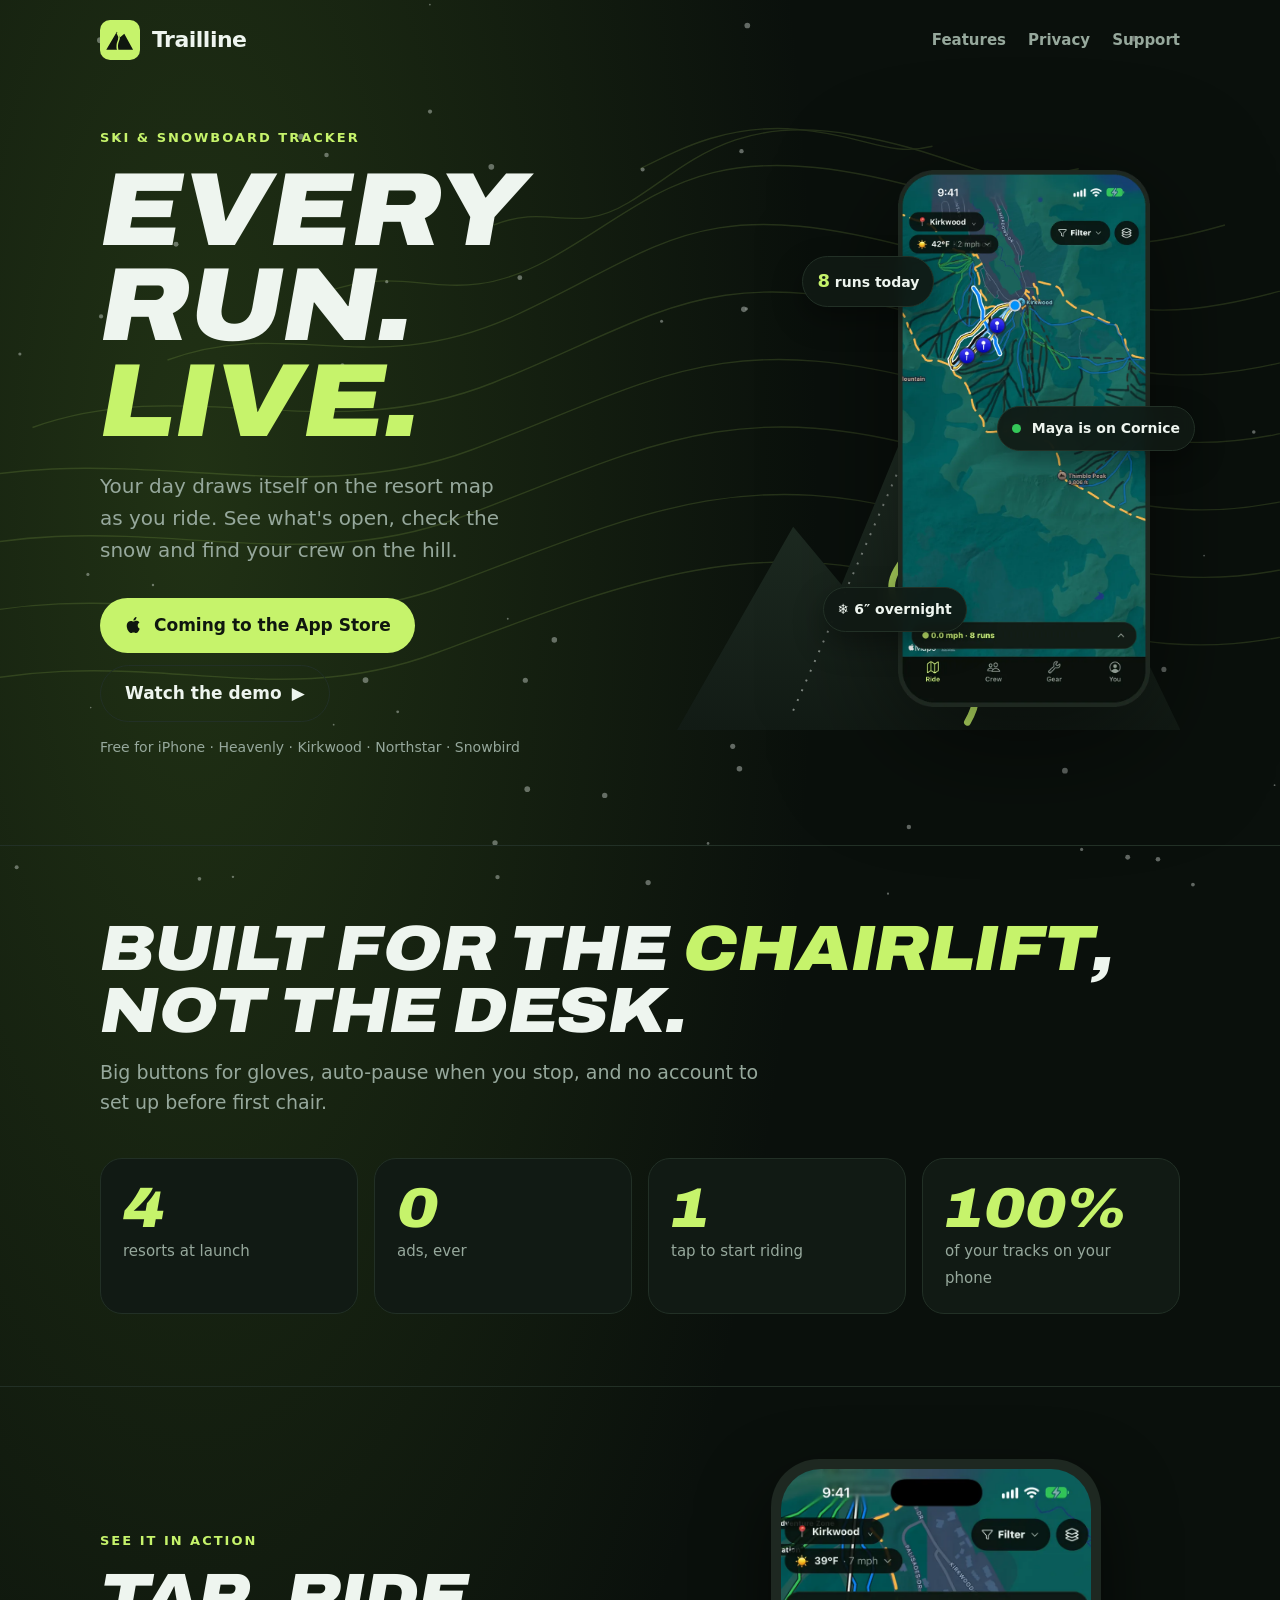
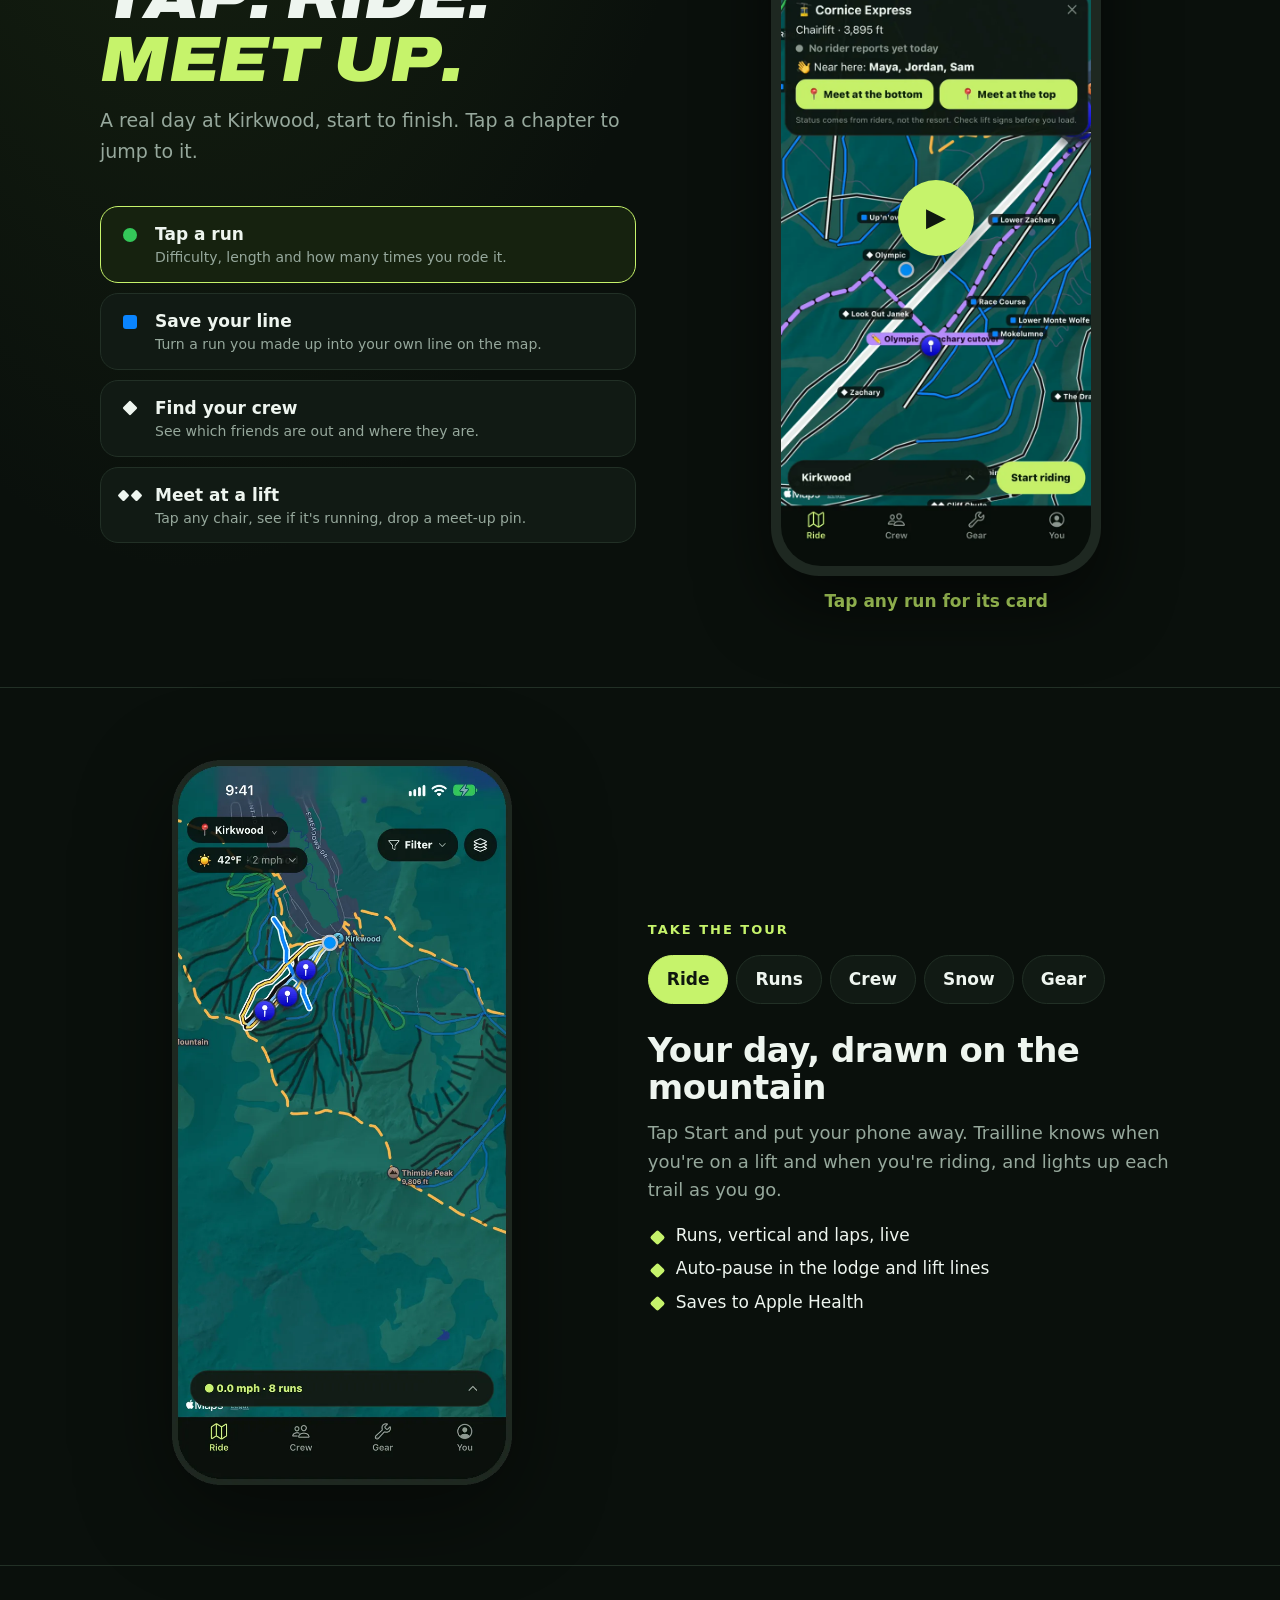
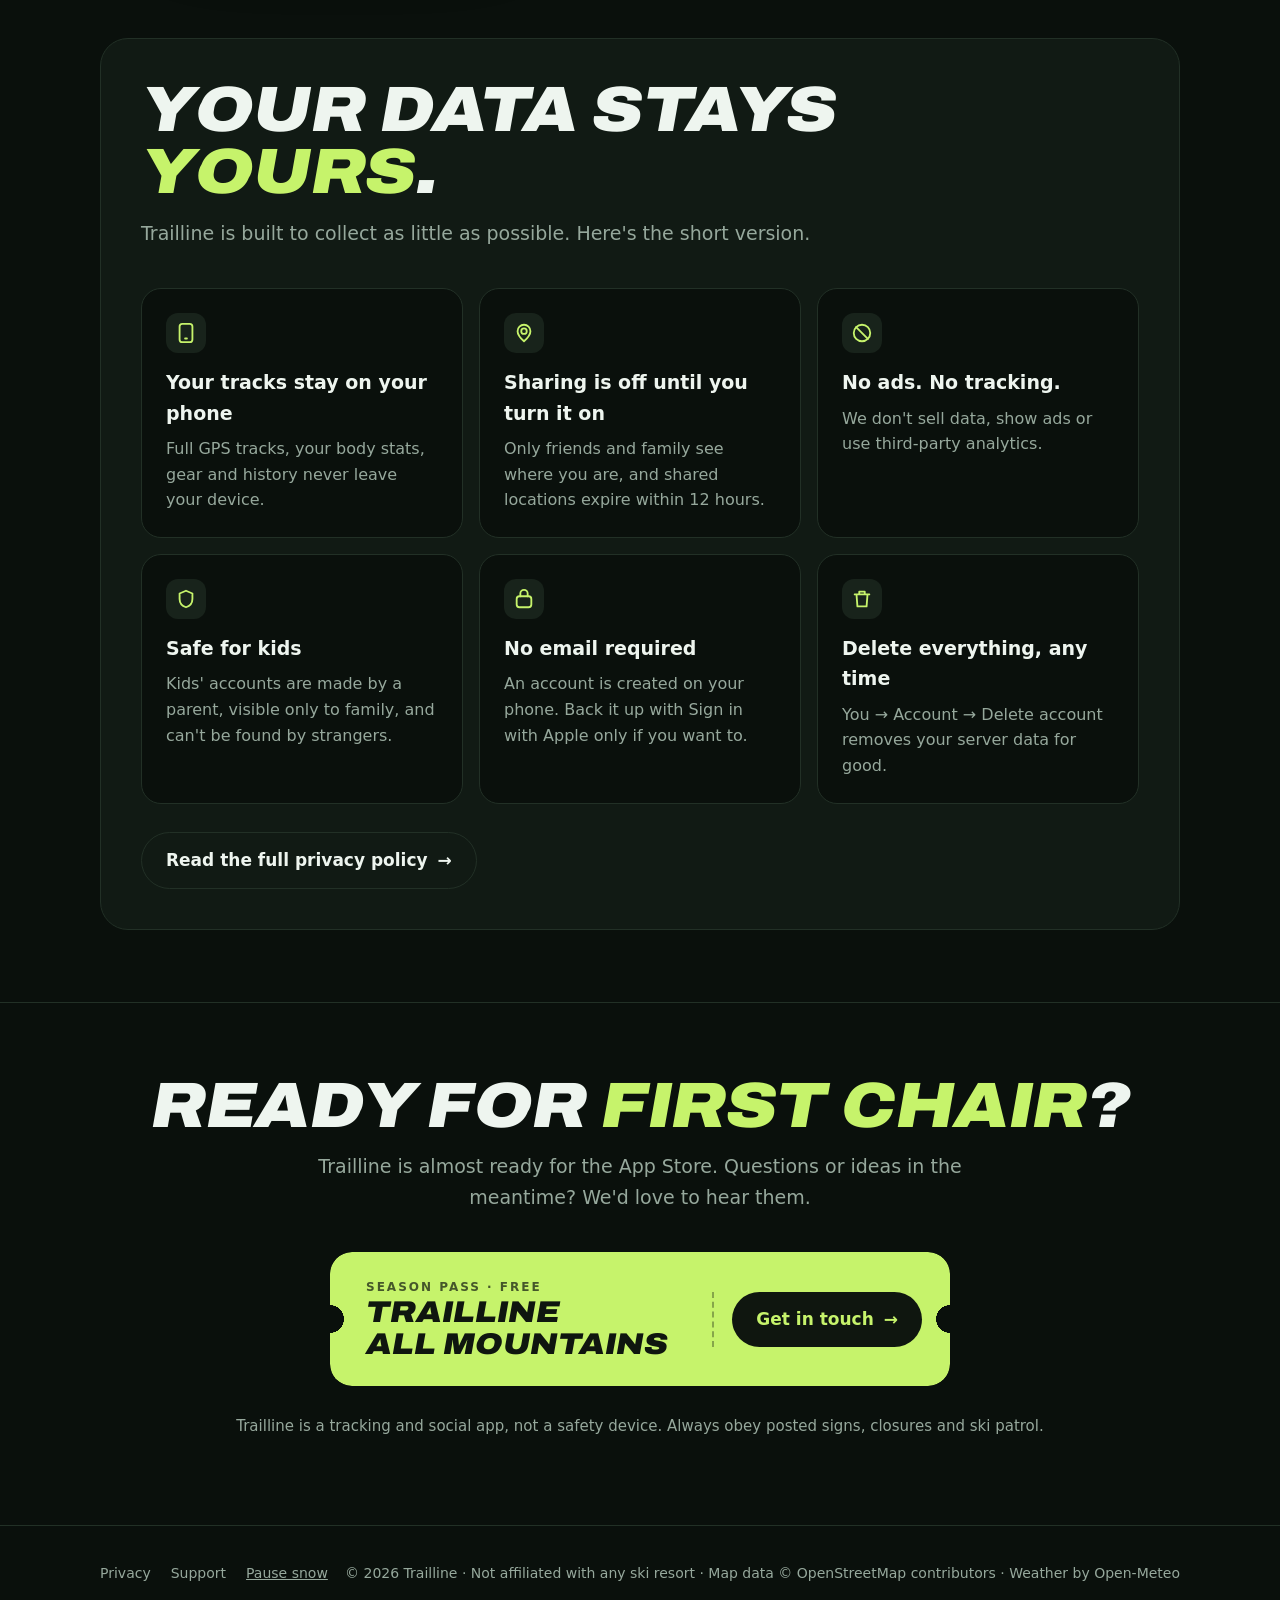
==== index.html @ 2b57d1db "Gear tour: Wall / List / Stances switch with sample gear; keep content visible with Reduce Motion Co" ====
<!doctype html>
<html lang="en">
<head>
<meta charset="utf-8">
<meta name="viewport" content="width=device-width, initial-scale=1">
<title>Trailline: ski & snowboard tracking with your crew</title>
<meta name="description" content="Trailline draws every run on the resort map as you ride, shows what's open from rider reports, and lets you find your crew on the hill. No ads, no tracking.">
<link rel="canonical" href="https://trytrailline.app/">
<link rel="icon" href="mark.svg">
<link rel="apple-touch-icon" href="mark.svg">
<meta name="theme-color" content="#0a100c">
<meta property="og:title" content="Trailline: every run, live">
<meta property="og:description" content="Ski & snowboard tracking with your crew. Runs on the map, rider reports, conditions and your gear.">
<meta property="og:image" content="https://trytrailline.app/img/og.jpg">
<meta property="og:url" content="https://trytrailline.app/">
<meta name="twitter:card" content="summary_large_image">
<link rel="preconnect" href="https://fonts.googleapis.com">
<link rel="preconnect" href="https://fonts.gstatic.com" crossorigin>
<link rel="stylesheet" href="https://fonts.googleapis.com/css2?family=Archivo:ital,wdth,wght@0,62..125,400..900;1,62..125,700..900&display=swap">
<link rel="stylesheet" href="styles.css">
</head>
<body class="home">
<script>document.documentElement.classList.add("js")</script>
<canvas id="snow" aria-hidden="true"></canvas>

<div class="topo" aria-hidden="true"><svg viewBox="0 0 1200 800" preserveAspectRatio="xMidYMid slice">
  <path d="M-50 620 C 150 560, 260 640, 420 580 S 700 470, 860 520 S 1100 600, 1260 540"/>
  <path d="M-50 560 C 140 500, 270 580, 430 520 S 690 410, 860 460 S 1100 540, 1260 480"/>
  <path d="M-50 500 C 130 440, 280 520, 440 460 S 680 350, 860 400 S 1090 480, 1260 420"/>
  <path d="M-50 440 C 120 380, 290 460, 450 400 S 670 290, 860 340 S 1080 420, 1260 360"/>
  <path d="M60 380 C 200 330, 320 400, 470 340 S 660 230, 850 280 S 1060 360, 1250 300"/>
  <path d="M180 320 C 290 280, 360 340, 490 280 S 650 170, 840 220 S 1030 300, 1200 250"/>
  <path d="M320 260 C 400 230, 430 280, 520 230 S 650 120, 820 160 S 980 240, 1120 200"/>
  <path d="M470 200 C 520 180, 540 210, 590 180 S 680 100, 790 120 S 900 170, 990 150"/>
  <path d="M600 150 C 640 130, 680 110, 740 115 S 820 140, 860 130"/>
</svg></div>
<div class="wrap">
  <nav class="nav">
    <a class="brand" href="./"><img src="mark.svg" alt="">Trailline</a>
    <div class="nav-links">
      <a href="#features" class="hide-sm">Features</a>
      <a href="#privacy">Privacy</a>
      <a href="support.html">Support</a>
    </div>
  </nav>

  <header class="hero">
    <div class="hero-copy">
      <p class="eyebrow">Ski &amp; snowboard tracker</p>
      <h1 class="display">Every run.<br><span>Live.</span></h1>
      <p class="lede">Your day draws itself on the resort map as you ride. See what's open, check the snow and find your crew on the hill.</p>
      <div class="cta">
        <a class="btn" href="#get">
          <svg viewBox="0 0 24 24" fill="currentColor" aria-hidden="true"><path d="M16.4 12.6c0-2.4 2-3.6 2.1-3.7-1.1-1.7-2.9-1.9-3.5-1.9-1.5-.2-2.9.9-3.7.9-.8 0-1.9-.9-3.2-.8-1.6 0-3.1 1-4 2.4-1.7 3-.4 7.4 1.2 9.8.8 1.2 1.8 2.5 3 2.4 1.2 0 1.7-.8 3.1-.8 1.5 0 1.9.8 3.2.8 1.3 0 2.1-1.2 2.9-2.4.9-1.3 1.3-2.7 1.3-2.8 0 0-2.4-.9-2.4-3.9zM14 5.4c.7-.8 1.1-1.9 1-3-.9 0-2.1.6-2.7 1.4-.6.7-1.1 1.8-1 2.9 1 .1 2.1-.5 2.7-1.3z"/></svg>
          Coming to the App Store
        </a>
        <a class="btn ghost" href="#demo">Watch the demo <span class="arrow">▶</span></a>
      </div>
      <p class="note">Free for iPhone · Heavenly · Kirkwood · Northstar · Snowbird</p>
    </div>

    <!-- A mountain with a lime trail that draws itself, and a rider riding it. -->
    <div class="hero-art">
      <svg class="mountain" viewBox="0 0 520 440" aria-hidden="true">
        <defs>
          <linearGradient id="peak" x1="0" y1="0" x2="0" y2="1">
            <stop offset="0" stop-color="#25352a"/><stop offset="1" stop-color="#121b15"/>
          </linearGradient>
        </defs>
        <path d="M0 440 L120 230 L170 290 L260 70 L330 200 L380 150 L520 440 Z" fill="url(#peak)"/>
        <path d="M232 132 L260 70 L292 140 L272 128 L258 146 L244 124 Z" fill="#eef5ef" opacity=".9"/>
        <path d="M362 176 L380 150 L398 186 L386 180 L374 190 Z" fill="#eef5ef" opacity=".75"/>
        <path id="trail" class="trail" d="M262 84 C 240 140, 300 170, 268 220 S 200 280, 238 330 S 330 380, 300 432"/>
        <path class="lift" d="M120 420 L262 96"/>
        <circle class="rider" r="9"/>
      </svg>
      <div class="phone-stack">
        <img class="phone p1 tilt" src="img/map.webp" alt="Trailline map with a recorded run" width="664" height="1430">
        <div class="chip c1"><b>8</b> runs today</div>
        <div class="chip c2"><span class="dot"></span> Maya is on Cornice</div>
        <div class="chip c3">❄️ 6″ overnight</div>
      </div>
    </div>
  </header>
</div>

<section id="features">
  <div class="wrap">
    <h2 class="display reveal">Built for the <span>chairlift</span>,<br>not the desk.</h2>
    <p class="section-lede reveal">Big buttons for gloves, auto-pause when you stop, and no account to set up before first chair.</p>
    <div class="stats">
      <div class="stat reveal"><b data-count="4">0</b><span>resorts at launch</span></div>
      <div class="stat reveal"><b data-count="0" data-static>0</b><span>ads, ever</span></div>
      <div class="stat reveal"><b data-count="1">0</b><span>tap to start riding</span></div>
      <div class="stat reveal"><b data-count="100" data-suffix="%">0</b><span>of your tracks on your phone</span></div>
    </div>
  </div>
</section>

<section id="demo">
  <div class="wrap demo">
    <div class="demo-copy">
      <p class="eyebrow reveal">See it in action</p>
      <h2 class="display reveal">Tap. Ride.<br><span>Meet up.</span></h2>
      <p class="section-lede reveal">A real day at Kirkwood, start to finish. Tap a chapter to jump to it.</p>
      <ol class="chapters reveal" aria-label="Demo chapters">
        <li><button type="button" data-t="0"><span class="sym green" aria-hidden="true"></span><b>Tap a run</b><small>Difficulty, length and how many times you rode it.</small></button></li>
        <li><button type="button" data-t="1"><span class="sym blue" aria-hidden="true"></span><b>Save your line</b><small>Turn a run you made up into your own line on the map.</small></button></li>
        <li><button type="button" data-t="2"><span class="sym black" aria-hidden="true"></span><b>Find your crew</b><small>See which friends are out and where they are.</small></button></li>
        <li><button type="button" data-t="3"><span class="sym double" aria-hidden="true"></span><b>Meet at a lift</b><small>Tap any chair, see if it's running, drop a meet-up pin.</small></button></li>
      </ol>
    </div>
    <div class="demo-phone reveal">
      <div class="bezel">
        <video id="demo-video" src="img/demo.mp4" poster="img/demo-poster.webp" muted loop playsinline preload="metadata"
          aria-label="Trailline demo: tapping a run, saving a line, finding friends and meeting at a lift"></video>
        <button class="play" type="button" aria-label="Play demo">▶</button>
      </div>
      <p class="caption" aria-live="polite"></p>
    </div>
  </div>
</section>

<section id="tour">
  <div class="wrap tour">
    <div class="tour-phone reveal">
      <div class="screen">
        <img class="shot active" data-tab="ride" src="img/map.webp" alt="Map with your runs" width="664" height="1430">
        <img class="shot" data-tab="runs" src="img/runs.webp" alt="Runs list" width="664" height="1430" loading="lazy">
        <img class="shot" data-tab="crew" src="img/crew.webp" alt="Crew screen" width="664" height="1430" loading="lazy">
        <img class="shot" data-tab="snow" src="img/weather.webp" alt="Weather bubble" width="664" height="1430" loading="lazy">
        <img class="shot" data-tab="gear" data-view="wall" src="img/gear-wall.webp" alt="Gear wall: boards hanging, boots and bindings on shelves" width="664" height="1430" loading="lazy">
        <img class="shot" data-tab="gear" data-view="list" src="img/gear-list.webp" alt="Gear locker as a list" width="664" height="1430" loading="lazy">
        <img class="shot" data-tab="gear" data-view="stance" src="img/gear-stance.webp" alt="A board's saved stances and how each one rode" width="664" height="1430" loading="lazy">
      </div>
    </div>
    <div>
      <p class="eyebrow reveal">Take the tour</p>
      <div class="tabs reveal" role="tablist" aria-label="App features">
        <button role="tab" aria-selected="true" data-tab="ride">Ride</button>
        <button role="tab" aria-selected="false" data-tab="runs">Runs</button>
        <button role="tab" aria-selected="false" data-tab="crew">Crew</button>
        <button role="tab" aria-selected="false" data-tab="snow">Snow</button>
        <button role="tab" aria-selected="false" data-tab="gear">Gear</button>
      </div>
      <div class="panels">
        <div class="panel active" data-tab="ride">
          <h3>Your day, drawn on the mountain</h3>
          <p>Tap Start and put your phone away. Trailline knows when you're on a lift and when you're riding, and lights up each trail as you go.</p>
          <ul><li>Runs, vertical and laps, live</li><li>Auto-pause in the lodge and lift lines</li><li>Saves to Apple Health</li></ul>
        </div>
        <div class="panel" data-tab="runs">
          <h3>Know it before you drop</h3>
          <p>Every run and lift with its difficulty and length, plus what riders are reporting right now: groomed, icy, powder, closed.</p>
          <ul><li>Filter by open, ridden or your own lines</li><li>Cliffs and boundaries marked on the map</li><li>Always follow posted signs and ski patrol</li></ul>
        </div>
        <div class="panel" data-tab="crew">
          <h3>Ride together</h3>
          <p>Add friends with a short code you can shout across a lift line, or a QR. See who's out, where they are and which lift they're heading to.</p>
          <ul><li>No email or phone number needed</li><li>Quick replies that work with gloves on</li><li>Trailline Family for kids in ski school</li></ul>
        </div>
        <div class="panel" data-tab="snow">
          <h3>Check the snow. Then send it.</h3>
          <p>Mid-mountain conditions in one tap: temperature, highs and lows, wind, how much snow fell overnight and what's coming.</p>
        </div>
        <div class="panel" data-tab="gear">
          <h3>Track your gear</h3>
          <p>Log the board, boots and bindings you rode, your stance angles and how it felt. Find the nearest tune shop when your edges need help.</p>
          <div class="views" role="group" aria-label="Gear views">
            <button type="button" data-view="wall" aria-pressed="true">🏂 Wall</button>
            <button type="button" data-view="list" aria-pressed="false">☰ List</button>
            <button type="button" data-view="stance" aria-pressed="false">📐 Stances</button>
          </div>
          <p class="view-note" aria-live="polite">Your boards hang on a wall, with boots and bindings on shelves.</p>
        </div>
      </div>
    </div>
  </div>
</section>

<section id="privacy">
  <div class="wrap">
    <div class="privacy-band reveal">
      <h2 class="display">Your data stays <span>yours</span>.</h2>
      <p class="section-lede">Trailline is built to collect as little as possible. Here's the short version.</p>
      <div class="grid">
        <div class="card lift-card">
          <div class="icon"><svg viewBox="0 0 24 24"><rect x="5" y="2" width="14" height="20" rx="3"/><path d="M11 18h2"/></svg></div>
          <h3>Your tracks stay on your phone</h3>
          <p>Full GPS tracks, your body stats, gear and history never leave your device.</p>
        </div>
        <div class="card lift-card">
          <div class="icon"><svg viewBox="0 0 24 24"><circle cx="12" cy="10" r="3"/><path d="M12 21s7-6.2 7-11a7 7 0 1 0-14 0c0 4.8 7 11 7 11z"/></svg></div>
          <h3>Sharing is off until you turn it on</h3>
          <p>Only friends and family see where you are, and shared locations expire within 12 hours.</p>
        </div>
        <div class="card lift-card">
          <div class="icon"><svg viewBox="0 0 24 24"><circle cx="12" cy="12" r="9"/><path d="M5.6 5.6l12.8 12.8"/></svg></div>
          <h3>No ads. No tracking.</h3>
          <p>We don't sell data, show ads or use third-party analytics.</p>
        </div>
        <div class="card lift-card">
          <div class="icon"><svg viewBox="0 0 24 24"><path d="M12 3l7 3v6c0 4.5-3 7.7-7 9-4-1.3-7-4.5-7-9V6z"/></svg></div>
          <h3>Safe for kids</h3>
          <p>Kids' accounts are made by a parent, visible only to family, and can't be found by strangers.</p>
        </div>
        <div class="card lift-card">
          <div class="icon"><svg viewBox="0 0 24 24"><rect x="4" y="9" width="16" height="12" rx="3"/><path d="M8 9V6a4 4 0 0 1 8 0v3"/></svg></div>
          <h3>No email required</h3>
          <p>An account is created on your phone. Back it up with Sign in with Apple only if you want to.</p>
        </div>
        <div class="card lift-card">
          <div class="icon"><svg viewBox="0 0 24 24"><path d="M4 7h16M9 7V4h6v3M6 7l1 13h10l1-13"/></svg></div>
          <h3>Delete everything, any time</h3>
          <p>You → Account → Delete account removes your server data for good.</p>
        </div>
      </div>
      <a class="btn ghost" href="privacy.html">Read the full privacy policy <span class="arrow">→</span></a>
    </div>
  </div>
</section>

<section id="get">
  <div class="wrap get">
    <h2 class="display reveal">Ready for <span>first chair</span>?</h2>
    <p class="section-lede reveal">Trailline is almost ready for the App Store. Questions or ideas in the meantime? We'd love to hear them.</p>
    <div class="ticket reveal">
      <div>
        <div class="label">Season pass · Free</div>
        <div class="title">Trailline<br>All mountains</div>
      </div>
      <div class="stub"><a class="btn" href="support.html">Get in touch <span class="arrow">→</span></a></div>
    </div>
    <p class="safety">Trailline is a tracking and social app, not a safety device. Always obey posted signs, closures and ski patrol.</p>
  </div>
</section>

<footer>
  <div class="wrap row">
    <div><a href="privacy.html">Privacy</a><a href="support.html">Support</a><button class="motion-toggle" type="button" aria-pressed="false">Pause snow</button></div>
    <div>© 2026 Trailline · Not affiliated with any ski resort · Map data © OpenStreetMap contributors · Weather by Open-Meteo</div>
  </div>
</footer>
<script src="main.js" defer></script>
</body>
</html>
---- styles.css ----
:root {
  --bg: #0a100c;
  --card: #111a14;
  --card-hi: #18231b;
  --border: #223026;
  --text: #eef5ef;
  --muted: #96a89c;
  --lime: #c6f36b;
  --on-lime: #0f160f;
}
* { box-sizing: border-box; }
html { -webkit-text-size-adjust: 100%; }
body {
  margin: 0;
  background: var(--bg);
  color: var(--text);
  font: 17px/1.6 -apple-system, BlinkMacSystemFont, "SF Pro Text", system-ui, sans-serif;
}
a { color: var(--lime); }
img { max-width: 100%; height: auto; display: block; }
.wrap { max-width: 1120px; margin: 0 auto; padding: 0 20px; }

/* Nav */
.nav { display: flex; align-items: center; justify-content: space-between; padding: 20px 0; }
.brand { display: flex; align-items: center; gap: 12px; color: var(--text); text-decoration: none; font-weight: 800; font-size: 22px; letter-spacing: -0.5px; }
.brand img { width: 40px; height: 40px; border-radius: 10px; }
.nav-links { display: flex; gap: 22px; }
.nav-links a { color: var(--muted); text-decoration: none; font-weight: 600; font-size: 15px; }
.nav-links a:hover, .nav-links a[aria-current] { color: var(--text); }

/* Hero */
.hero {
  display: grid; grid-template-columns: 1.05fr 1fr; gap: 48px; align-items: center;
  padding: 48px 0 72px;
}
.home { background: radial-gradient(ellipse 70% 50% at 15% 10%, rgba(70, 105, 35, 0.38), transparent 70%) no-repeat, var(--bg); }
.eyebrow { color: var(--lime); font-weight: 700; letter-spacing: 2px; text-transform: uppercase; font-size: 13px; margin: 0 0 14px; }
h1 { font-size: clamp(44px, 7vw, 80px); line-height: 1.02; letter-spacing: -2px; margin: 0 0 20px; }
h1 span { color: var(--lime); }
.lede { font-size: 20px; color: var(--muted); max-width: 32ch; margin: 0 0 32px; }
.cta { display: flex; flex-wrap: wrap; gap: 12px; align-items: center; }
.btn {
  display: inline-flex; align-items: center; gap: 10px;
  padding: 14px 24px; border-radius: 999px; font-weight: 800; text-decoration: none;
  background: var(--lime); color: var(--on-lime);
}
.btn.ghost { background: transparent; color: var(--text); border: 1.5px solid var(--border); }
.btn svg { width: 20px; height: 20px; }
.note { color: var(--muted); font-size: 14px; margin-top: 14px; }
.hero-phones { position: relative; display: flex; justify-content: center; }
.hero-phones img { width: 46%; filter: drop-shadow(0 30px 60px rgba(0,0,0,.5)); }
.hero-phones img:first-child { transform: rotate(-5deg) translate(18%, 8%); }
.hero-phones img:last-child { transform: rotate(5deg) translate(-18%, 8%); }
.hero-phones img.front { position: relative; z-index: 1; transform: none; }

/* Sections */
section { padding: 72px 0; border-top: 1px solid var(--border); }
h2 { font-size: clamp(32px, 4.5vw, 48px); line-height: 1.08; letter-spacing: -1px; margin: 0 0 14px; }
h2 span { color: var(--lime); }
.section-lede { color: var(--muted); font-size: 19px; max-width: 56ch; margin: 0 0 40px; }

.feature { display: grid; grid-template-columns: 1fr 1fr; gap: 56px; align-items: center; margin: 0 0 72px; }
.feature:last-child { margin-bottom: 0; }
.feature.flip .feature-img { order: 2; }
.feature-img { display: flex; justify-content: center; }
.feature-img img { width: min(320px, 80%); filter: drop-shadow(0 24px 48px rgba(0,0,0,.45)); }
.feature h3 { font-size: 32px; letter-spacing: -0.5px; line-height: 1.12; margin: 0 0 12px; }
.feature p { color: var(--muted); margin: 0 0 14px; }
.feature ul { margin: 0; padding-left: 20px; color: var(--text); }
.feature li { margin: 6px 0; }

.grid { display: grid; grid-template-columns: repeat(3, 1fr); gap: 16px; }
.card { background: var(--card); border: 1px solid var(--border); border-radius: 20px; padding: 24px; }
.card h3 { margin: 0 0 8px; font-size: 19px; }
.card p { margin: 0; color: var(--muted); font-size: 16px; }
.card .icon { width: 40px; height: 40px; border-radius: 12px; background: var(--card-hi); display: grid; place-items: center; margin-bottom: 14px; }
.card .icon svg { width: 22px; height: 22px; stroke: var(--lime); fill: none; stroke-width: 2; stroke-linecap: round; stroke-linejoin: round; }

.privacy-band { background: var(--card); border: 1px solid var(--border); border-radius: 28px; padding: 40px; }
.privacy-band .grid { margin: 28px 0; }
.privacy-band .card { background: var(--bg); }

.safety { color: var(--muted); font-size: 15px; }

/* Footer */
footer { border-top: 1px solid var(--border); padding: 36px 0 48px; color: var(--muted); font-size: 14px; }
footer .row { display: flex; flex-wrap: wrap; justify-content: space-between; gap: 16px; }
footer a { color: var(--muted); text-decoration: none; margin-right: 20px; }
footer a:hover { color: var(--text); }

/* Document pages (privacy, support) */
.doc { max-width: 760px; padding: 24px 0 72px; }
.doc h1 { font-size: clamp(36px, 6vw, 56px); }
.doc h2 { font-size: 26px; letter-spacing: -0.3px; margin: 44px 0 10px; }
.doc li { margin: 8px 0; }
.doc .meta { color: var(--muted); }
.toc { background: var(--card); border: 1px solid var(--border); border-radius: 20px; padding: 20px 24px; margin: 28px 0; }
.toc p { margin: 0 0 6px; font-weight: 700; }
.toc ul { margin: 0; padding-left: 20px; }
.summary { display: grid; grid-template-columns: repeat(2, 1fr); gap: 12px; margin: 28px 0; }
.summary div { background: var(--card); border: 1px solid var(--border); border-radius: 16px; padding: 16px 18px; }
.summary b { color: var(--lime); display: block; margin-bottom: 2px; }

@media (max-width: 860px) {
  .hero { grid-template-columns: 1fr; padding-top: 24px; }
  .hero-phones { margin-top: 12px; }
  .feature, .feature.flip { grid-template-columns: 1fr; gap: 28px; }
  .feature.flip .feature-img { order: 0; }
  .grid { grid-template-columns: 1fr; }
  .summary { grid-template-columns: 1fr; }
  .privacy-band { padding: 24px; }
  .nav-links { gap: 16px; }
}
@media (max-width: 420px) {
  .nav-links a.hide-sm { display: none; }
}

/* ---------- Home page: sporty, animated (all motion slow and smooth; off with Reduce Motion) ---------- */
.home { overflow-x: hidden; }
.display, .home h1, .home h2 {
  font-family: "Archivo", -apple-system, system-ui, sans-serif;
  font-stretch: 112%;
  font-style: italic;
  font-weight: 900;
  text-transform: uppercase;
  letter-spacing: -0.5px;
}
.home h1 { font-size: clamp(52px, 8.5vw, 104px); line-height: .92; }
.home h2 { font-size: clamp(36px, 5.2vw, 64px); line-height: .98; }
#snow { position: fixed; inset: 0; width: 100%; height: 100%; pointer-events: none; z-index: 0; opacity: .55; }
.wrap, section, footer { position: relative; z-index: 1; }

.btn { transition: transform .25s ease, box-shadow .25s ease, background-color .25s ease; }
.btn:hover { transform: translateY(-2px); box-shadow: 0 10px 30px rgba(198, 243, 107, .22); }
.btn.ghost:hover { border-color: var(--lime); box-shadow: none; }
.btn .arrow { display: inline-block; transition: transform .25s ease; }
.btn:hover .arrow { transform: translateX(4px); }

/* Hero art */
.hero-art { position: relative; min-height: 560px; }
.mountain { position: absolute; inset: auto 0 0 0; width: 100%; height: auto; }
.trail { fill: none; stroke: var(--lime); stroke-width: 7; stroke-linecap: round; stroke-dasharray: 900; stroke-dashoffset: 900; animation: draw 3.2s .4s ease-out forwards; }
.lift { stroke: #eef5ef; stroke-width: 2; stroke-dasharray: 2 9; opacity: .5; }
.rider { fill: #fff; stroke: var(--lime); stroke-width: 4; offset-path: path("M262 84 C 240 140, 300 170, 268 220 S 200 280, 238 330 S 330 380, 300 432"); offset-distance: 0%; animation: ride 9s 3.6s ease-in-out infinite; opacity: 0; }
@keyframes draw { to { stroke-dashoffset: 0; } }
@keyframes ride { 0% { offset-distance: 0%; opacity: 1; } 85% { offset-distance: 100%; opacity: 1; } 100% { offset-distance: 100%; opacity: 0; } }

.phone-stack { position: absolute; top: 0; right: 6%; width: 50%; }
.phone { width: 100%; filter: drop-shadow(0 30px 60px rgba(0,0,0,.55)); animation: float 7s ease-in-out infinite; transition: transform .2s ease-out; }
@keyframes float { 0%, 100% { translate: 0 0; } 50% { translate: 0 -12px; } }
.chip {
  position: absolute; white-space: nowrap; background: rgba(17, 26, 20, .92); border: 1px solid var(--border);
  padding: 10px 14px; border-radius: 999px; font-weight: 700; font-size: 14px; backdrop-filter: blur(8px);
  box-shadow: 0 12px 30px rgba(0,0,0,.35); animation: float 8s ease-in-out infinite;
}
.chip b { color: var(--lime); font-size: 18px; }
.chip .dot { display: inline-block; width: 9px; height: 9px; border-radius: 50%; background: #34c759; margin-right: 6px; }
.c1 { left: -38%; top: 16%; animation-delay: -2s; }
.c2 { right: -18%; top: 44%; animation-delay: -4s; }
.c3 { left: -30%; bottom: 14%; animation-delay: -1s; }


/* Stats */
.stats { display: grid; grid-template-columns: repeat(4, 1fr); gap: 16px; }
.stat { background: var(--card); border: 1px solid var(--border); border-radius: 22px; padding: 22px; }
.stat b { display: block; font-family: "Archivo", system-ui; font-stretch: 112%; font-style: italic; font-weight: 900; font-size: 56px; line-height: 1; color: var(--lime); }
.stat span { color: var(--muted); font-size: 15px; }

/* Tour */
.tour { display: grid; grid-template-columns: 1fr 1.1fr; gap: 64px; align-items: center; }
.tour > *, .demo > *, .hero > * { min-width: 0; }
.tour-phone { display: flex; justify-content: center; }
.screen { position: relative; width: min(340px, 80%); aspect-ratio: 664 / 1430; }
.shot { position: absolute; inset: 0; width: 100%; opacity: 0; transform: translateY(14px) scale(.98); transition: opacity .45s ease, transform .45s ease; filter: drop-shadow(0 24px 48px rgba(0,0,0,.45)); }
.shot.active { opacity: 1; transform: none; }
.tabs { display: flex; flex-wrap: wrap; gap: 8px; margin: 0 0 28px; }
.tabs button {
  font: inherit; font-weight: 800; color: var(--text); background: var(--card); border: 1px solid var(--border);
  padding: 10px 18px; border-radius: 999px; cursor: pointer; transition: background-color .25s ease, color .25s ease, transform .2s ease;
}
.tabs button:hover { transform: translateY(-1px); }
.tabs button[aria-selected="true"] { background: var(--lime); color: var(--on-lime); border-color: var(--lime); }
.panel { display: none; }
.panel.active { display: block; animation: rise .45s ease both; }
.panel h3 { font-size: 34px; line-height: 1.1; letter-spacing: -.5px; margin: 0 0 12px; }
.panel p { color: var(--muted); font-size: 18px; margin: 0 0 14px; }
.panel li { margin: 6px 0; }
@keyframes rise { from { opacity: 0; transform: translateY(10px); } to { opacity: 1; transform: none; } }

.lift-card { transition: transform .3s ease, border-color .3s ease; }
.lift-card:hover { transform: translateY(-4px); border-color: rgba(198, 243, 107, .45); }

/* Scroll reveal */
.js .reveal { opacity: 0; transform: translateY(24px); transition: opacity .7s ease, transform .7s ease; }
.js .reveal.in { opacity: 1; transform: none; }
/* Hero copy rises in on load (no scroll needed). */
.hero-copy > * { animation: rise .8s ease both; }
.hero-copy > :nth-child(2) { animation-delay: .1s; }
.hero-copy > :nth-child(3) { animation-delay: .2s; }
.hero-copy > :nth-child(4) { animation-delay: .3s; }
.hero-copy > :nth-child(5) { animation-delay: .4s; }
.get { text-align: center; }
.get .section-lede { margin-inline: auto; }
.get .cta { justify-content: center; margin-bottom: 28px; }
.motion-toggle { font: inherit; color: var(--muted); background: none; border: 0; padding: 0; cursor: pointer; text-decoration: underline; }

@media (max-width: 860px) {
  .hero-art { min-height: 520px; margin-top: 8px; }
  .phone-stack { right: 8%; width: 52%; }
  .c1 { left: -48%; } .c2 { right: -12%; } .c3 { left: -42%; }
  .stats { grid-template-columns: repeat(2, 1fr); }
  .tour { grid-template-columns: 1fr; gap: 32px; }
  .screen { width: min(260px, 70%); }
  .stat b { font-size: 44px; }
}
@media (max-width: 420px) {
  .chip { font-size: 12px; padding: 8px 11px; }
  .chip b { font-size: 15px; }
}

/* Reduce Motion: everything still, nothing hidden. */
@media (prefers-reduced-motion: reduce) {
  *, *::before, *::after { animation: none !important; transition: none !important; }
  .trail { stroke-dashoffset: 0; }
  .rider { opacity: 1; offset-distance: 40%; }
  .reveal, .js .reveal { opacity: 1; transform: none; }
  #snow { display: none; }
}

/* ---------- Demo video ---------- */
.demo { display: grid; grid-template-columns: 1.1fr 1fr; gap: 56px; align-items: center; }
.chapters { list-style: none; padding: 0; margin: 0; display: grid; gap: 10px; }
.chapters button {
  width: 100%; text-align: left; font: inherit; color: var(--text); cursor: pointer;
  display: grid; grid-template-columns: 26px 1fr; column-gap: 12px; align-items: center;
  background: var(--card); border: 1px solid var(--border); border-radius: 18px; padding: 14px 16px; min-height: 64px;
  transition: border-color .25s ease, background-color .25s ease, transform .2s ease;
}
.chapters button:hover { transform: translateX(3px); }
.chapters button b { font-size: 17px; }
.chapters button small { grid-column: 2; color: var(--muted); font-size: 14px; line-height: 1.4; }
.chapters button.on { border-color: var(--lime); background: #16220f; }
.demo-phone { display: flex; flex-direction: column; align-items: center; gap: 12px; }
.bezel { position: relative; width: min(330px, 78vw); aspect-ratio: 1320 / 2868; border-radius: 48px; padding: 10px; background: #1e2821; box-shadow: 0 30px 70px rgba(0,0,0,.55); }
.bezel video { width: 100%; height: 100%; object-fit: cover; border-radius: 40px; background: #0d1410; display: block; }
.play {
  position: absolute; inset: 50% auto auto 50%; translate: -50% -50%; width: 76px; height: 76px; border-radius: 50%;
  border: 0; background: var(--lime); color: var(--on-lime); font-size: 26px; cursor: pointer; box-shadow: 0 10px 30px rgba(0,0,0,.4);
}
.play[hidden] { display: none; }
.caption { min-height: 1.5em; color: var(--lime); font-weight: 700; text-align: center; margin: 0; }

/* Trail-map difficulty symbols (also used as list bullets). */
.sym { width: 26px; height: 18px; display: inline-flex; align-items: center; justify-content: center; gap: 2px; }
.sym::before, .sym.double::after { content: ""; display: block; width: 14px; height: 14px; }
.sym.green::before { background: #34c759; border-radius: 50%; }
.sym.blue::before { background: #0a84ff; border-radius: 3px; }
.sym.black::before, .sym.double::before, .sym.double::after { background: #eef5ef; transform: rotate(45deg) scale(.78); border-radius: 2px; }
.sym.double::before, .sym.double::after { width: 11px; height: 11px; }
.panel ul, .feature ul { list-style: none; padding-left: 0; }
.panel li, .feature li { padding-left: 28px; position: relative; }
.panel li::before, .feature li::before { content: ""; position: absolute; left: 4px; top: .55em; width: 11px; height: 11px; background: var(--lime); transform: rotate(45deg); border-radius: 2px; }

/* Topographic contour lines behind the hero: a ski-map texture, not a gradient blob. */
.topo { position: absolute; inset: 0; z-index: 0; pointer-events: none; opacity: .14; overflow: hidden; }
.topo svg { width: 100%; height: 100%; }
.topo path { fill: none; stroke: var(--lime); stroke-width: 1.2; }

/* Lift-ticket CTA. */
.ticket {
  position: relative; max-width: 620px; margin: 0 auto 28px; text-align: left;
  background: var(--lime); color: var(--on-lime); border-radius: 22px; padding: 26px 28px 26px 36px;
  display: grid; grid-template-columns: 1fr auto; gap: 18px; align-items: center;
  -webkit-mask: radial-gradient(circle 14px at 0 50%, transparent 98%, #000) , radial-gradient(circle 14px at 100% 50%, transparent 98%, #000);
  -webkit-mask-composite: source-in; mask-composite: intersect;
}
.ticket .label { font-size: 12px; font-weight: 800; letter-spacing: 2px; text-transform: uppercase; opacity: .7; }
.ticket .title { font-family: "Archivo", system-ui; font-stretch: 112%; font-style: italic; font-weight: 900; font-size: 30px; line-height: 1.05; text-transform: uppercase; }
.ticket .btn { background: var(--on-lime); color: var(--lime); }
.ticket .stub { border-left: 2px dashed rgba(15, 22, 15, .35); padding-left: 18px; }

/* ---------- Phones ---------- */
@media (max-width: 860px) {
  .demo { grid-template-columns: 1fr; gap: 32px; }
  .demo-phone { order: -1; }
  .ticket { grid-template-columns: 1fr; padding: 24px; }
  .ticket .stub { border-left: 0; border-top: 2px dashed rgba(15,22,15,.35); padding: 16px 0 0; }
}
@media (max-width: 600px) {
  body { font-size: 16px; }
  .wrap { padding: 0 16px; }
  .hero { padding: 16px 0 40px; gap: 20px; }
  .home h1 { font-size: clamp(46px, 14vw, 64px); }
  .home h2 { font-size: clamp(32px, 9.5vw, 44px); }
  .lede { font-size: 17px; margin-bottom: 24px; }
  .cta { flex-direction: column; align-items: stretch; }
  .cta .btn { justify-content: center; min-height: 52px; }
  .hero-art { min-height: 0; aspect-ratio: 1 / 1.05; }
  .phone-stack { width: 54%; right: 6%; }
  .c1 { left: -56%; top: 8%; } .c2 { right: -6%; top: 50%; } .c3 { left: -50%; bottom: 22%; }
  section { padding: 52px 0; }
  .stats { gap: 10px; }
  .stat { padding: 16px; border-radius: 18px; }
  .stat b { font-size: 38px; }
  .tabs { flex-wrap: nowrap; overflow-x: auto; scrollbar-width: none; margin-inline: -16px; padding-inline: 16px; }
  .tabs::-webkit-scrollbar { display: none; }
  .tabs button { flex: 0 0 auto; }
  .panel h3 { font-size: 26px; }
  .privacy-band { padding: 22px 18px; border-radius: 22px; }
  .card { padding: 18px; }
  footer .row { flex-direction: column; }
  .nav { padding: 14px 0; }
  .brand { font-size: 20px; }
}

/* ---------- Support form ---------- */
.support-form { display: grid; gap: 16px; background: var(--card); border: 1px solid var(--border); border-radius: 22px; padding: 24px; margin: 24px 0 8px; }
.support-form label { display: block; font-weight: 700; font-size: 15px; }
.support-form label > :is(input, select, textarea) { display: block; margin-top: 6px; }
.support-form .opt { color: var(--muted); font-weight: 500; }
.support-form .req { color: var(--lime); }
.support-form input, .support-form select, .support-form textarea {
  font: inherit; font-size: 16px; font-weight: 400; color: var(--text); background: var(--bg);
  border: 1.5px solid var(--border); border-radius: 14px; padding: 13px 14px; width: 100%; min-height: 48px;
}
.support-form textarea { resize: vertical; min-height: 140px; }
.support-form :is(input, select, textarea):focus { outline: none; border-color: var(--lime); }
.support-form .field-row { display: grid; grid-template-columns: 1fr 1fr; gap: 16px; }
.support-form .btn { justify-self: start; border: 0; cursor: pointer; font: inherit; font-weight: 800; min-height: 52px; }
.support-form .btn[disabled] { opacity: .6; cursor: default; }
.support-form .hp { position: absolute; left: -9999px; width: 1px; height: 1px; overflow: hidden; }
.form-status { margin: 0; min-height: 1.4em; font-weight: 700; }
.form-status.ok { color: var(--lime); }
.form-status.err { color: #ff8a7a; }
@media (max-width: 600px) {
  .support-form { padding: 18px; }
  .support-form .field-row { grid-template-columns: 1fr; }
  .support-form .btn { justify-self: stretch; justify-content: center; }
}

/* Gear: switch between the wall, list and saved-stance views. */
.views { display: inline-flex; gap: 4px; padding: 4px; background: var(--card); border: 1px solid var(--border); border-radius: 999px; margin: 6px 0 10px; }
.views button { font: inherit; font-weight: 800; font-size: 15px; color: var(--text); background: none; border: 0; border-radius: 999px; padding: 10px 16px; min-height: 44px; cursor: pointer; transition: background-color .25s ease, color .25s ease; }
.views button[aria-pressed="true"] { background: var(--lime); color: var(--on-lime); }
.view-note { color: var(--muted); font-size: 16px; margin: 0; min-height: 1.6em; }
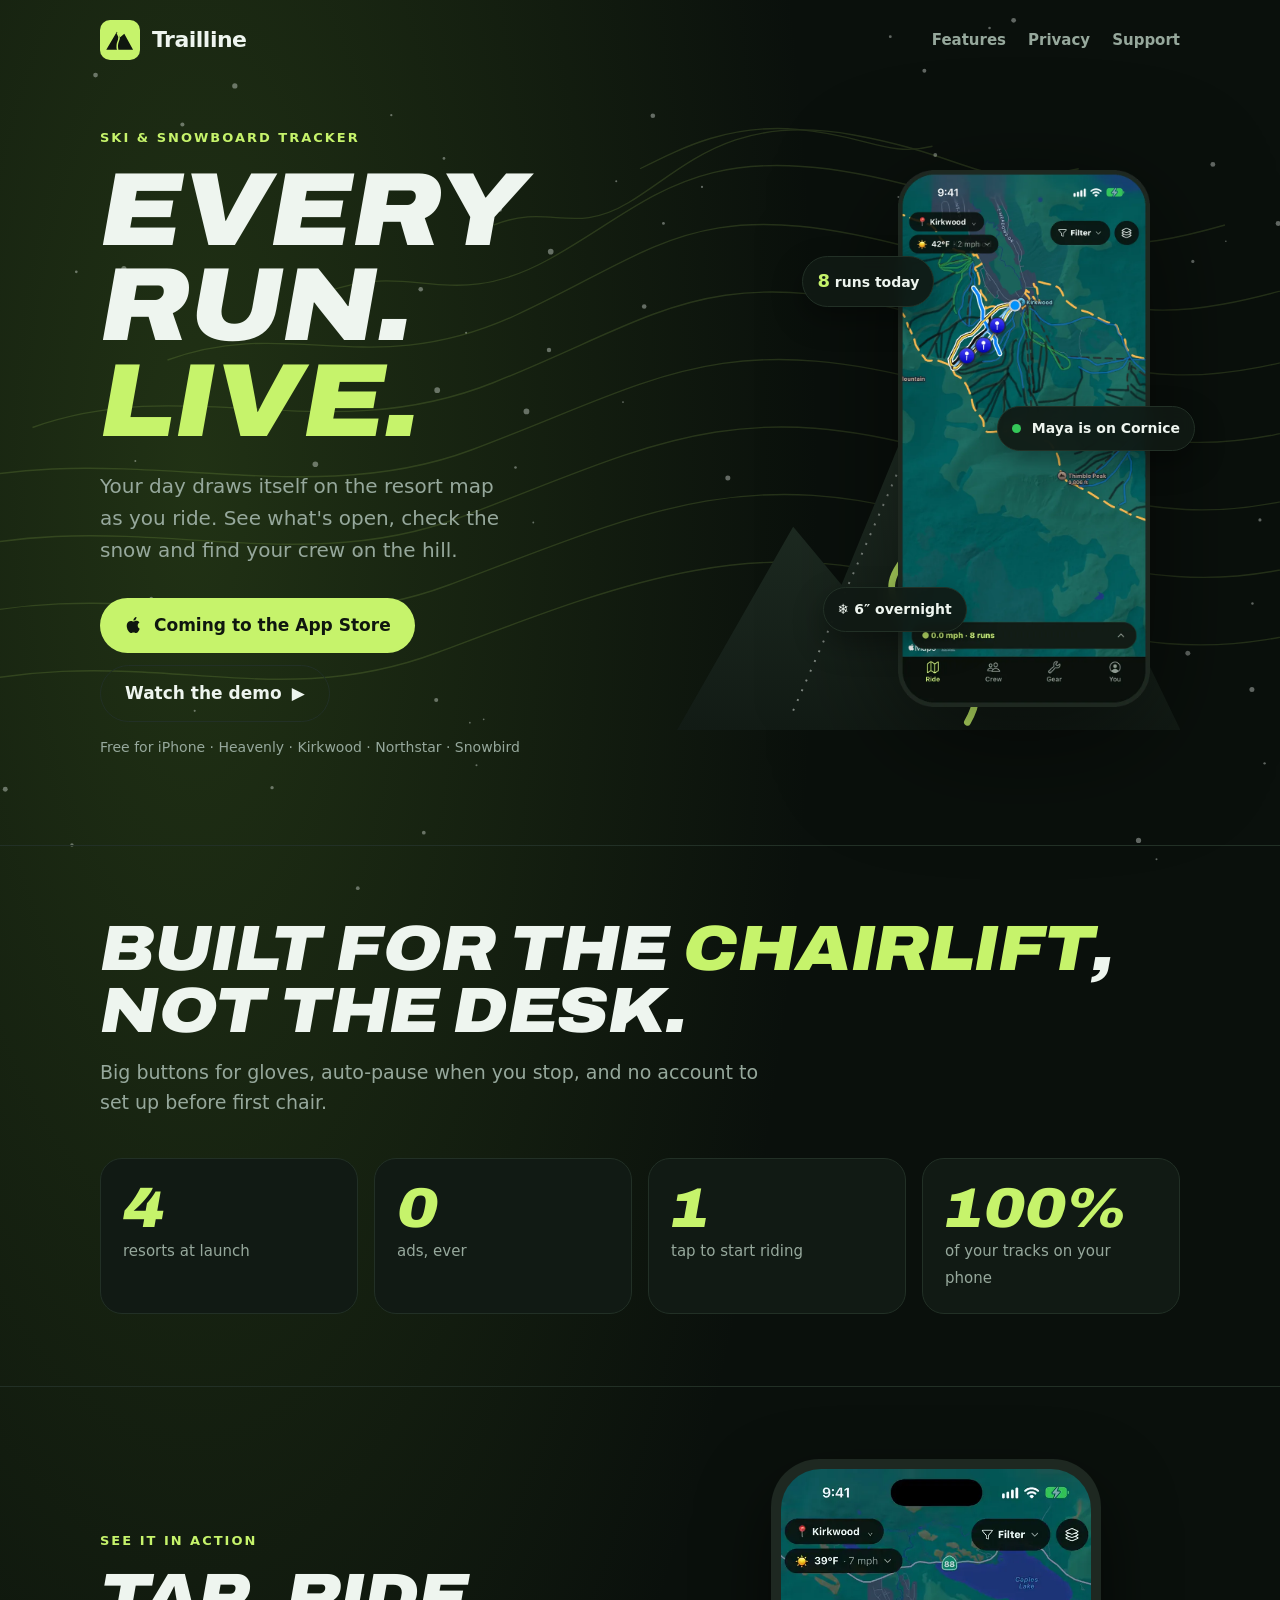
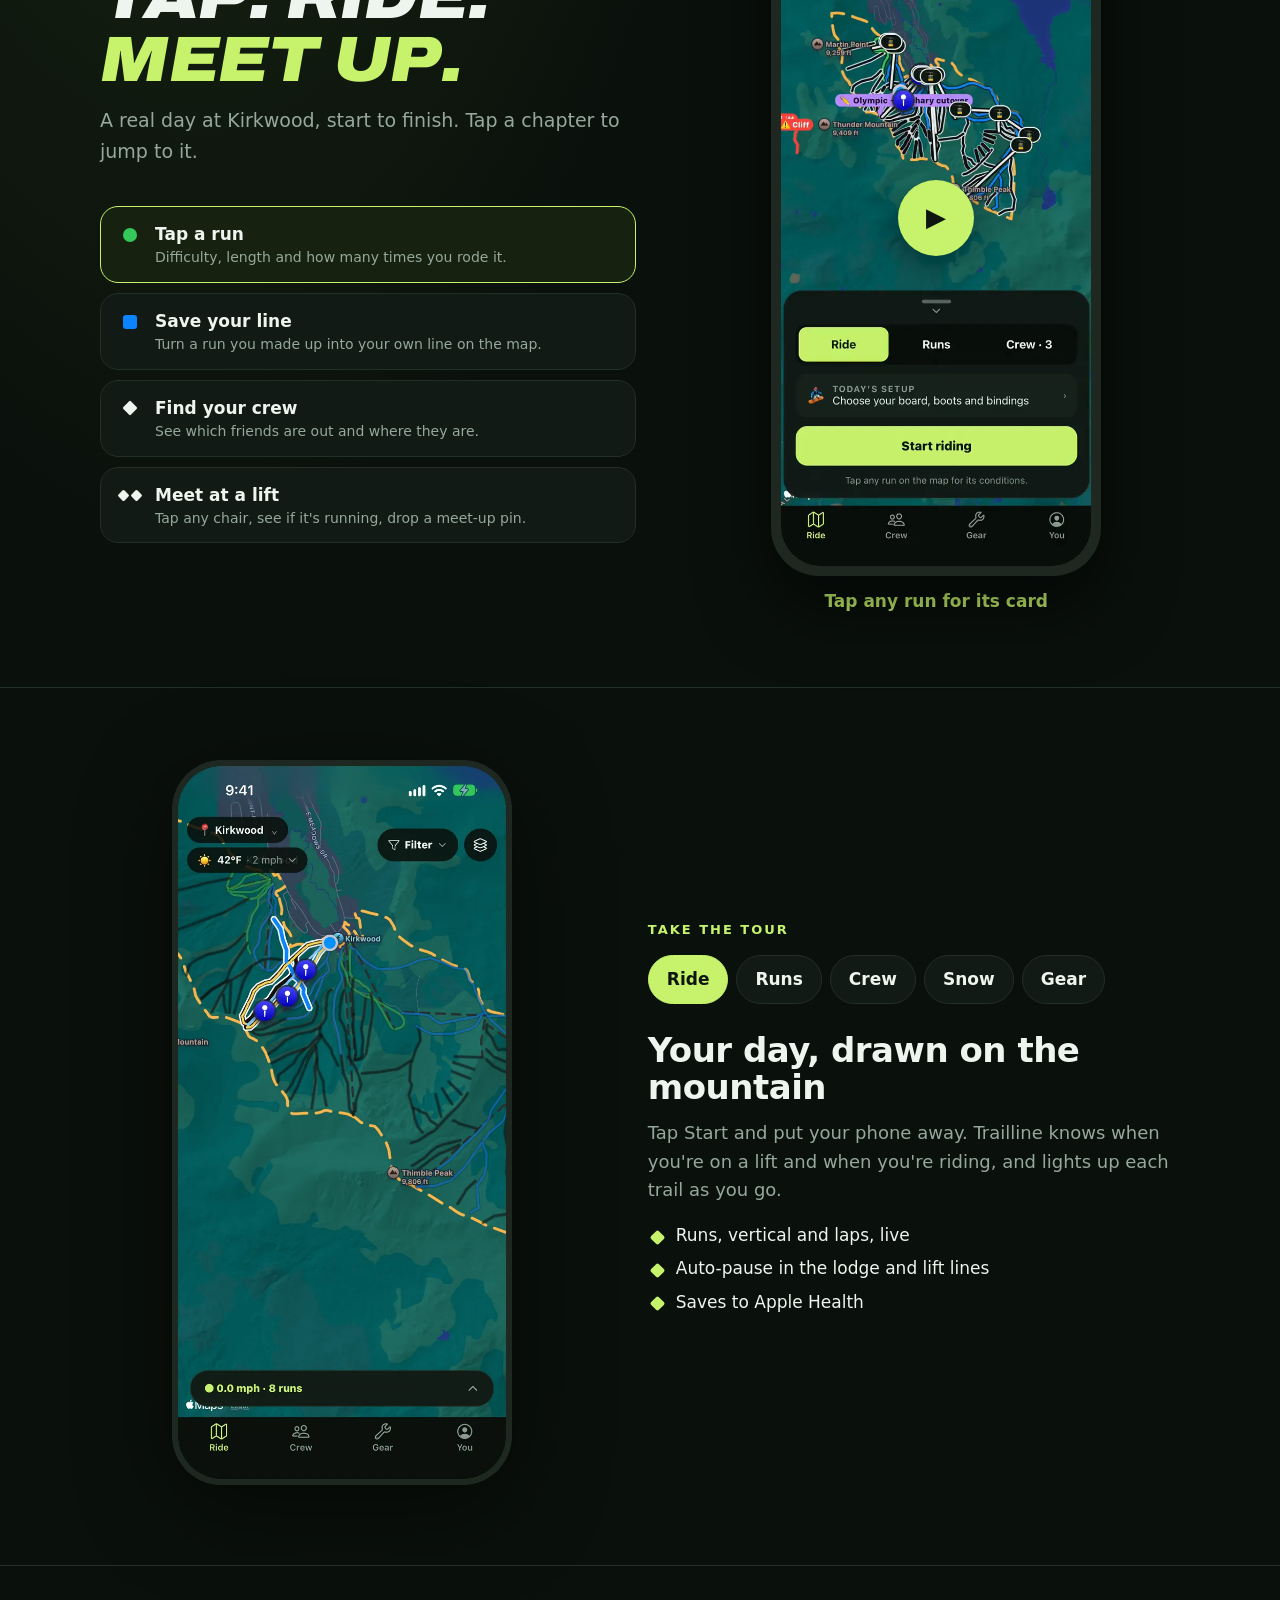
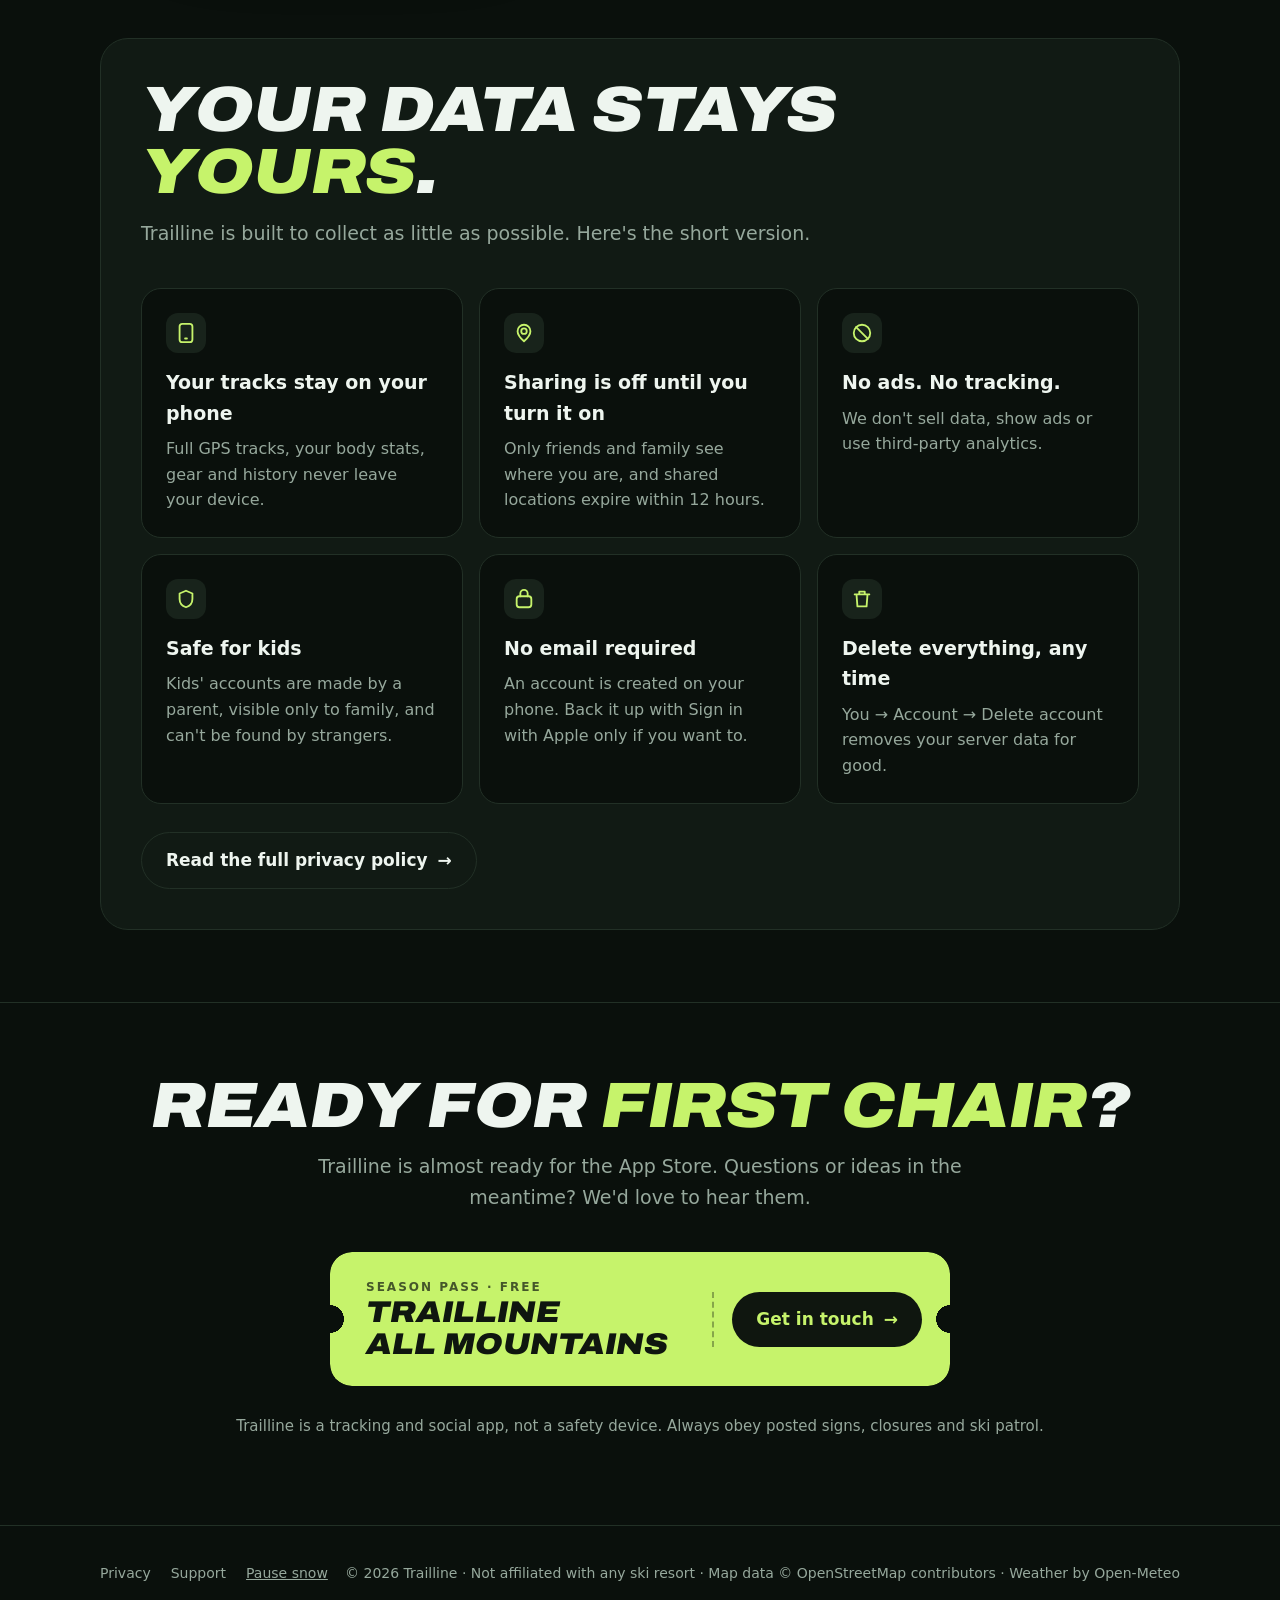
==== commit 0680c680: "Demo video plays on iPhone; versioned assets so updates show right away Co-Authored-By: Claude Opus " ====
--- a/index.html
+++ b/index.html
@@ -17,7 +17,7 @@
 <link rel="preconnect" href="https://fonts.googleapis.com">
 <link rel="preconnect" href="https://fonts.gstatic.com" crossorigin>
 <link rel="stylesheet" href="https://fonts.googleapis.com/css2?family=Archivo:ital,wdth,wght@0,62..125,400..900;1,62..125,700..900&display=swap">
-<link rel="stylesheet" href="styles.css">
+<link rel="stylesheet" href="styles.css?v=202611100209">
 </head>
 <body class="home">
 <script>document.documentElement.classList.add("js")</script>
@@ -112,7 +112,7 @@
     </div>
     <div class="demo-phone reveal">
       <div class="bezel">
-        <video id="demo-video" src="img/demo.mp4" poster="img/demo-poster.webp" muted loop playsinline preload="metadata"
+        <video id="demo-video" src="img/demo.mp4?v=202611100209" poster="img/demo-poster.webp" muted loop playsinline preload="metadata"
           aria-label="Trailline demo: tapping a run, saving a line, finding friends and meeting at a lift"></video>
         <button class="play" type="button" aria-label="Play demo">▶</button>
       </div>
@@ -241,6 +241,6 @@
     <div>© 2026 Trailline · Not affiliated with any ski resort · Map data © OpenStreetMap contributors · Weather by Open-Meteo</div>
   </div>
 </footer>
-<script src="main.js" defer></script>
+<script src="main.js?v=202611100209" defer></script>
 </body>
 </html>
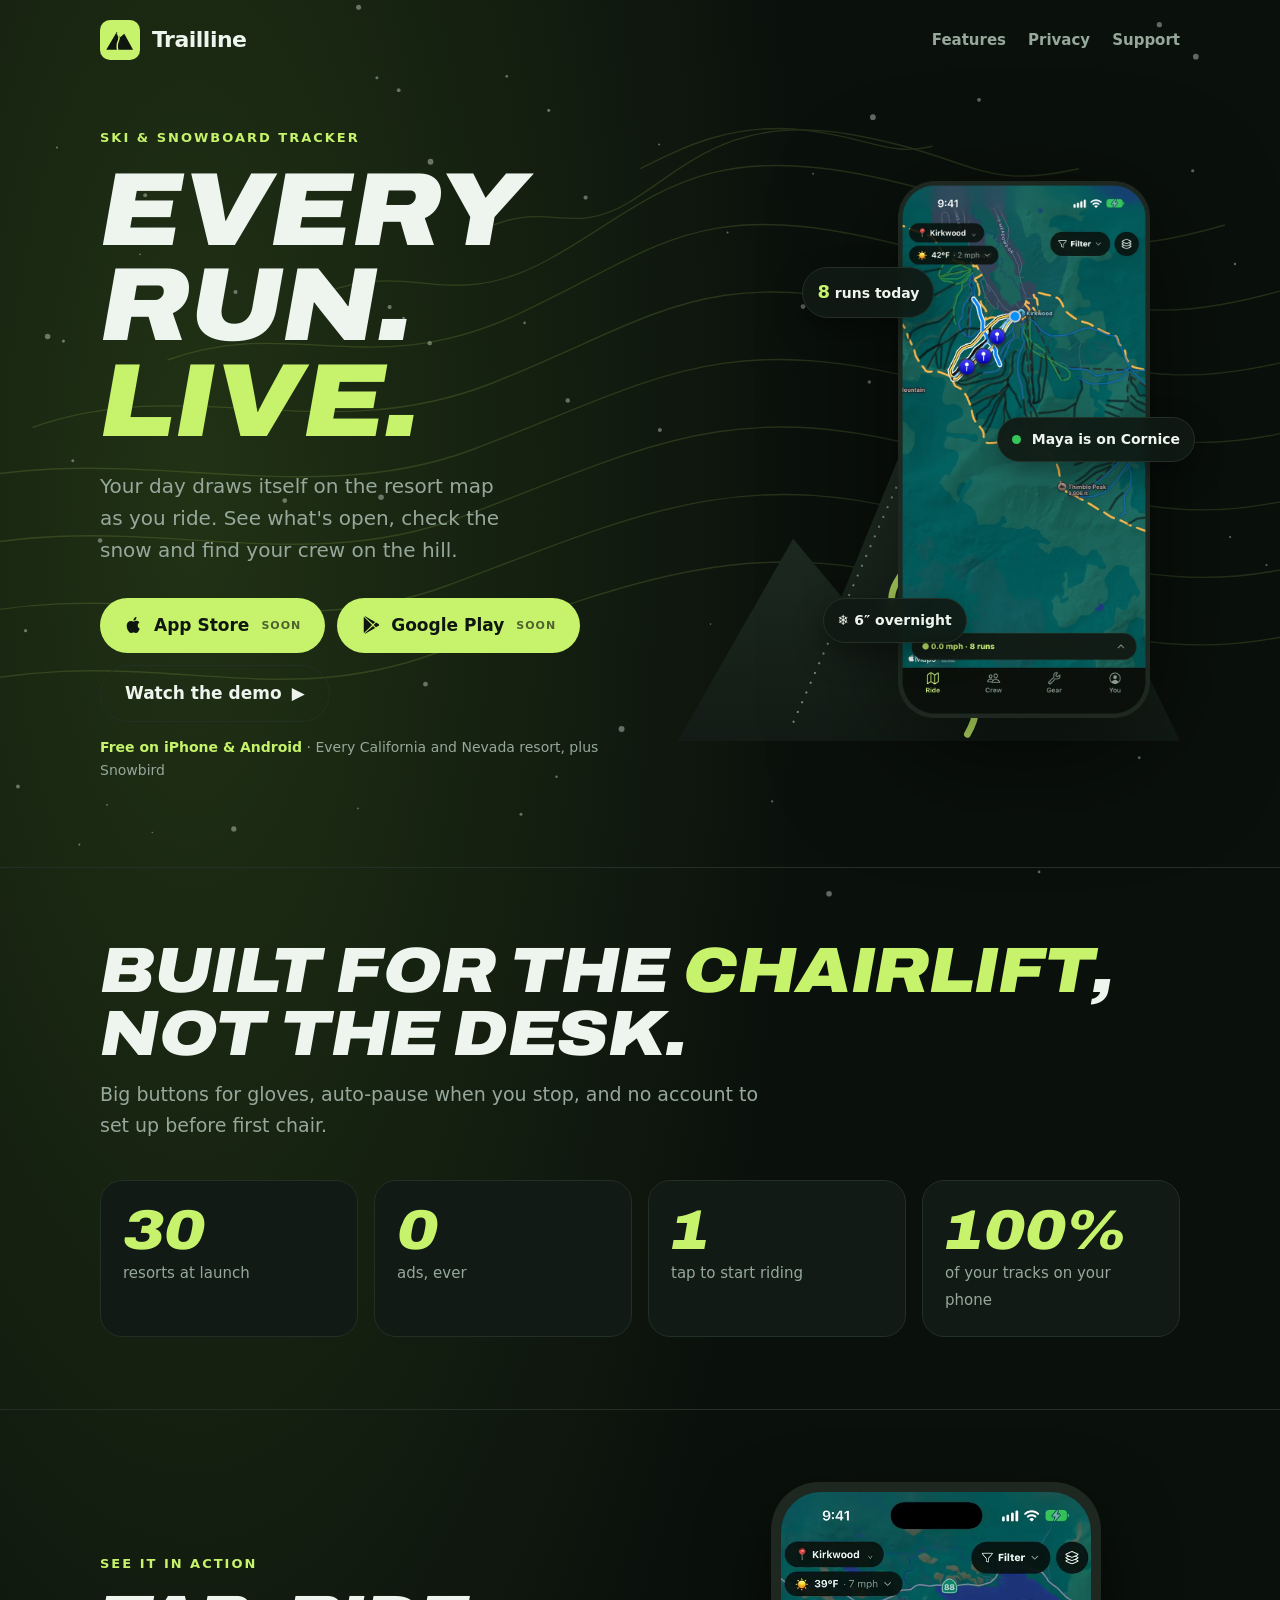
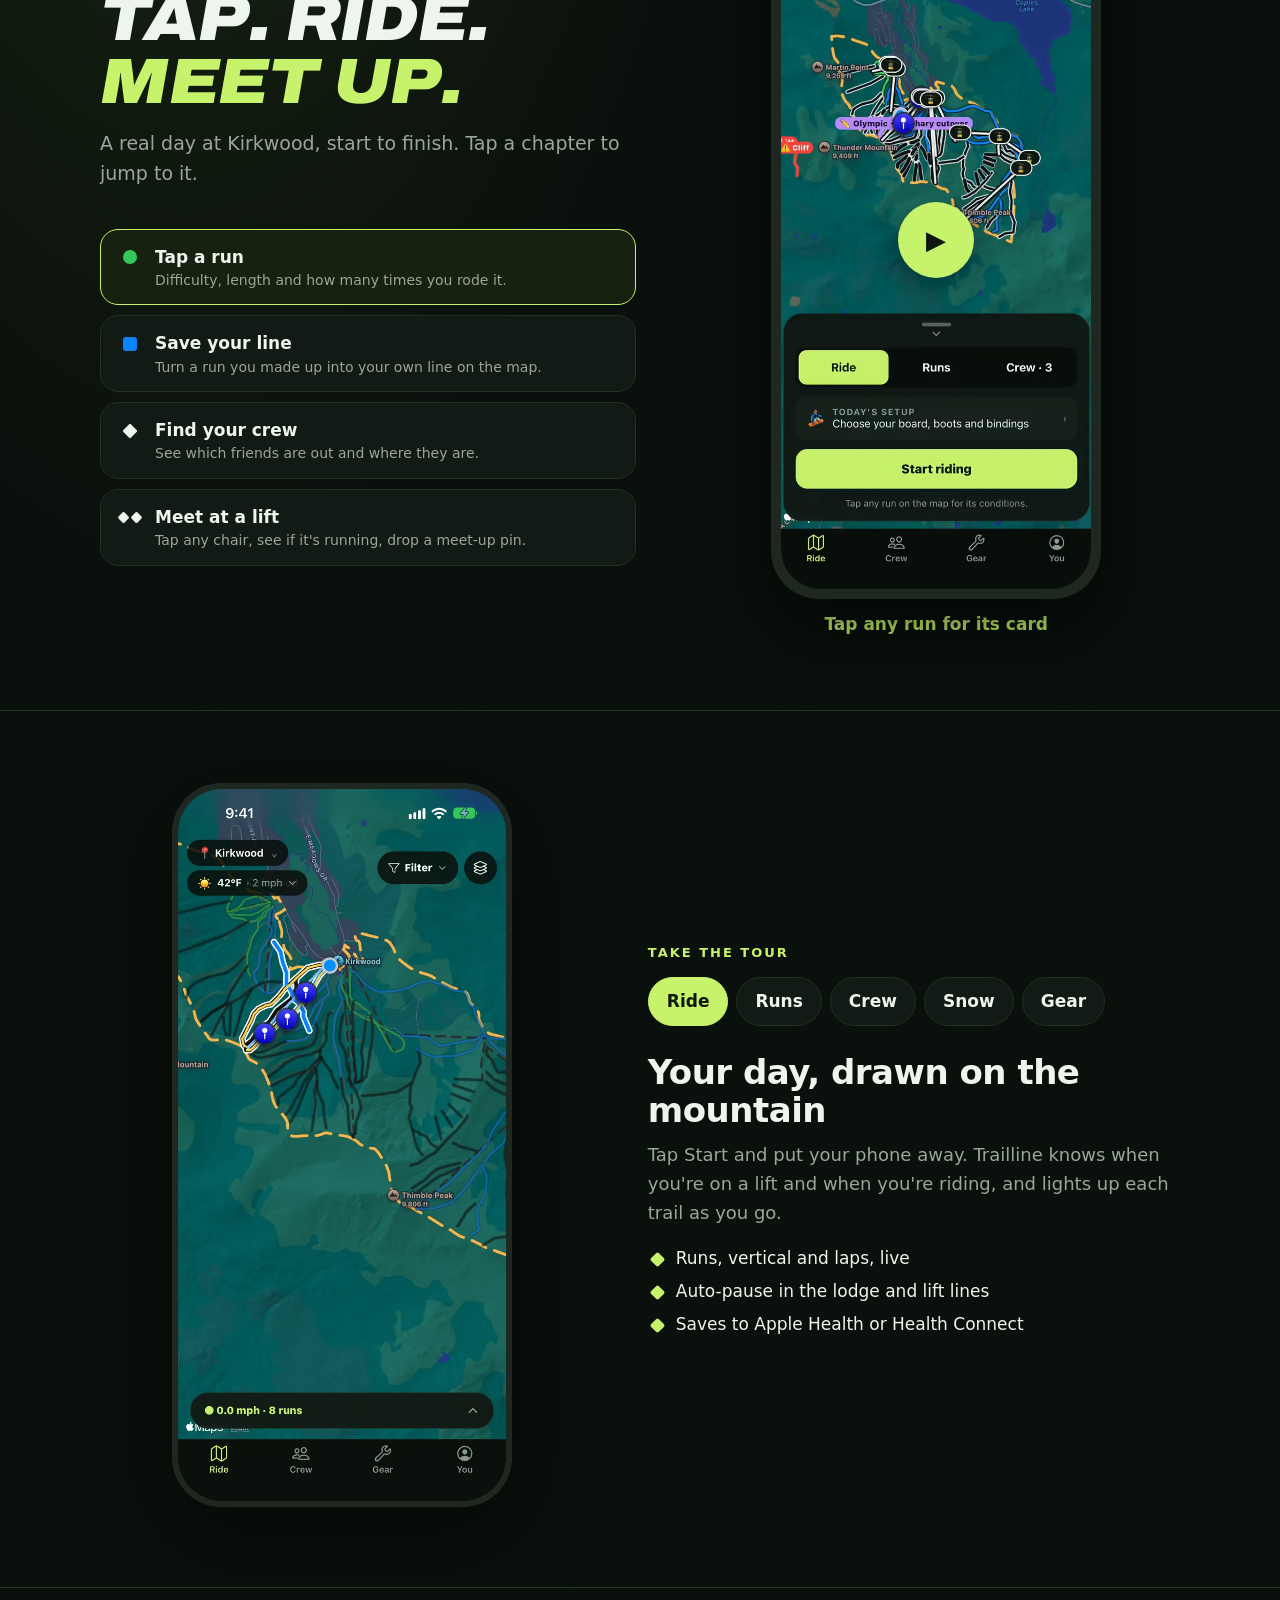
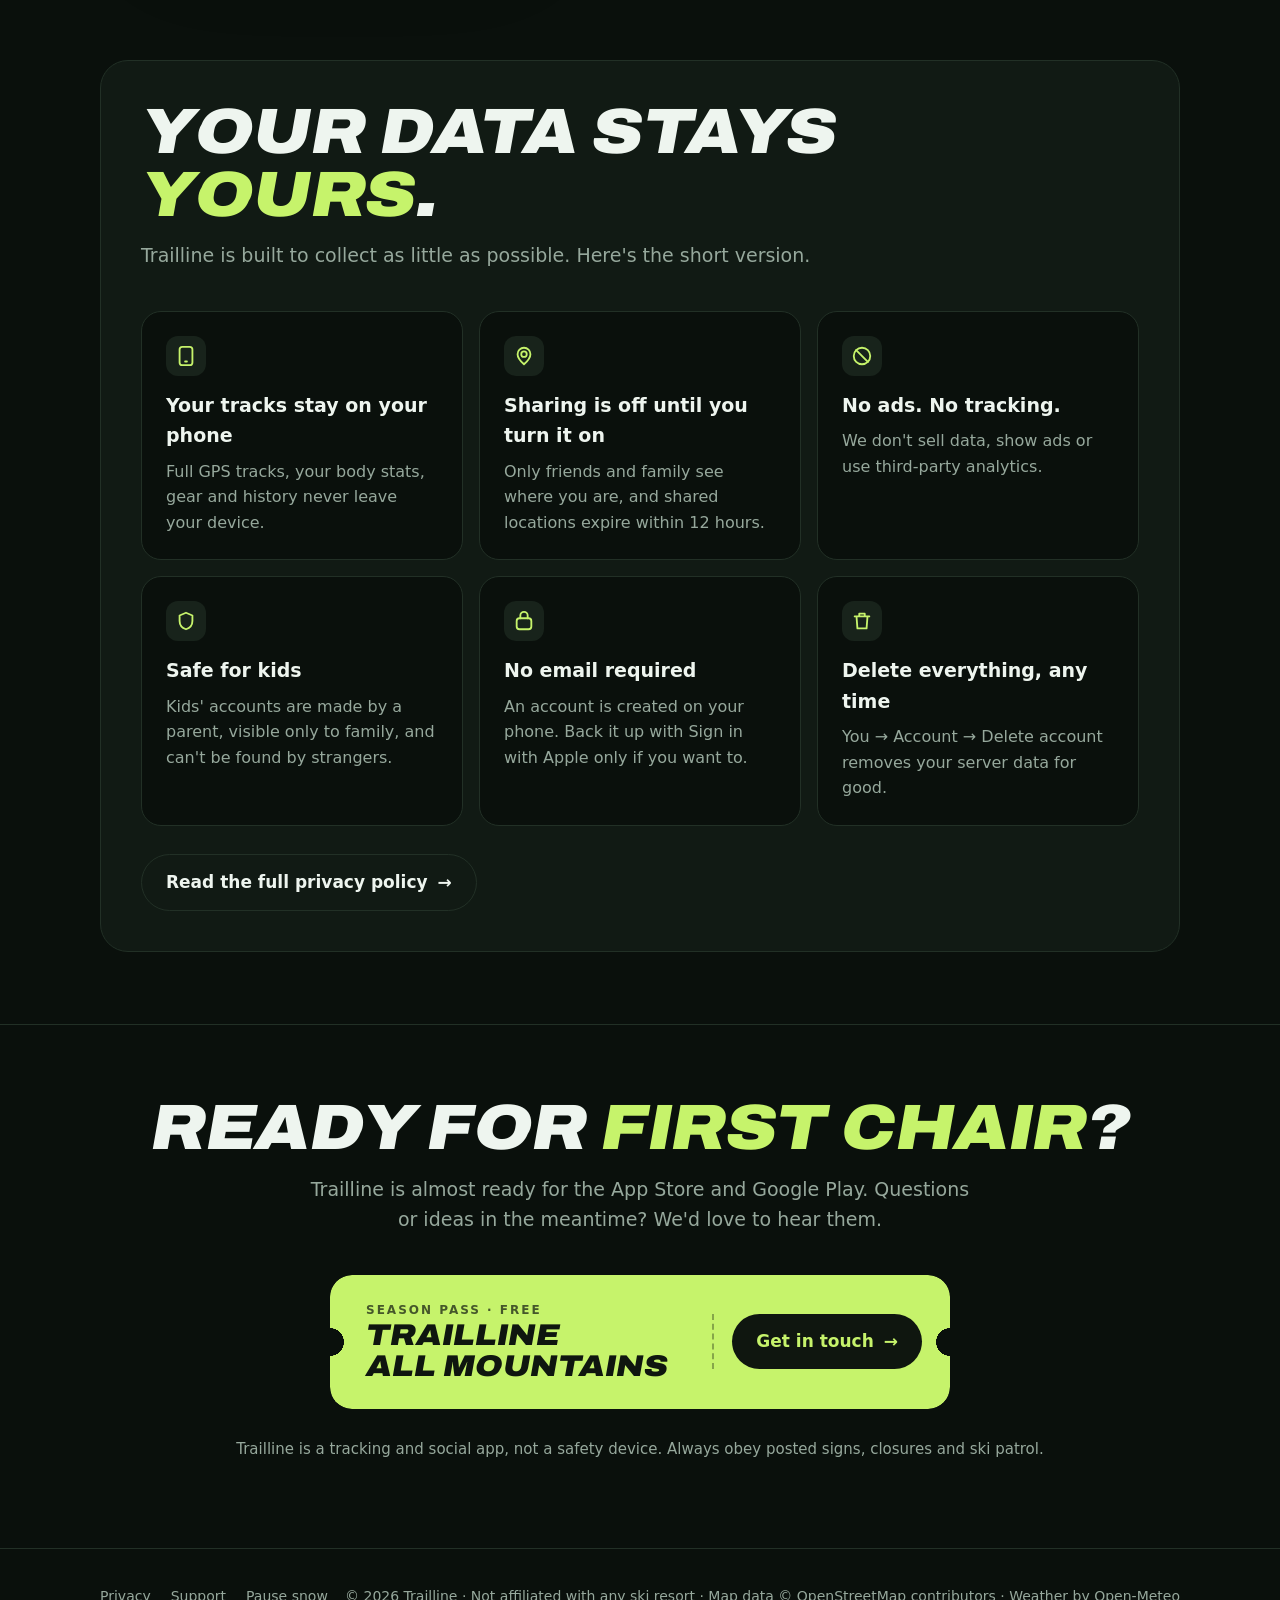
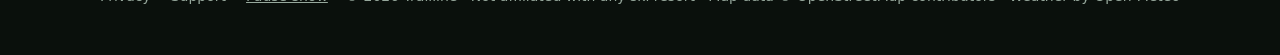
==== commit 285a2c11: "Site: iPhone and Android, Google Play button, 30 resorts Co-Authored-By: Claude Opus 5.5 <noreply@an" ====
--- a/index.html
+++ b/index.html
@@ -17,7 +17,7 @@
 <link rel="preconnect" href="https://fonts.googleapis.com">
 <link rel="preconnect" href="https://fonts.gstatic.com" crossorigin>
 <link rel="stylesheet" href="https://fonts.googleapis.com/css2?family=Archivo:ital,wdth,wght@0,62..125,400..900;1,62..125,700..900&display=swap">
-<link rel="stylesheet" href="styles.css?v=202611100209">
+<link rel="stylesheet" href="styles.css?v=202611100219">
 </head>
 <body class="home">
 <script>document.documentElement.classList.add("js")</script>
@@ -52,11 +52,15 @@
       <div class="cta">
         <a class="btn" href="#get">
           <svg viewBox="0 0 24 24" fill="currentColor" aria-hidden="true"><path d="M16.4 12.6c0-2.4 2-3.6 2.1-3.7-1.1-1.7-2.9-1.9-3.5-1.9-1.5-.2-2.9.9-3.7.9-.8 0-1.9-.9-3.2-.8-1.6 0-3.1 1-4 2.4-1.7 3-.4 7.4 1.2 9.8.8 1.2 1.8 2.5 3 2.4 1.2 0 1.7-.8 3.1-.8 1.5 0 1.9.8 3.2.8 1.3 0 2.1-1.2 2.9-2.4.9-1.3 1.3-2.7 1.3-2.8 0 0-2.4-.9-2.4-3.9zM14 5.4c.7-.8 1.1-1.9 1-3-.9 0-2.1.6-2.7 1.4-.6.7-1.1 1.8-1 2.9 1 .1 2.1-.5 2.7-1.3z"/></svg>
-          Coming to the App Store
+          App Store <small>soon</small>
+        </a>
+        <a class="btn" href="#get">
+          <svg viewBox="0 0 24 24" fill="currentColor" aria-hidden="true"><path d="M3.6 2.3c-.2.2-.3.6-.3 1v17.4c0 .4.1.8.3 1l9.7-9.7L3.6 2.3zm10.8 10.8 2.6 2.6-11.6 6.6c-.4.2-.8.2-1.1 0l10.1-9.2zm0-2.2L4.3 1.7c.3-.2.7-.2 1.1 0L17 8.3l-2.6 2.6zm3.6-2 3.1 1.8c.9.5.9 1.8 0 2.3l-3.1 1.8-2.8-2.8 2.8-3.1z"/></svg>
+          Google Play <small>soon</small>
         </a>
         <a class="btn ghost" href="#demo">Watch the demo <span class="arrow">▶</span></a>
       </div>
-      <p class="note">Free for iPhone · Heavenly · Kirkwood · Northstar · Snowbird</p>
+      <p class="note"><b class="platforms">Free on iPhone &amp; Android</b> · Every California and Nevada resort, plus Snowbird</p>
     </div>
 
     <!-- A mountain with a lime trail that draws itself, and a rider riding it. -->
@@ -89,7 +93,7 @@
     <h2 class="display reveal">Built for the <span>chairlift</span>,<br>not the desk.</h2>
     <p class="section-lede reveal">Big buttons for gloves, auto-pause when you stop, and no account to set up before first chair.</p>
     <div class="stats">
-      <div class="stat reveal"><b data-count="4">0</b><span>resorts at launch</span></div>
+      <div class="stat reveal"><b data-count="30">0</b><span>resorts at launch</span></div>
       <div class="stat reveal"><b data-count="0" data-static>0</b><span>ads, ever</span></div>
       <div class="stat reveal"><b data-count="1">0</b><span>tap to start riding</span></div>
       <div class="stat reveal"><b data-count="100" data-suffix="%">0</b><span>of your tracks on your phone</span></div>
@@ -112,7 +116,7 @@
     </div>
     <div class="demo-phone reveal">
       <div class="bezel">
-        <video id="demo-video" src="img/demo.mp4?v=202611100209" poster="img/demo-poster.webp" muted loop playsinline preload="metadata"
+        <video id="demo-video" src="img/demo.mp4?v=202611100219" poster="img/demo-poster.webp" muted loop playsinline preload="metadata"
           aria-label="Trailline demo: tapping a run, saving a line, finding friends and meeting at a lift"></video>
         <button class="play" type="button" aria-label="Play demo">▶</button>
       </div>
@@ -147,7 +151,7 @@
         <div class="panel active" data-tab="ride">
           <h3>Your day, drawn on the mountain</h3>
           <p>Tap Start and put your phone away. Trailline knows when you're on a lift and when you're riding, and lights up each trail as you go.</p>
-          <ul><li>Runs, vertical and laps, live</li><li>Auto-pause in the lodge and lift lines</li><li>Saves to Apple Health</li></ul>
+          <ul><li>Runs, vertical and laps, live</li><li>Auto-pause in the lodge and lift lines</li><li>Saves to Apple Health or Health Connect</li></ul>
         </div>
         <div class="panel" data-tab="runs">
           <h3>Know it before you drop</h3>
@@ -223,7 +227,7 @@
 <section id="get">
   <div class="wrap get">
     <h2 class="display reveal">Ready for <span>first chair</span>?</h2>
-    <p class="section-lede reveal">Trailline is almost ready for the App Store. Questions or ideas in the meantime? We'd love to hear them.</p>
+    <p class="section-lede reveal">Trailline is almost ready for the App Store and Google Play. Questions or ideas in the meantime? We'd love to hear them.</p>
     <div class="ticket reveal">
       <div>
         <div class="label">Season pass · Free</div>
@@ -241,6 +245,6 @@
     <div>© 2026 Trailline · Not affiliated with any ski resort · Map data © OpenStreetMap contributors · Weather by Open-Meteo</div>
   </div>
 </footer>
-<script src="main.js?v=202611100209" defer></script>
+<script src="main.js?v=202611100219" defer></script>
 </body>
 </html>
--- a/styles.css
+++ b/styles.css
@@ -343,3 +343,6 @@
 .views button { font: inherit; font-weight: 800; font-size: 15px; color: var(--text); background: none; border: 0; border-radius: 999px; padding: 10px 16px; min-height: 44px; cursor: pointer; transition: background-color .25s ease, color .25s ease; }
 .views button[aria-pressed="true"] { background: var(--lime); color: var(--on-lime); }
 .view-note { color: var(--muted); font-size: 16px; margin: 0; min-height: 1.6em; }
+
+.btn small { font-size: 11px; font-weight: 800; text-transform: uppercase; letter-spacing: 1px; opacity: .65; margin-left: 2px; }
+.note .platforms { color: var(--lime); }
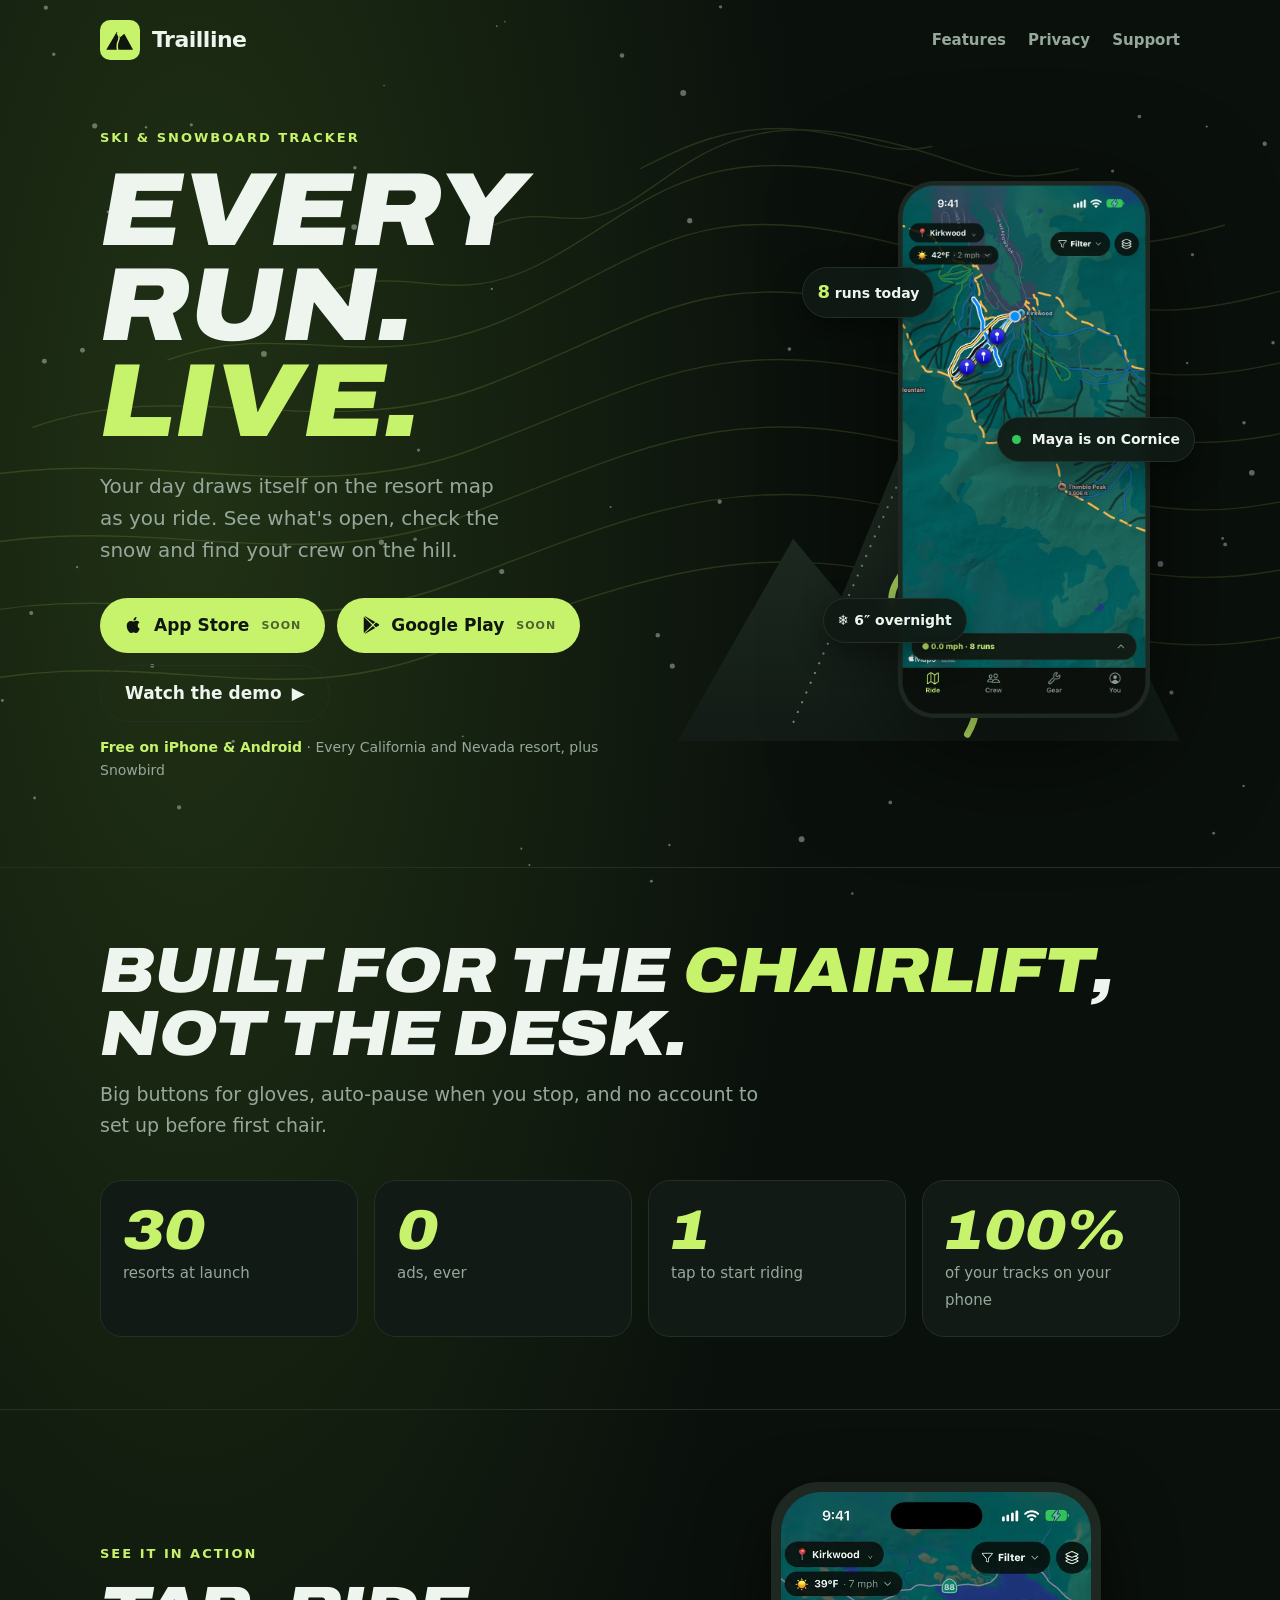
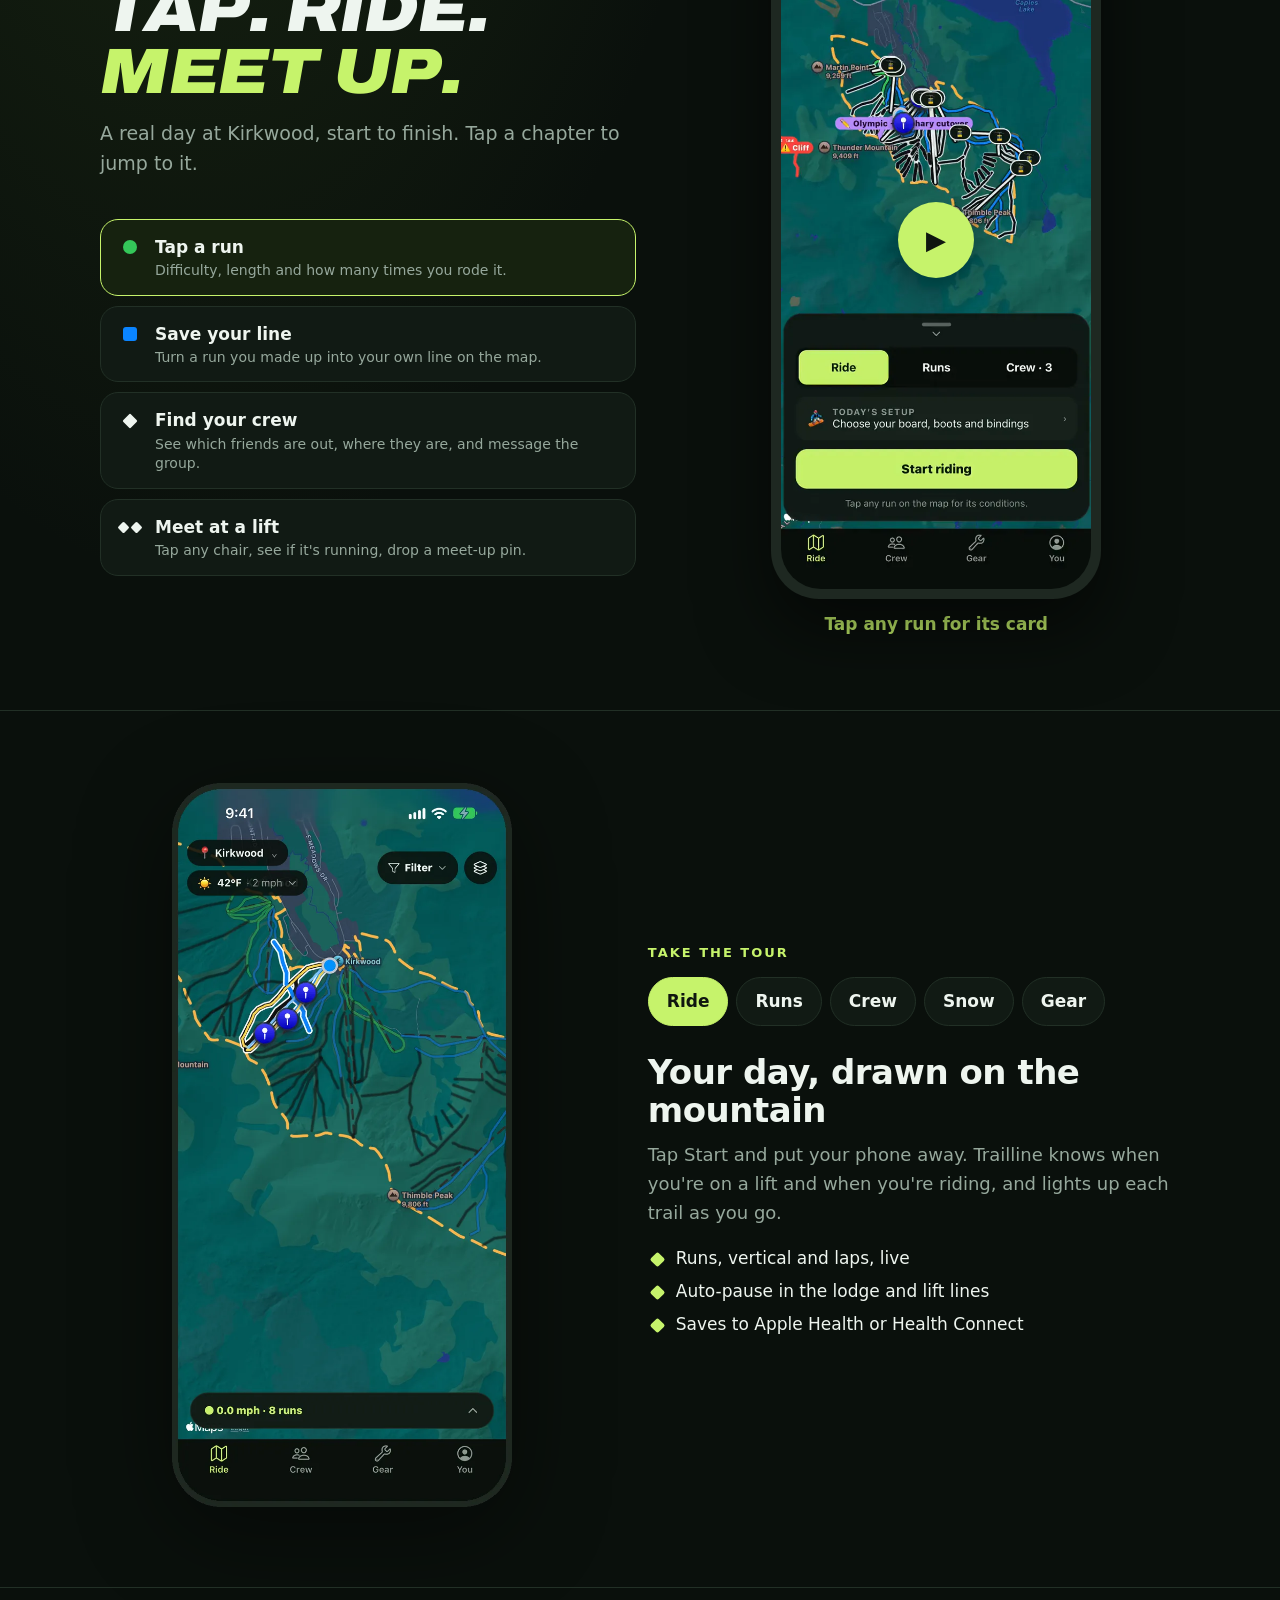
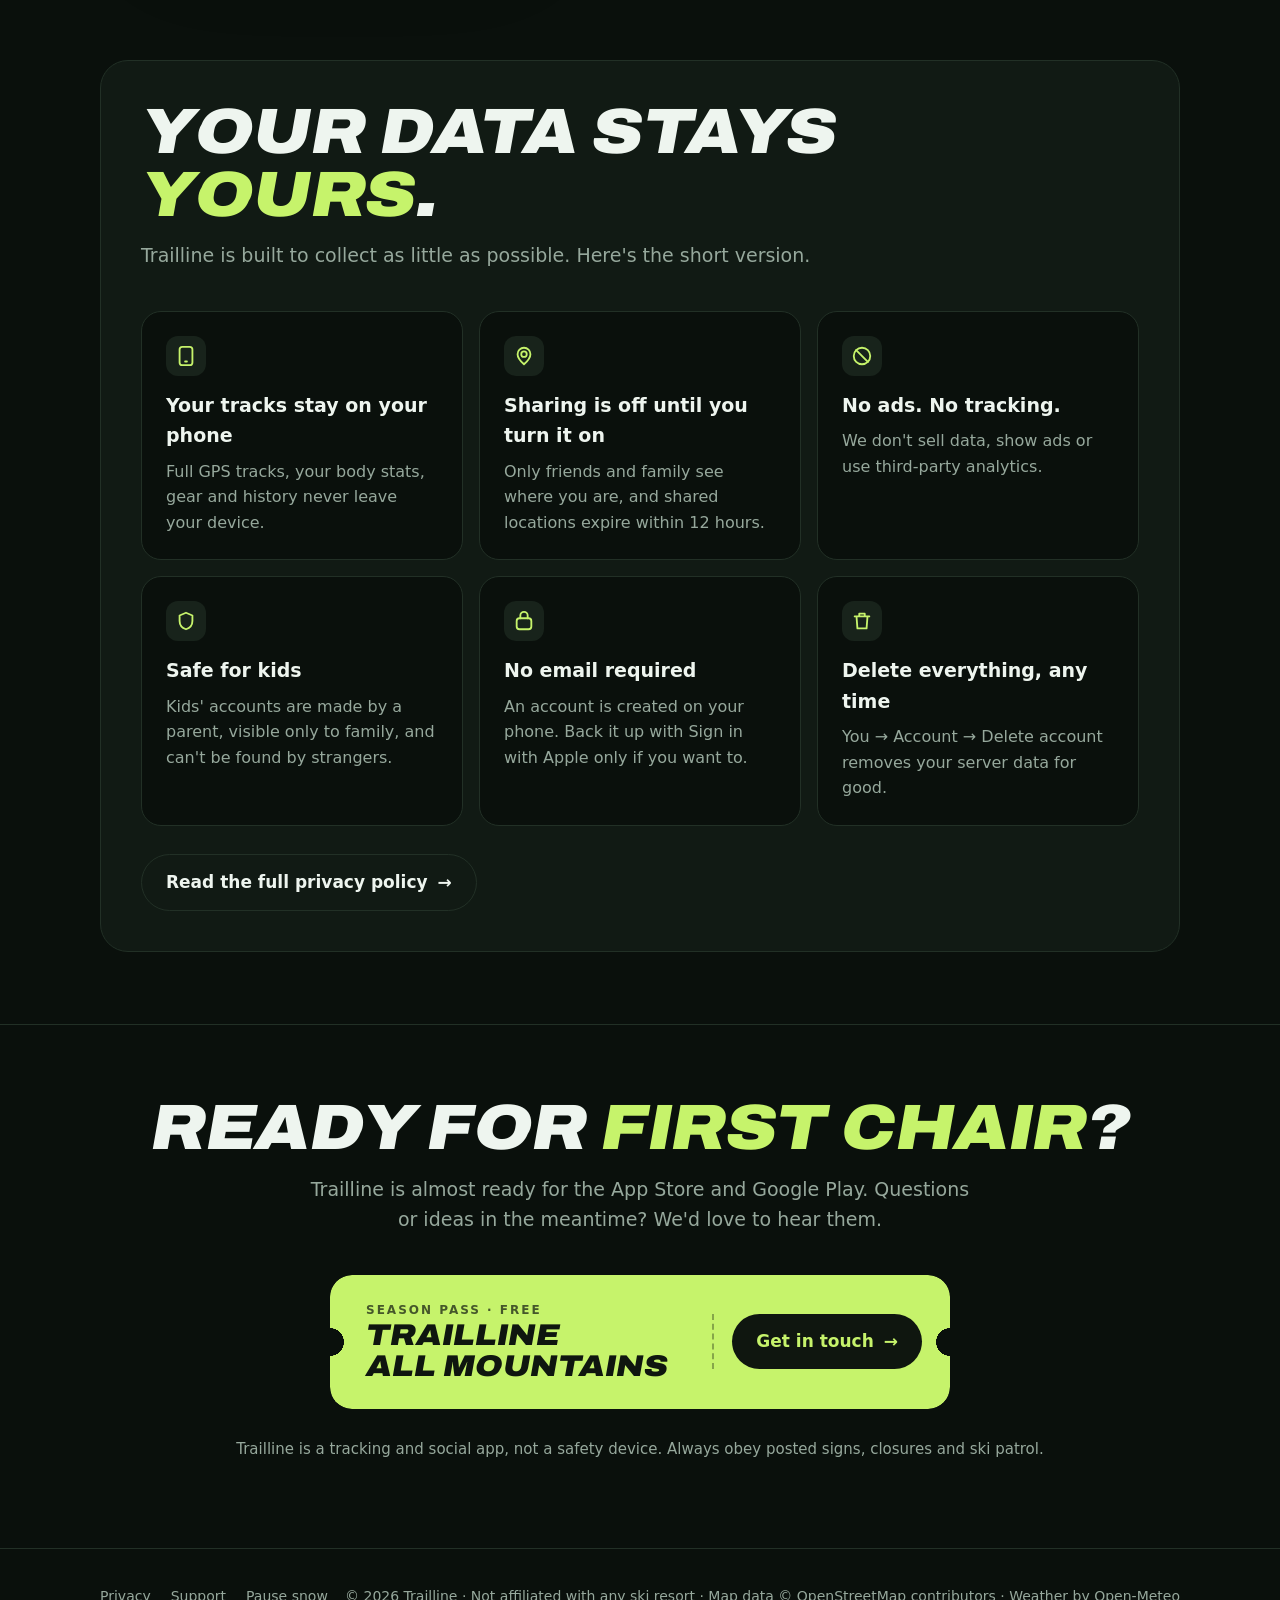
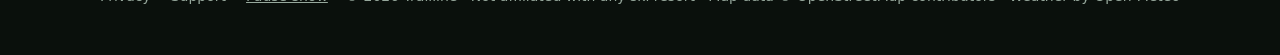
==== commit b7e6ef1f: "Site: group chats, shared spots, message notifications; privacy update Co-Authored-By: Claude Opus 5" ====
--- a/index.html
+++ b/index.html
@@ -17,7 +17,7 @@
 <link rel="preconnect" href="https://fonts.googleapis.com">
 <link rel="preconnect" href="https://fonts.gstatic.com" crossorigin>
 <link rel="stylesheet" href="https://fonts.googleapis.com/css2?family=Archivo:ital,wdth,wght@0,62..125,400..900;1,62..125,700..900&display=swap">
-<link rel="stylesheet" href="styles.css?v=202611100219">
+<link rel="stylesheet" href="styles.css?v=202611131230">
 </head>
 <body class="home">
 <script>document.documentElement.classList.add("js")</script>
@@ -110,13 +110,13 @@
       <ol class="chapters reveal" aria-label="Demo chapters">
         <li><button type="button" data-t="0"><span class="sym green" aria-hidden="true"></span><b>Tap a run</b><small>Difficulty, length and how many times you rode it.</small></button></li>
         <li><button type="button" data-t="1"><span class="sym blue" aria-hidden="true"></span><b>Save your line</b><small>Turn a run you made up into your own line on the map.</small></button></li>
-        <li><button type="button" data-t="2"><span class="sym black" aria-hidden="true"></span><b>Find your crew</b><small>See which friends are out and where they are.</small></button></li>
+        <li><button type="button" data-t="2"><span class="sym black" aria-hidden="true"></span><b>Find your crew</b><small>See which friends are out, where they are, and message the group.</small></button></li>
         <li><button type="button" data-t="3"><span class="sym double" aria-hidden="true"></span><b>Meet at a lift</b><small>Tap any chair, see if it's running, drop a meet-up pin.</small></button></li>
       </ol>
     </div>
     <div class="demo-phone reveal">
       <div class="bezel">
-        <video id="demo-video" src="img/demo.mp4?v=202611100219" poster="img/demo-poster.webp" muted loop playsinline preload="metadata"
+        <video id="demo-video" src="img/demo.mp4?v=202611131230" poster="img/demo-poster.webp" muted loop playsinline preload="metadata"
           aria-label="Trailline demo: tapping a run, saving a line, finding friends and meeting at a lift"></video>
         <button class="play" type="button" aria-label="Play demo">▶</button>
       </div>
@@ -160,8 +160,8 @@
         </div>
         <div class="panel" data-tab="crew">
           <h3>Ride together</h3>
-          <p>Add friends with a short code you can shout across a lift line, or a QR. See who's out, where they are and which lift they're heading to.</p>
-          <ul><li>No email or phone number needed</li><li>Quick replies that work with gloves on</li><li>Trailline Family for kids in ski school</li></ul>
+          <p>Add friends with a short code you can shout across a lift line, or a QR. See who's out, where they are and which lift they're heading to. Then chat one-on-one or in a group with your whole crew.</p>
+          <ul><li>Group chats for your crew, with quick replies that work with gloves on</li><li>Send your spot: friends tap it to see exactly where you are on the map</li><li>A notification when your crew messages you</li><li>No email or phone number needed</li><li>Trailline Family for kids in ski school</li></ul>
         </div>
         <div class="panel" data-tab="snow">
           <h3>Check the snow. Then send it.</h3>
@@ -245,6 +245,6 @@
     <div>© 2026 Trailline · Not affiliated with any ski resort · Map data © OpenStreetMap contributors · Weather by Open-Meteo</div>
   </div>
 </footer>
-<script src="main.js?v=202611100219" defer></script>
+<script src="main.js?v=202611131230" defer></script>
 </body>
 </html>
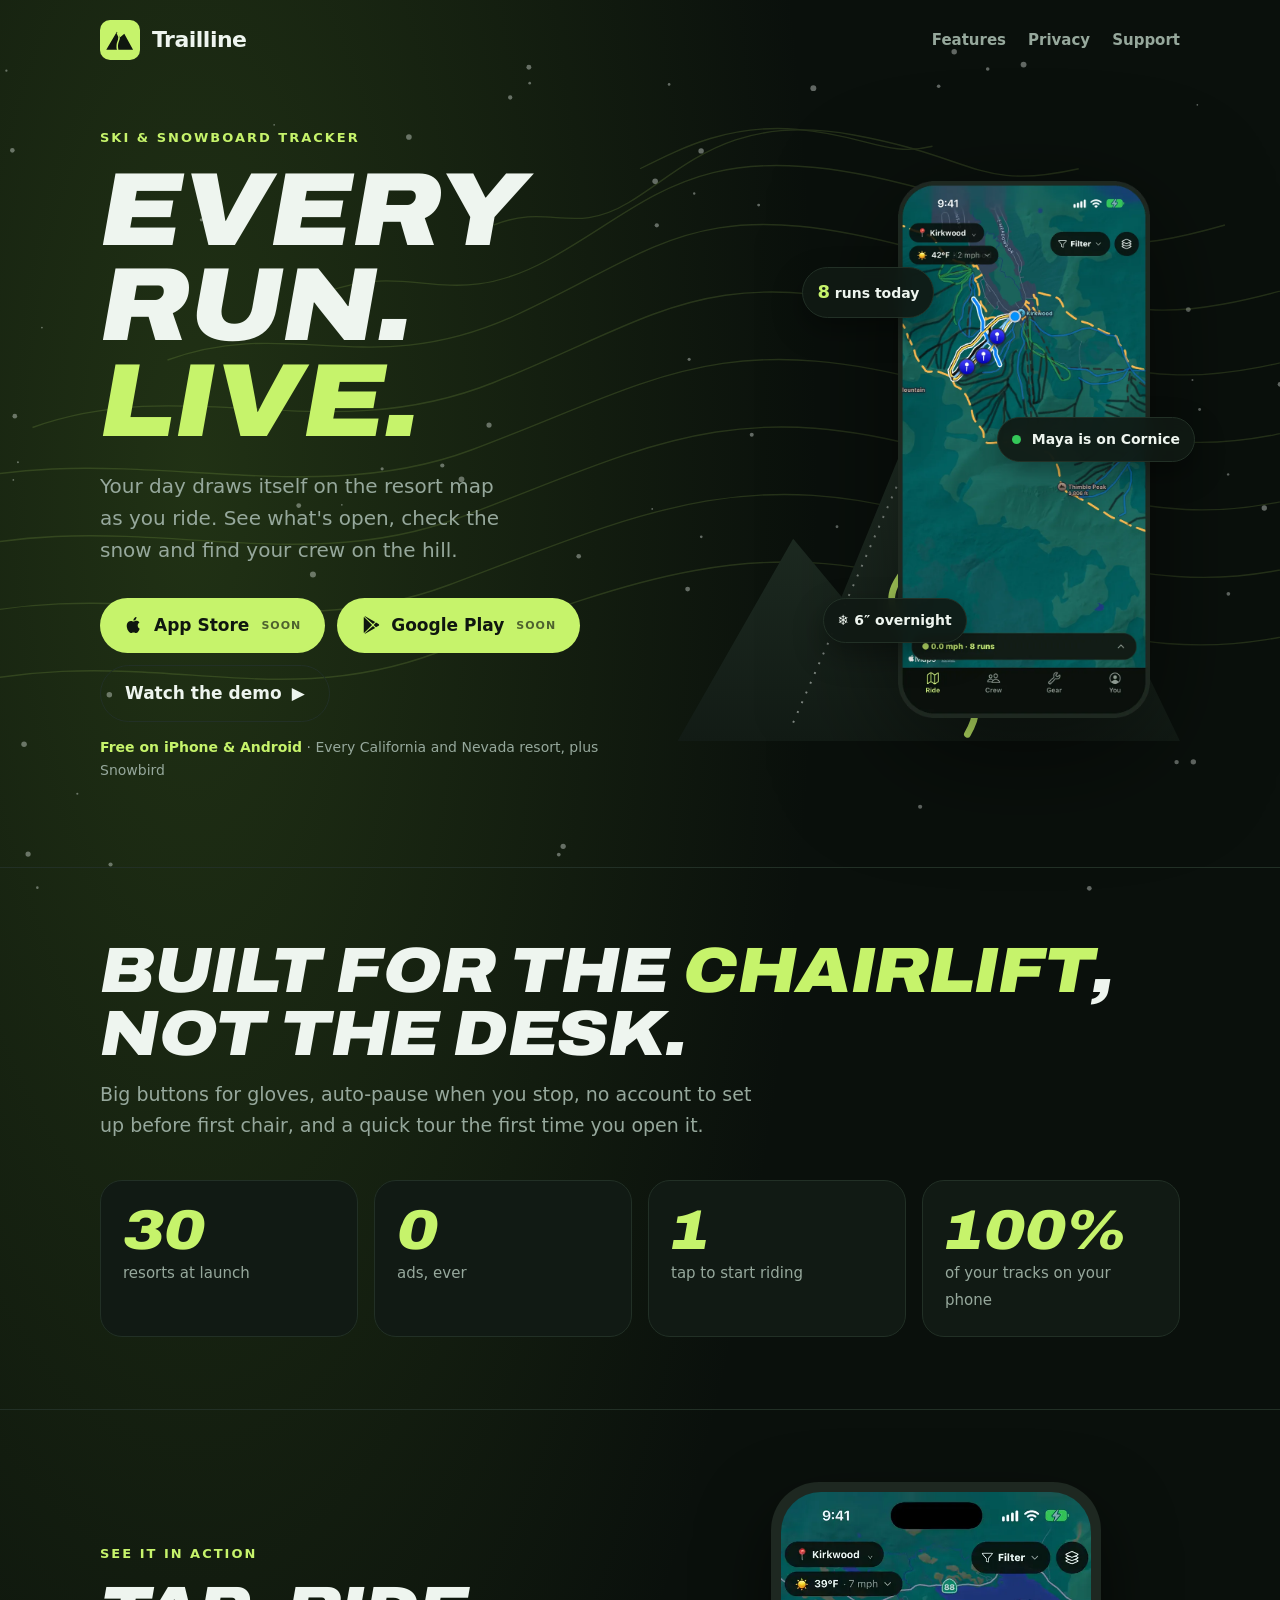
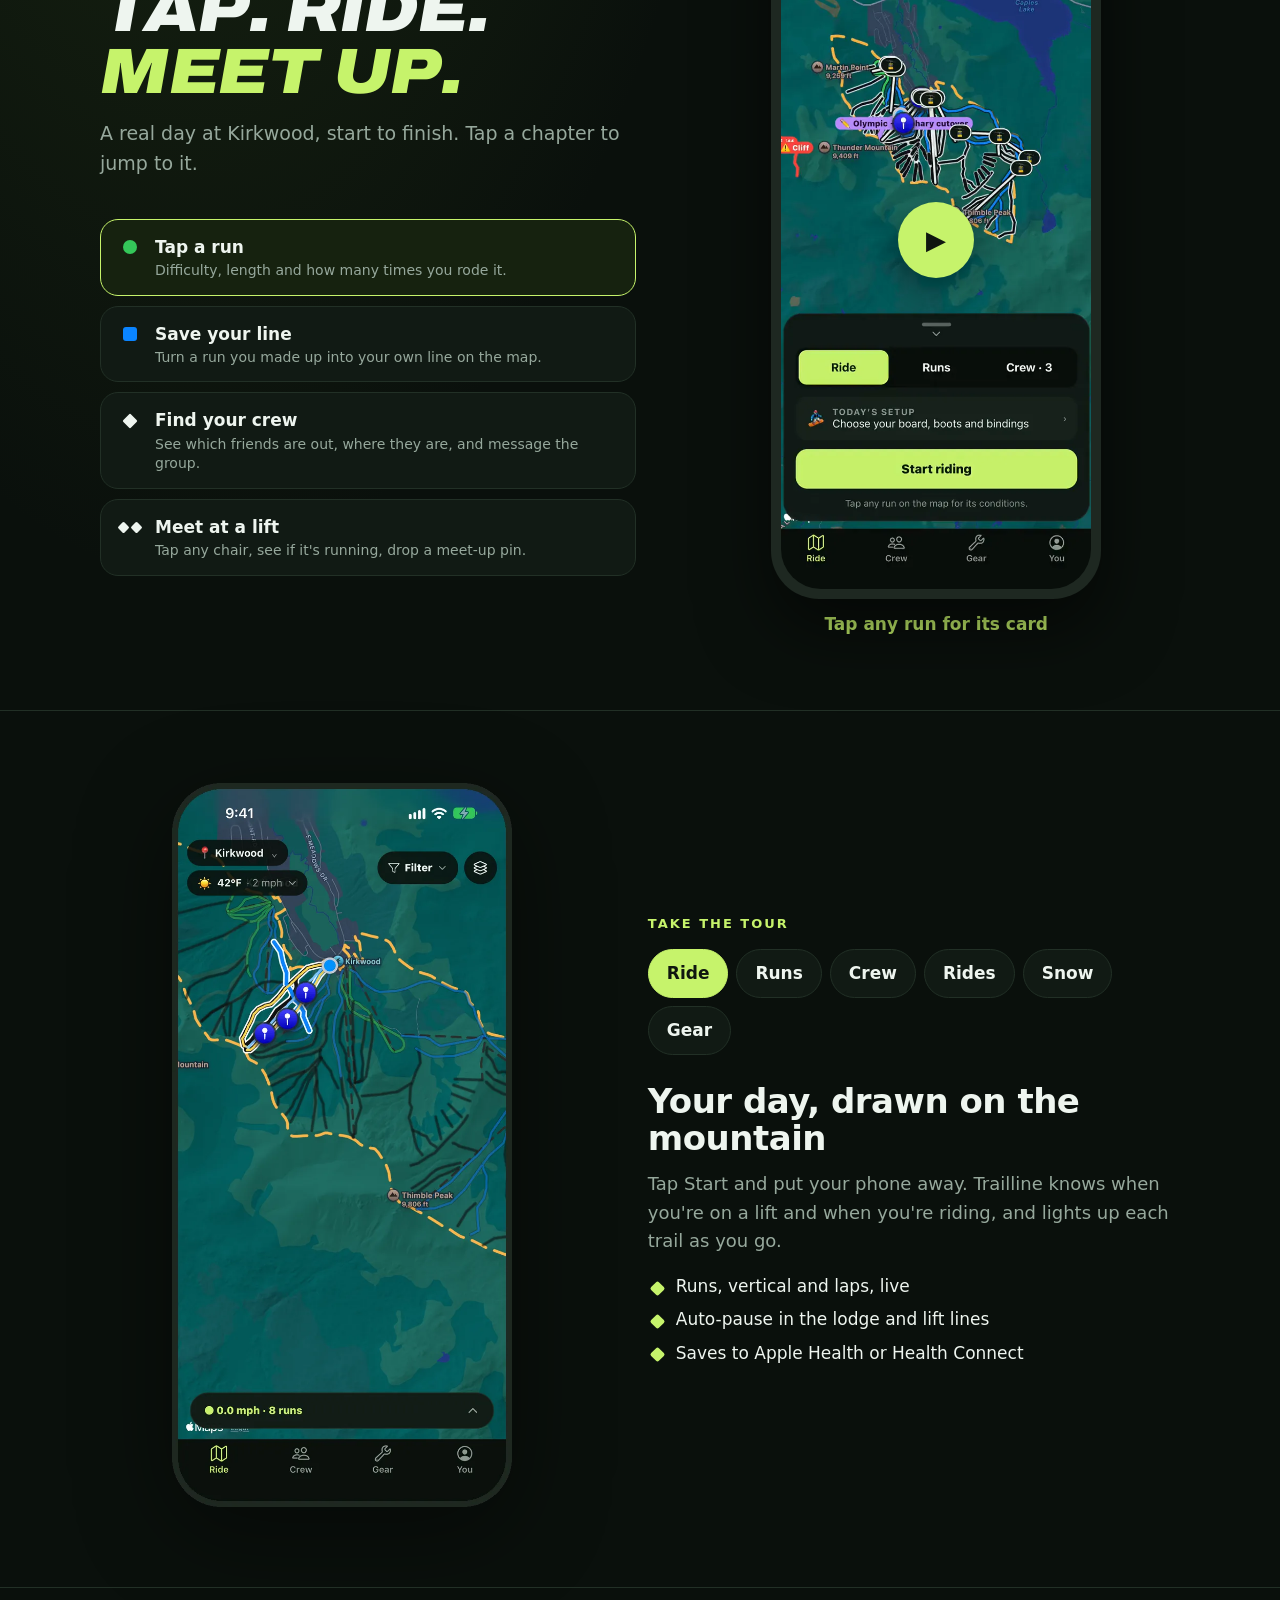
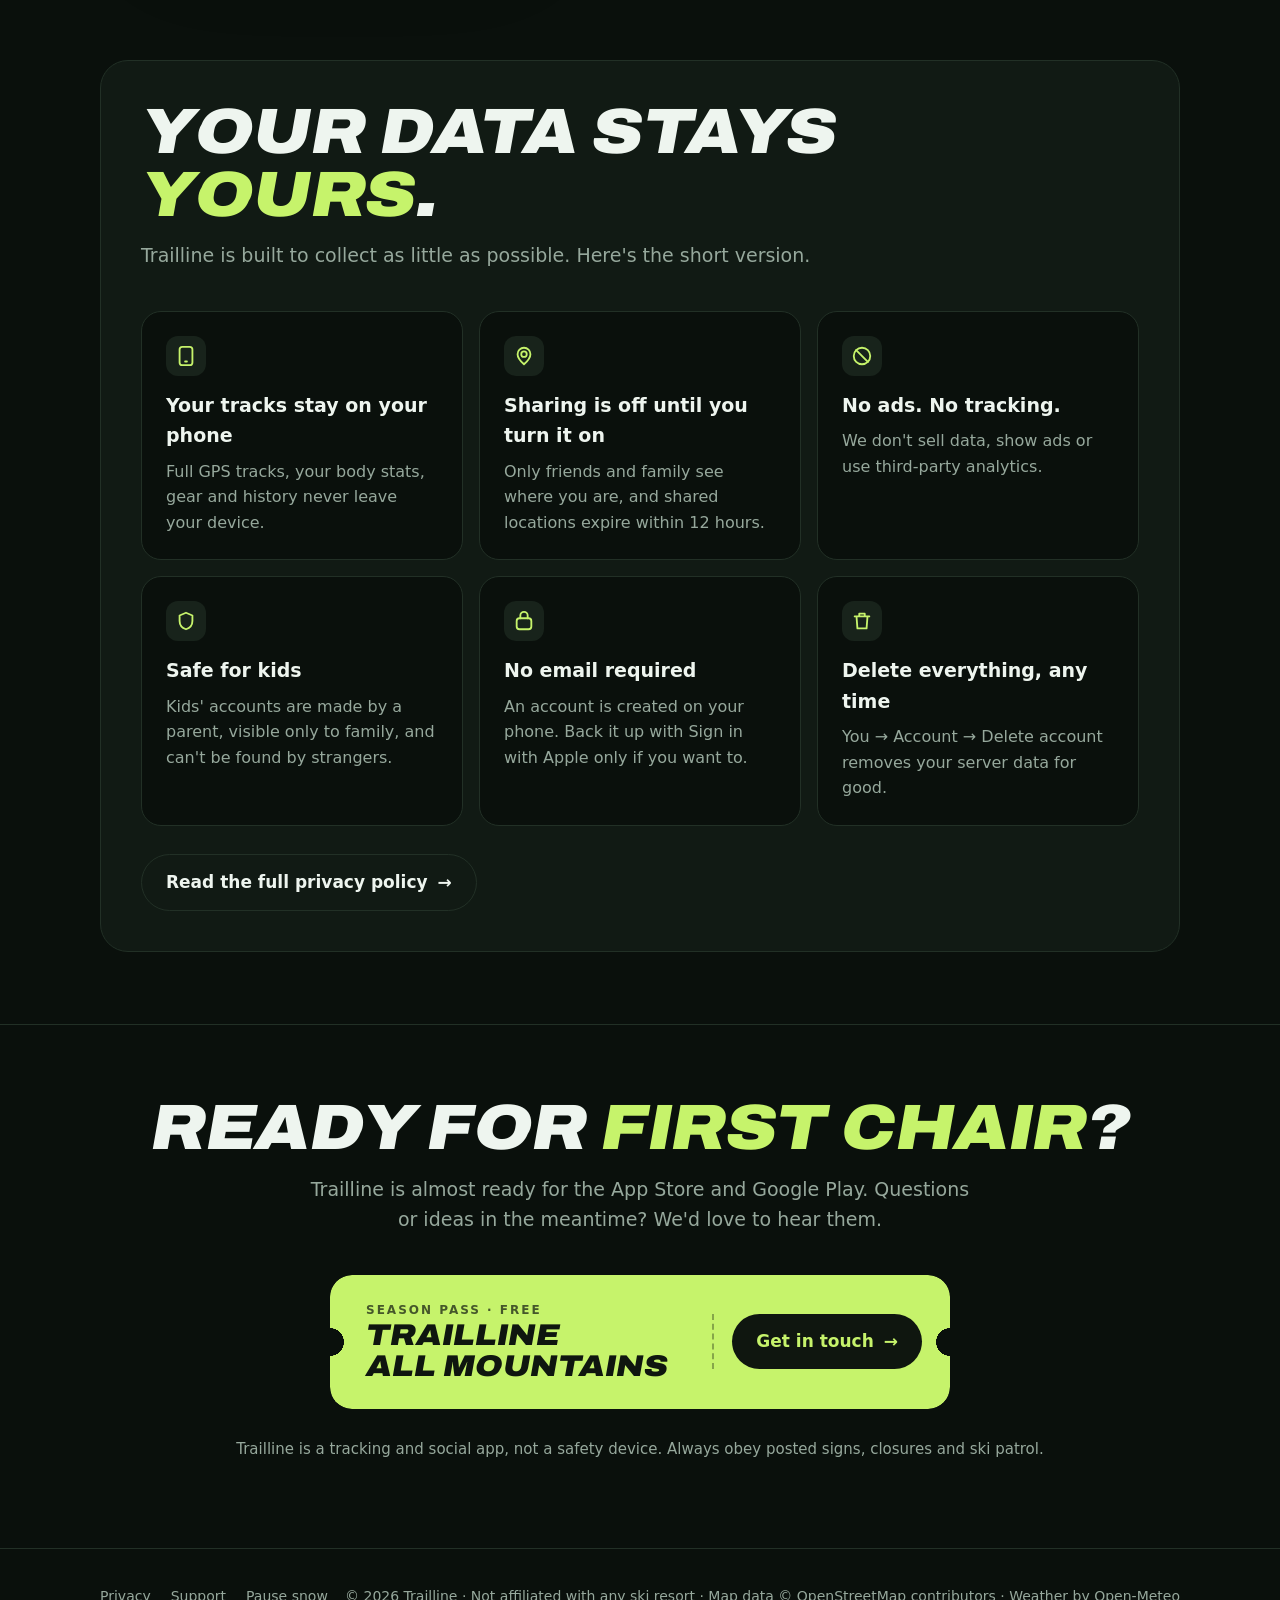
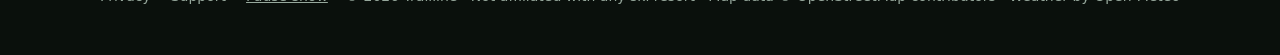
==== commit 828b2104: "Site: Rides home tab, first-open tour mention, privacy for rides and Got home safe Co-Authored-By: C" ====
--- a/index.html
+++ b/index.html
@@ -17,7 +17,7 @@
 <link rel="preconnect" href="https://fonts.googleapis.com">
 <link rel="preconnect" href="https://fonts.gstatic.com" crossorigin>
 <link rel="stylesheet" href="https://fonts.googleapis.com/css2?family=Archivo:ital,wdth,wght@0,62..125,400..900;1,62..125,700..900&display=swap">
-<link rel="stylesheet" href="styles.css?v=202611131230">
+<link rel="stylesheet" href="styles.css?v=202611131249">
 </head>
 <body class="home">
 <script>document.documentElement.classList.add("js")</script>
@@ -91,7 +91,7 @@
 <section id="features">
   <div class="wrap">
     <h2 class="display reveal">Built for the <span>chairlift</span>,<br>not the desk.</h2>
-    <p class="section-lede reveal">Big buttons for gloves, auto-pause when you stop, and no account to set up before first chair.</p>
+    <p class="section-lede reveal">Big buttons for gloves, auto-pause when you stop, no account to set up before first chair, and a quick tour the first time you open it.</p>
     <div class="stats">
       <div class="stat reveal"><b data-count="30">0</b><span>resorts at launch</span></div>
       <div class="stat reveal"><b data-count="0" data-static>0</b><span>ads, ever</span></div>
@@ -116,7 +116,7 @@
     </div>
     <div class="demo-phone reveal">
       <div class="bezel">
-        <video id="demo-video" src="img/demo.mp4?v=202611131230" poster="img/demo-poster.webp" muted loop playsinline preload="metadata"
+        <video id="demo-video" src="img/demo.mp4?v=202611131249" poster="img/demo-poster.webp" muted loop playsinline preload="metadata"
           aria-label="Trailline demo: tapping a run, saving a line, finding friends and meeting at a lift"></video>
         <button class="play" type="button" aria-label="Play demo">▶</button>
       </div>
@@ -132,6 +132,7 @@
         <img class="shot active" data-tab="ride" src="img/map.webp" alt="Map with your runs" width="664" height="1430">
         <img class="shot" data-tab="runs" src="img/runs.webp" alt="Runs list" width="664" height="1430" loading="lazy">
         <img class="shot" data-tab="crew" src="img/crew.webp" alt="Crew screen" width="664" height="1430" loading="lazy">
+        <img class="shot" data-tab="rides" src="img/rides.webp" alt="Offer seats home: pick-up spot, destination town, time and spare seats" width="664" height="1415" loading="lazy">
         <img class="shot" data-tab="snow" src="img/weather.webp" alt="Weather bubble" width="664" height="1430" loading="lazy">
         <img class="shot" data-tab="gear" data-view="wall" src="img/gear-wall.webp" alt="Gear wall: boards hanging, boots and bindings on shelves" width="664" height="1430" loading="lazy">
         <img class="shot" data-tab="gear" data-view="list" src="img/gear-list.webp" alt="Gear locker as a list" width="664" height="1430" loading="lazy">
@@ -144,6 +145,7 @@
         <button role="tab" aria-selected="true" data-tab="ride">Ride</button>
         <button role="tab" aria-selected="false" data-tab="runs">Runs</button>
         <button role="tab" aria-selected="false" data-tab="crew">Crew</button>
+        <button role="tab" aria-selected="false" data-tab="rides">Rides</button>
         <button role="tab" aria-selected="false" data-tab="snow">Snow</button>
         <button role="tab" aria-selected="false" data-tab="gear">Gear</button>
       </div>
@@ -162,6 +164,11 @@
           <h3>Ride together</h3>
           <p>Add friends with a short code you can shout across a lift line, or a QR. See who's out, where they are and which lift they're heading to. Then chat one-on-one or in a group with your whole crew.</p>
           <ul><li>Group chats for your crew, with quick replies that work with gloves on</li><li>Send your spot: friends tap it to see exactly where you are on the map</li><li>A notification when your crew messages you</li><li>No email or phone number needed</li><li>Trailline Family for kids in ski school</li></ul>
+        </div>
+        <div class="panel" data-tab="rides">
+          <h3>Spare seat? Share the ride home.</h3>
+          <p>Drivers 18 and over can offer seats home to their friends and family. Pick up at a public spot like the main lot, approve every rider, and sort out the details in chat.</p>
+          <ul><li>Only adult friends and family see your ride, never strangers or kids</li><li>No payments and no home addresses</li><li>“Got home safe” lets one person you choose follow your trip until you check in</li><li>Road condition links and a good-to-drive check before you post</li></ul>
         </div>
         <div class="panel" data-tab="snow">
           <h3>Check the snow. Then send it.</h3>
@@ -245,6 +252,6 @@
     <div>© 2026 Trailline · Not affiliated with any ski resort · Map data © OpenStreetMap contributors · Weather by Open-Meteo</div>
   </div>
 </footer>
-<script src="main.js?v=202611131230" defer></script>
+<script src="main.js?v=202611131249" defer></script>
 </body>
 </html>
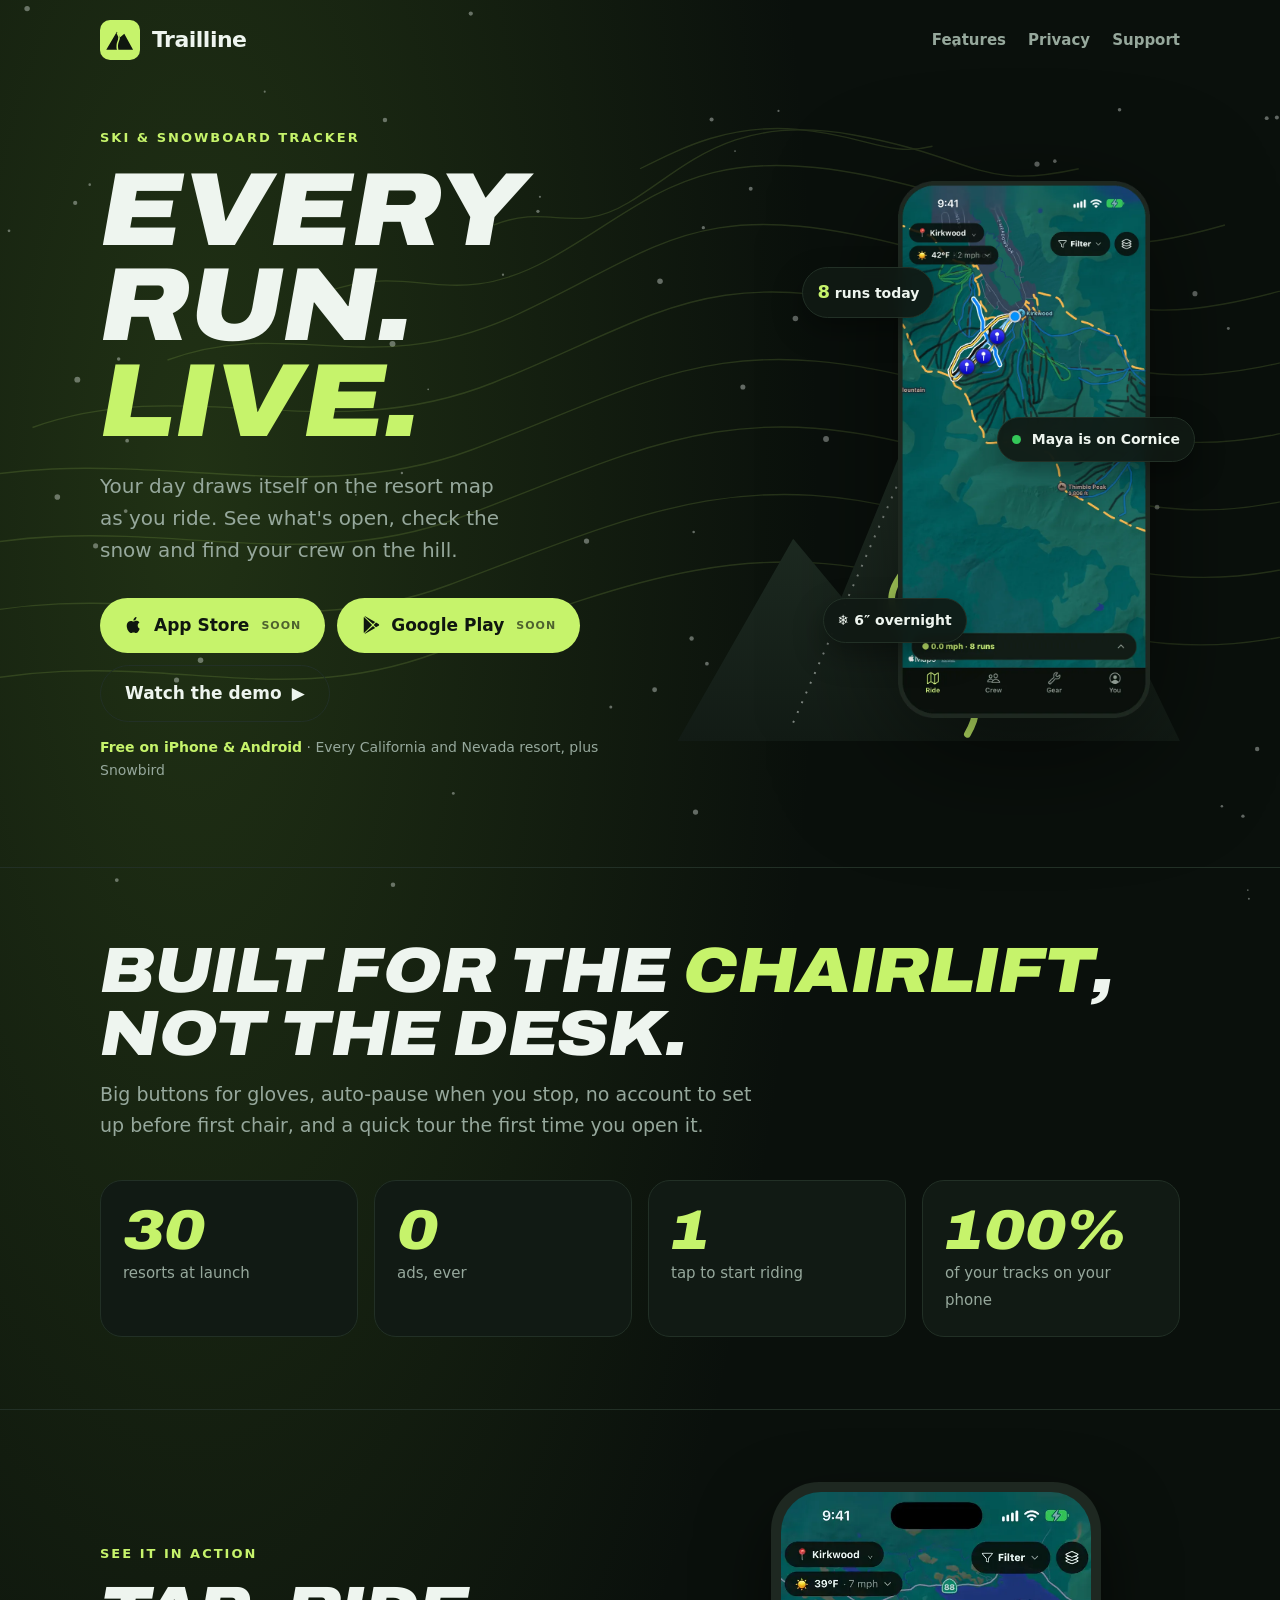
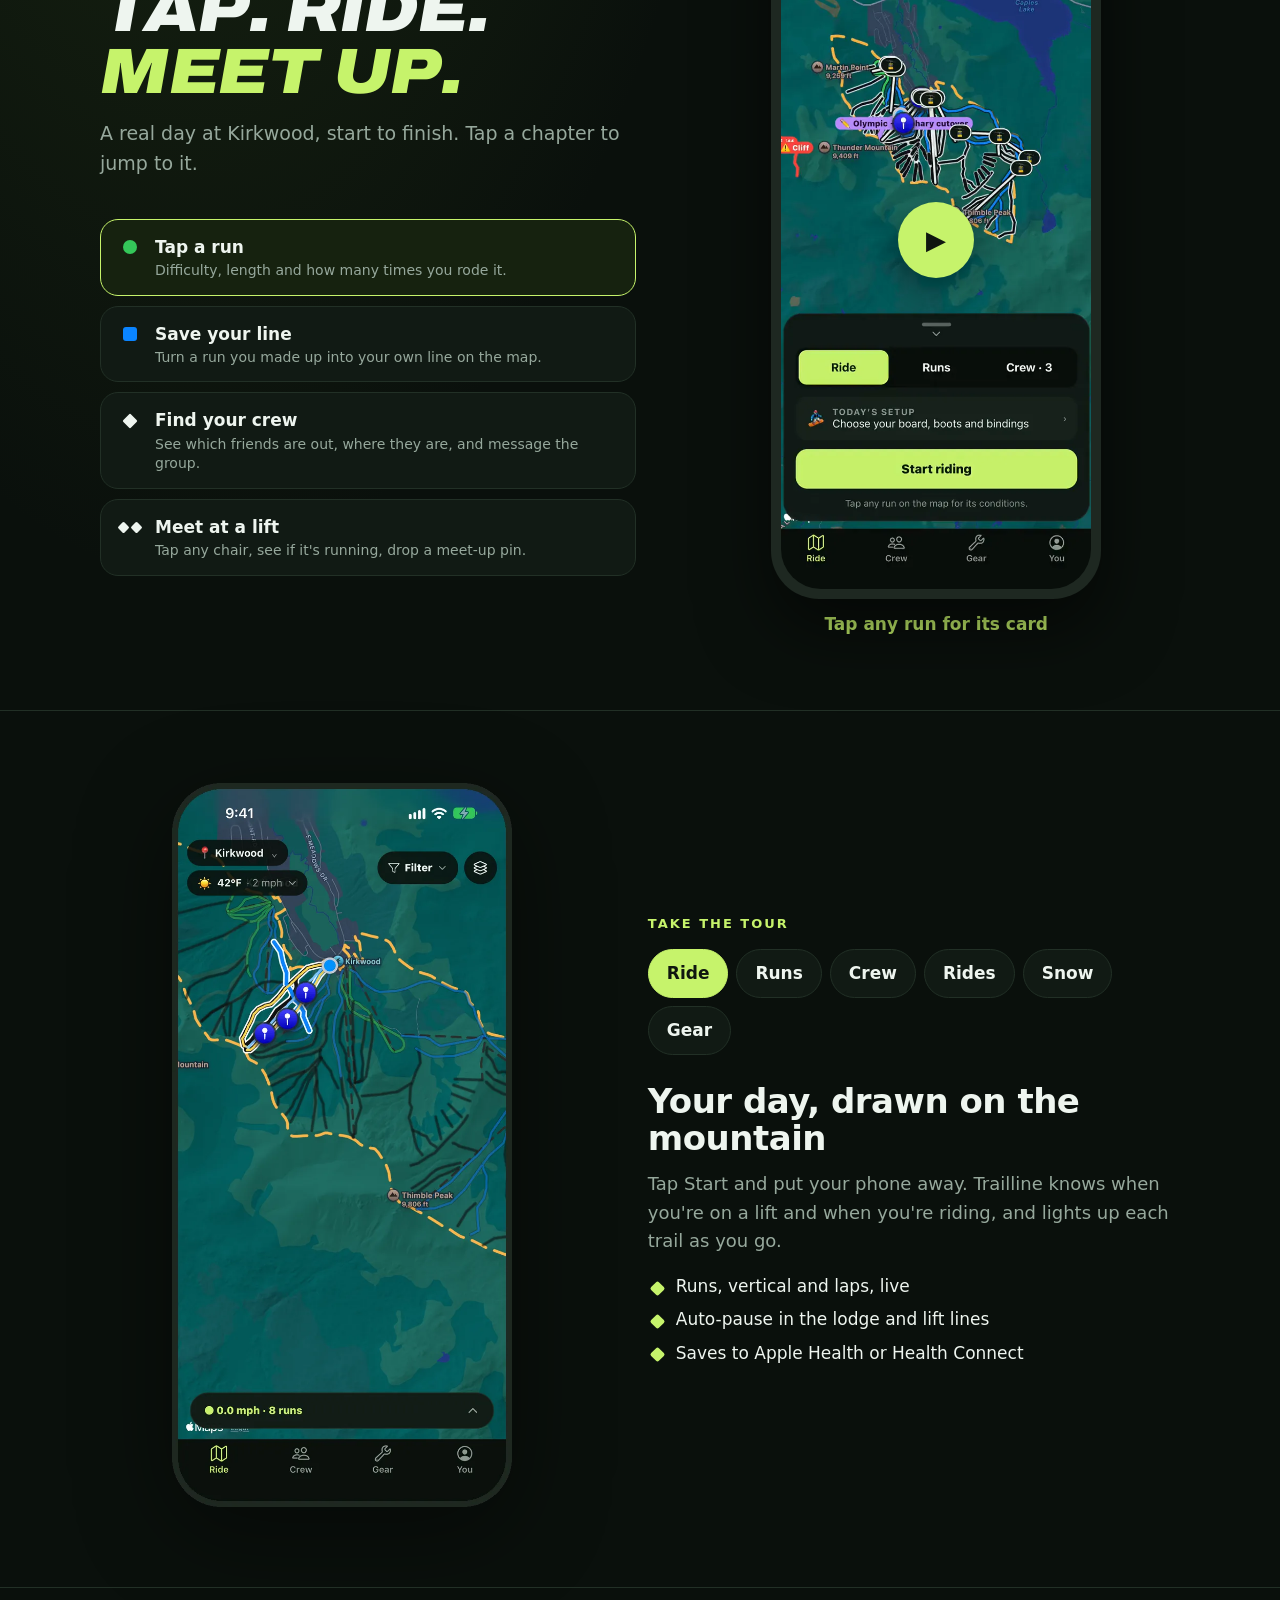
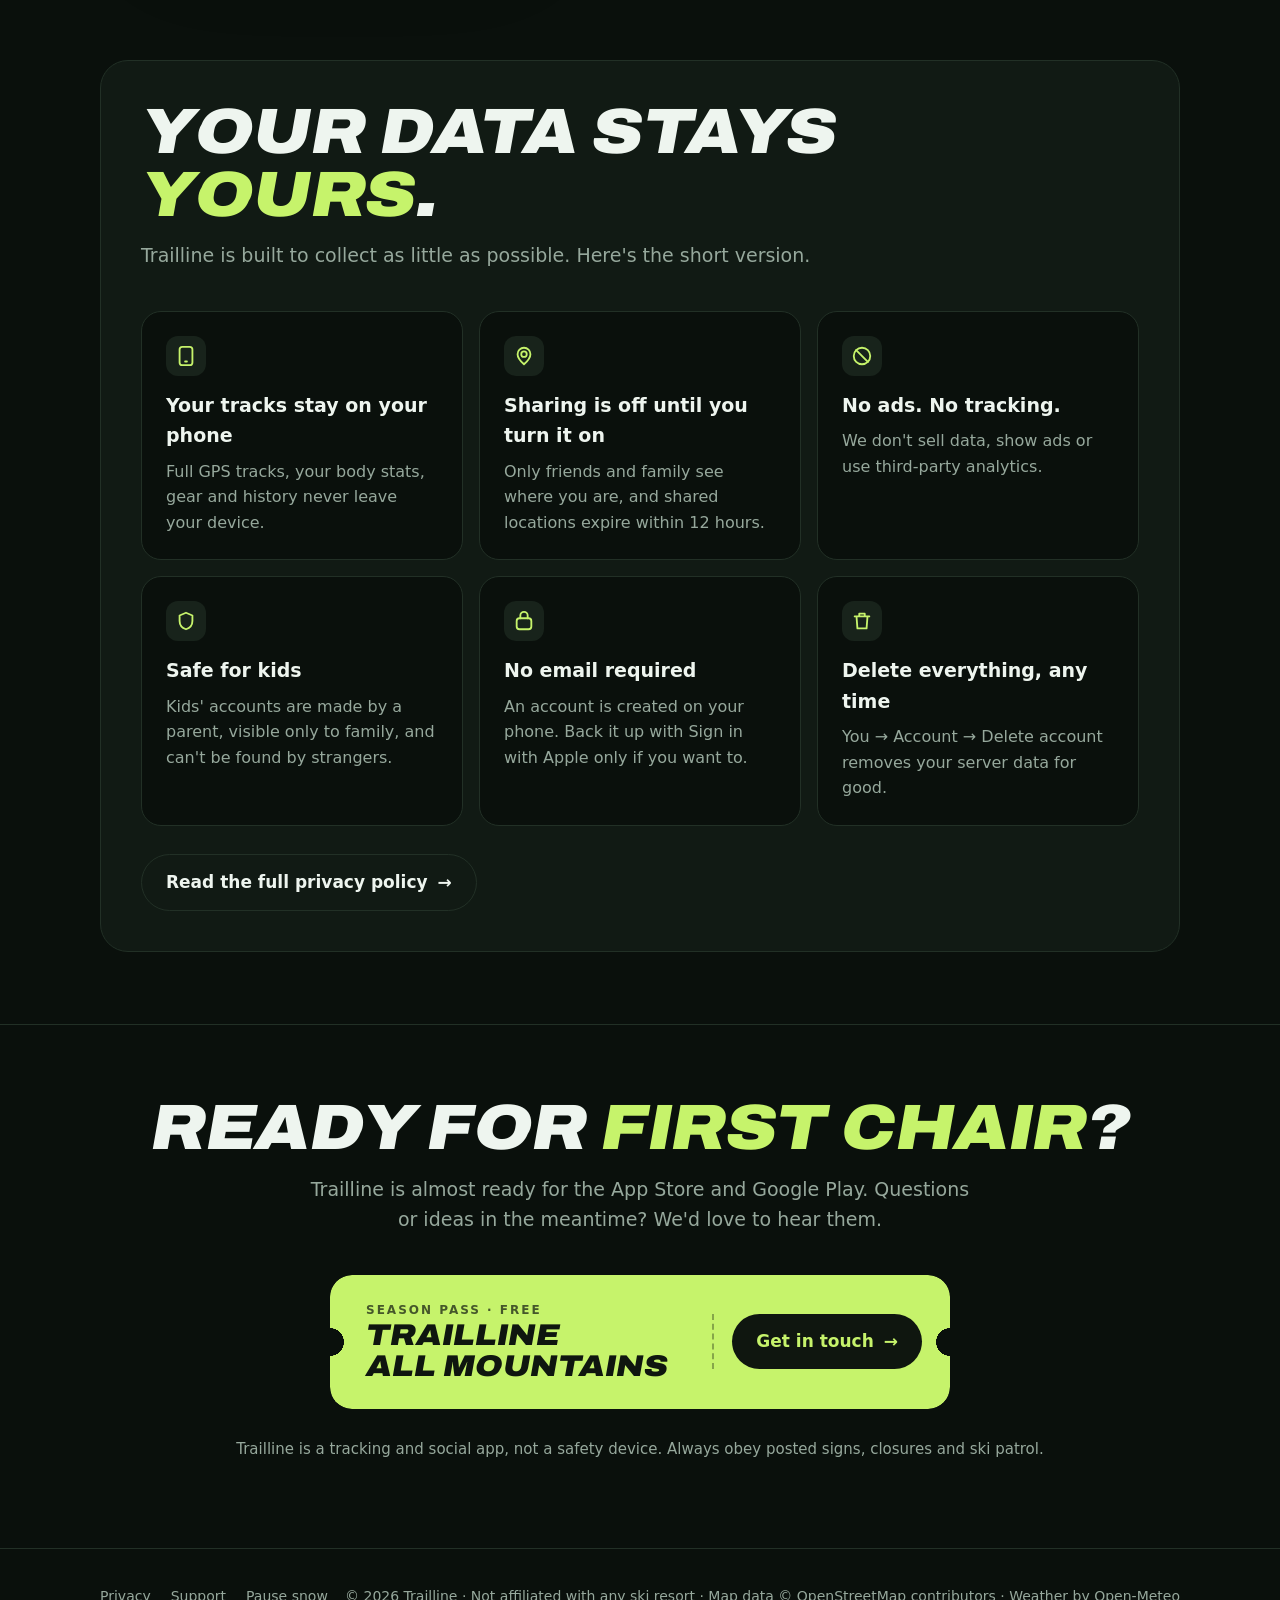
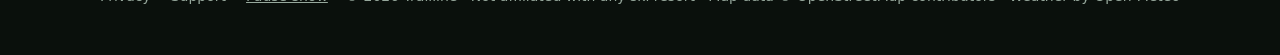
==== commit 9a78094d: "Site: mention friend nearby alerts Co-Authored-By: Claude Opus 5.5 <noreply@anthropic.com>" ====
--- a/index.html
+++ b/index.html
@@ -17,7 +17,7 @@
 <link rel="preconnect" href="https://fonts.googleapis.com">
 <link rel="preconnect" href="https://fonts.gstatic.com" crossorigin>
 <link rel="stylesheet" href="https://fonts.googleapis.com/css2?family=Archivo:ital,wdth,wght@0,62..125,400..900;1,62..125,700..900&display=swap">
-<link rel="stylesheet" href="styles.css?v=202611131249">
+<link rel="stylesheet" href="styles.css?v=202611131258">
 </head>
 <body class="home">
 <script>document.documentElement.classList.add("js")</script>
@@ -116,7 +116,7 @@
     </div>
     <div class="demo-phone reveal">
       <div class="bezel">
-        <video id="demo-video" src="img/demo.mp4?v=202611131249" poster="img/demo-poster.webp" muted loop playsinline preload="metadata"
+        <video id="demo-video" src="img/demo.mp4?v=202611131258" poster="img/demo-poster.webp" muted loop playsinline preload="metadata"
           aria-label="Trailline demo: tapping a run, saving a line, finding friends and meeting at a lift"></video>
         <button class="play" type="button" aria-label="Play demo">▶</button>
       </div>
@@ -163,7 +163,7 @@
         <div class="panel" data-tab="crew">
           <h3>Ride together</h3>
           <p>Add friends with a short code you can shout across a lift line, or a QR. See who's out, where they are and which lift they're heading to. Then chat one-on-one or in a group with your whole crew.</p>
-          <ul><li>Group chats for your crew, with quick replies that work with gloves on</li><li>Send your spot: friends tap it to see exactly where you are on the map</li><li>A notification when your crew messages you</li><li>No email or phone number needed</li><li>Trailline Family for kids in ski school</li></ul>
+          <ul><li>Group chats for your crew, with quick replies that work with gloves on</li><li>Send your spot: friends tap it to see exactly where you are on the map</li><li>A notification when your crew messages you</li><li>Optional heads-up when a friend is nearby on the hill</li><li>No email or phone number needed</li><li>Trailline Family for kids in ski school</li></ul>
         </div>
         <div class="panel" data-tab="rides">
           <h3>Spare seat? Share the ride home.</h3>
@@ -252,6 +252,6 @@
     <div>© 2026 Trailline · Not affiliated with any ski resort · Map data © OpenStreetMap contributors · Weather by Open-Meteo</div>
   </div>
 </footer>
-<script src="main.js?v=202611131249" defer></script>
+<script src="main.js?v=202611131258" defer></script>
 </body>
 </html>
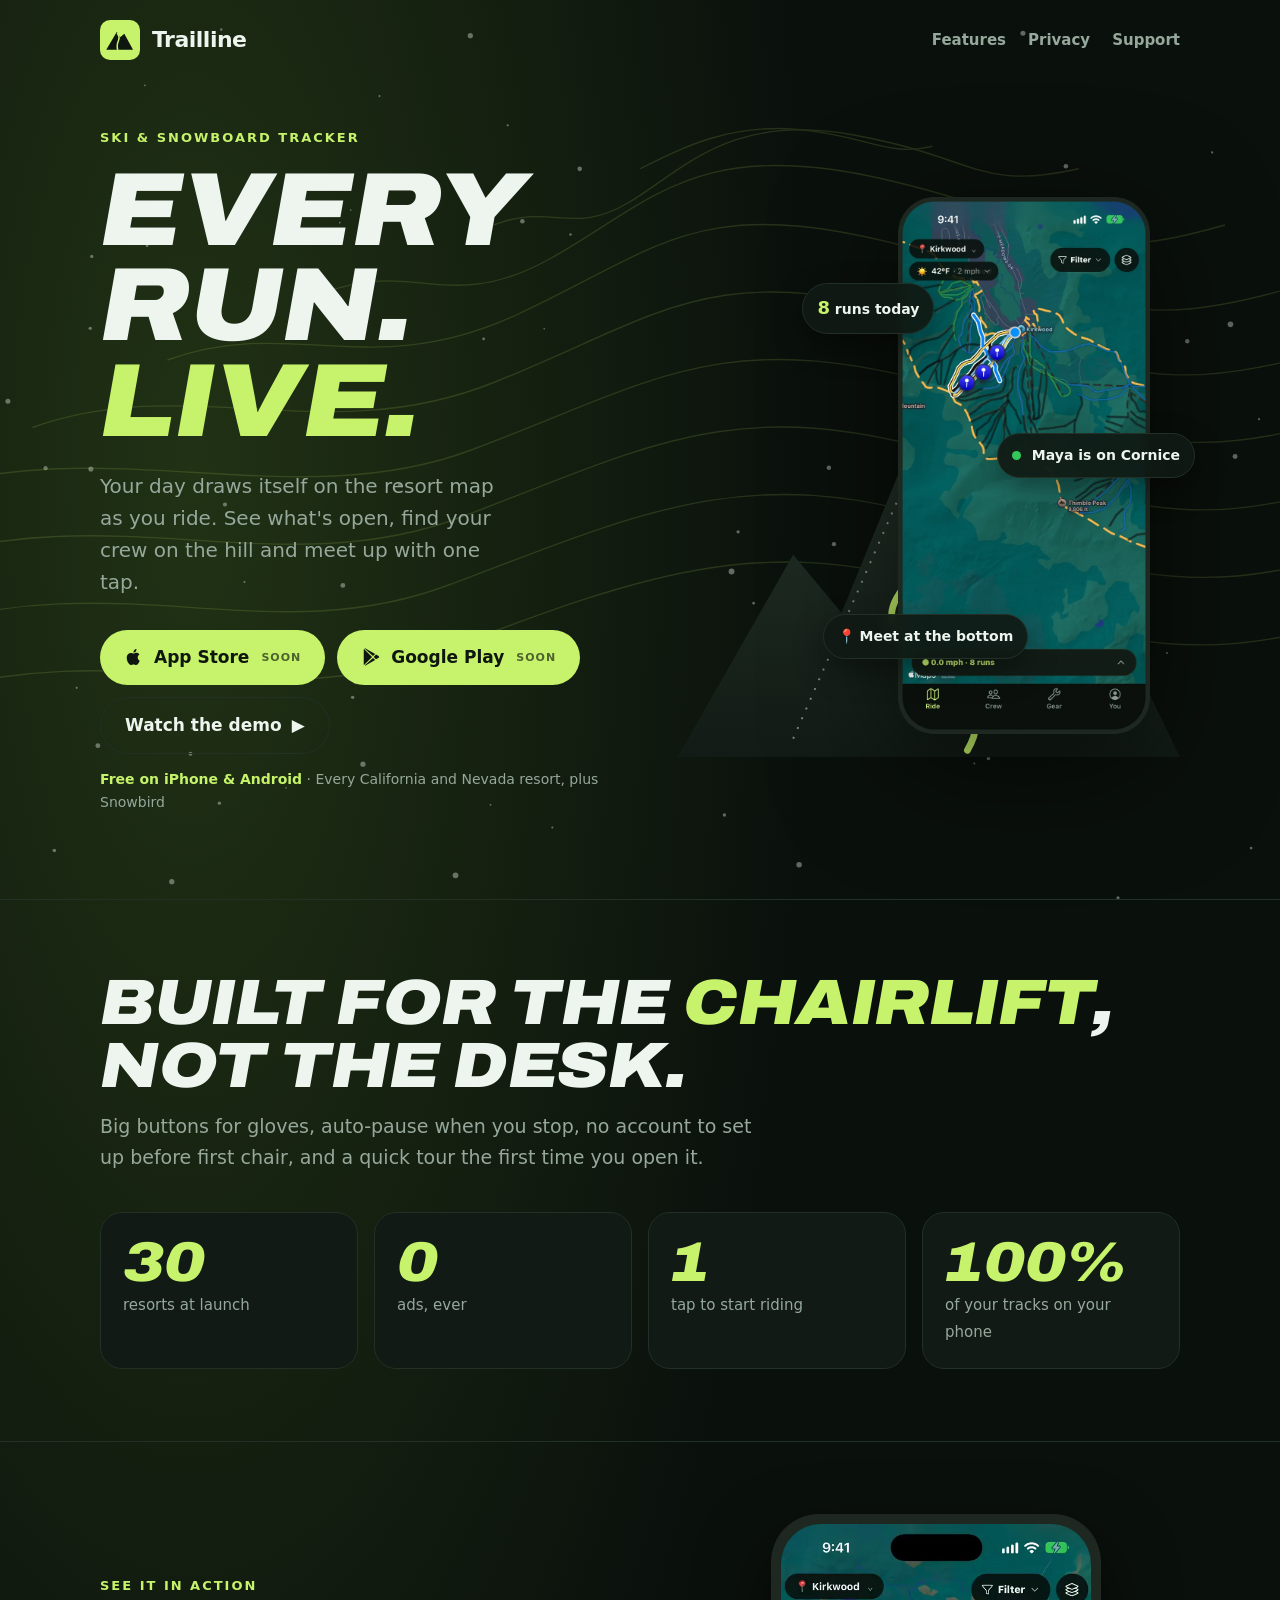
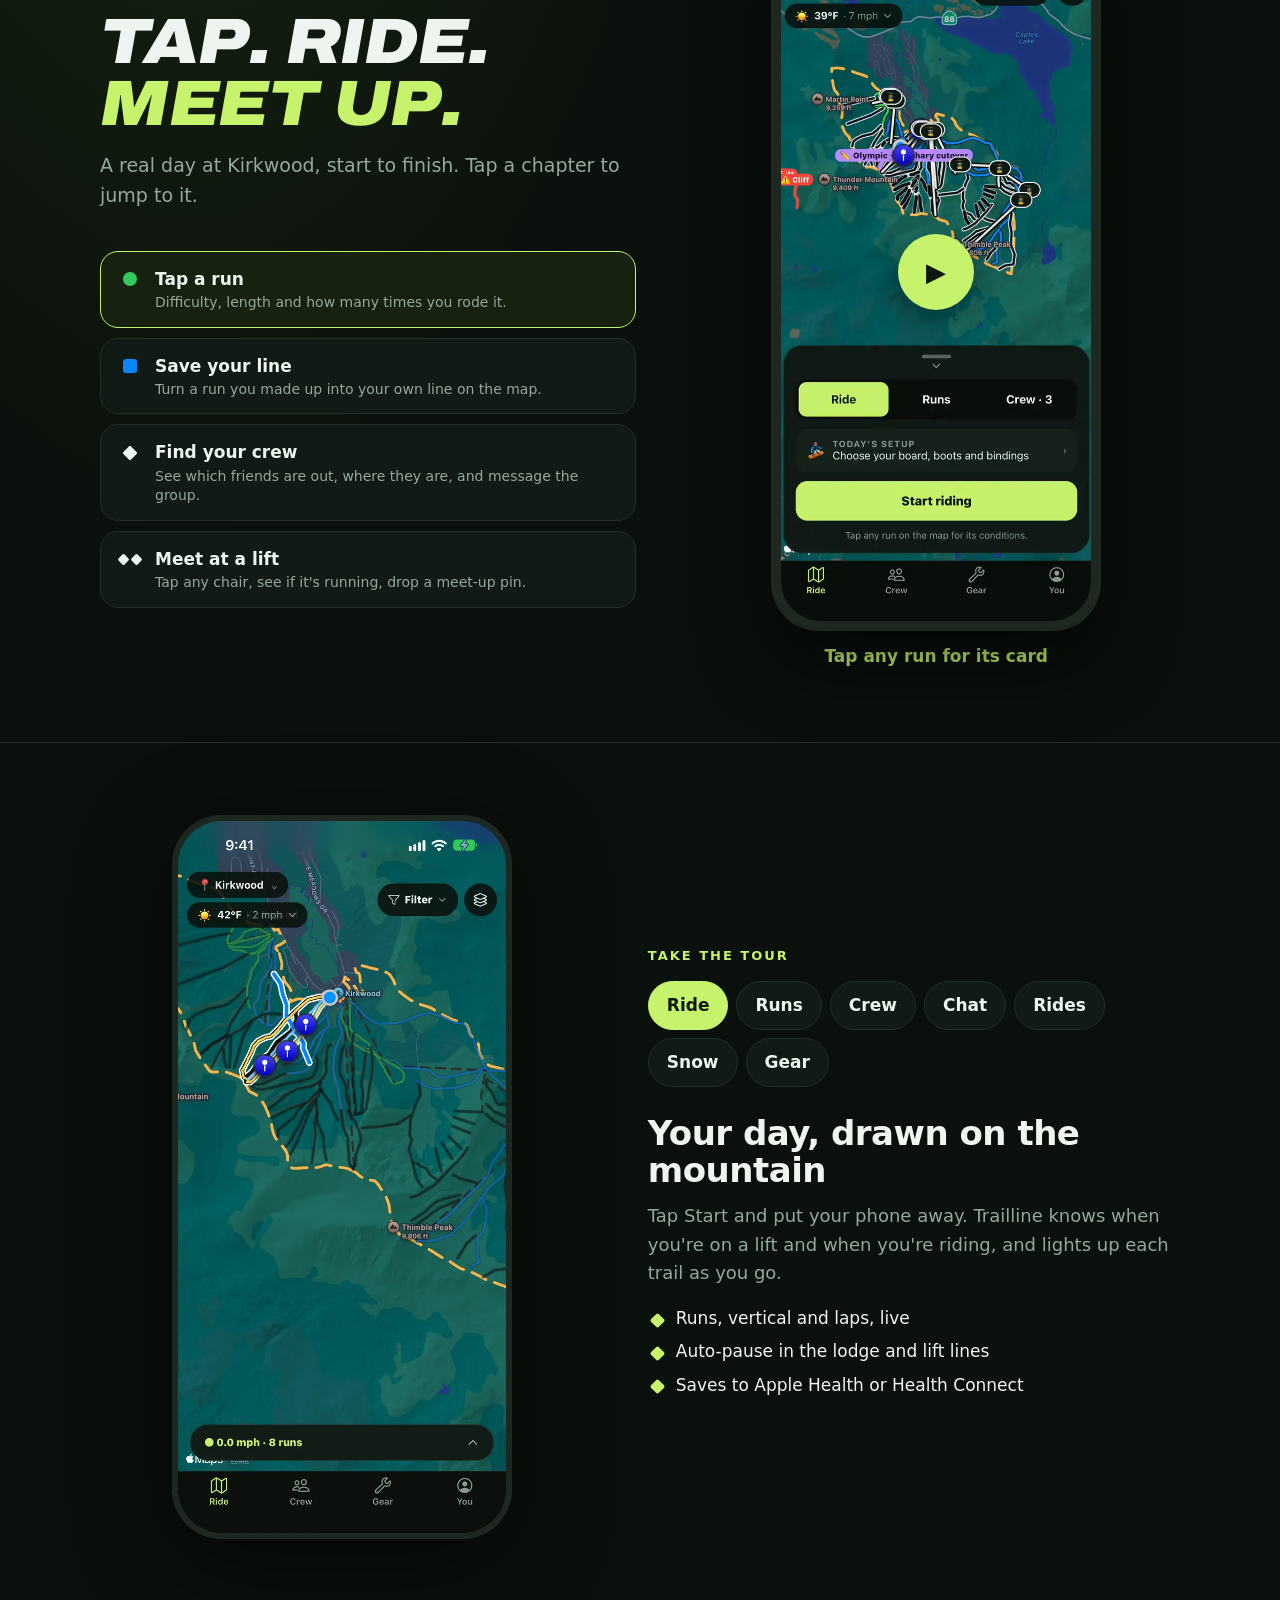
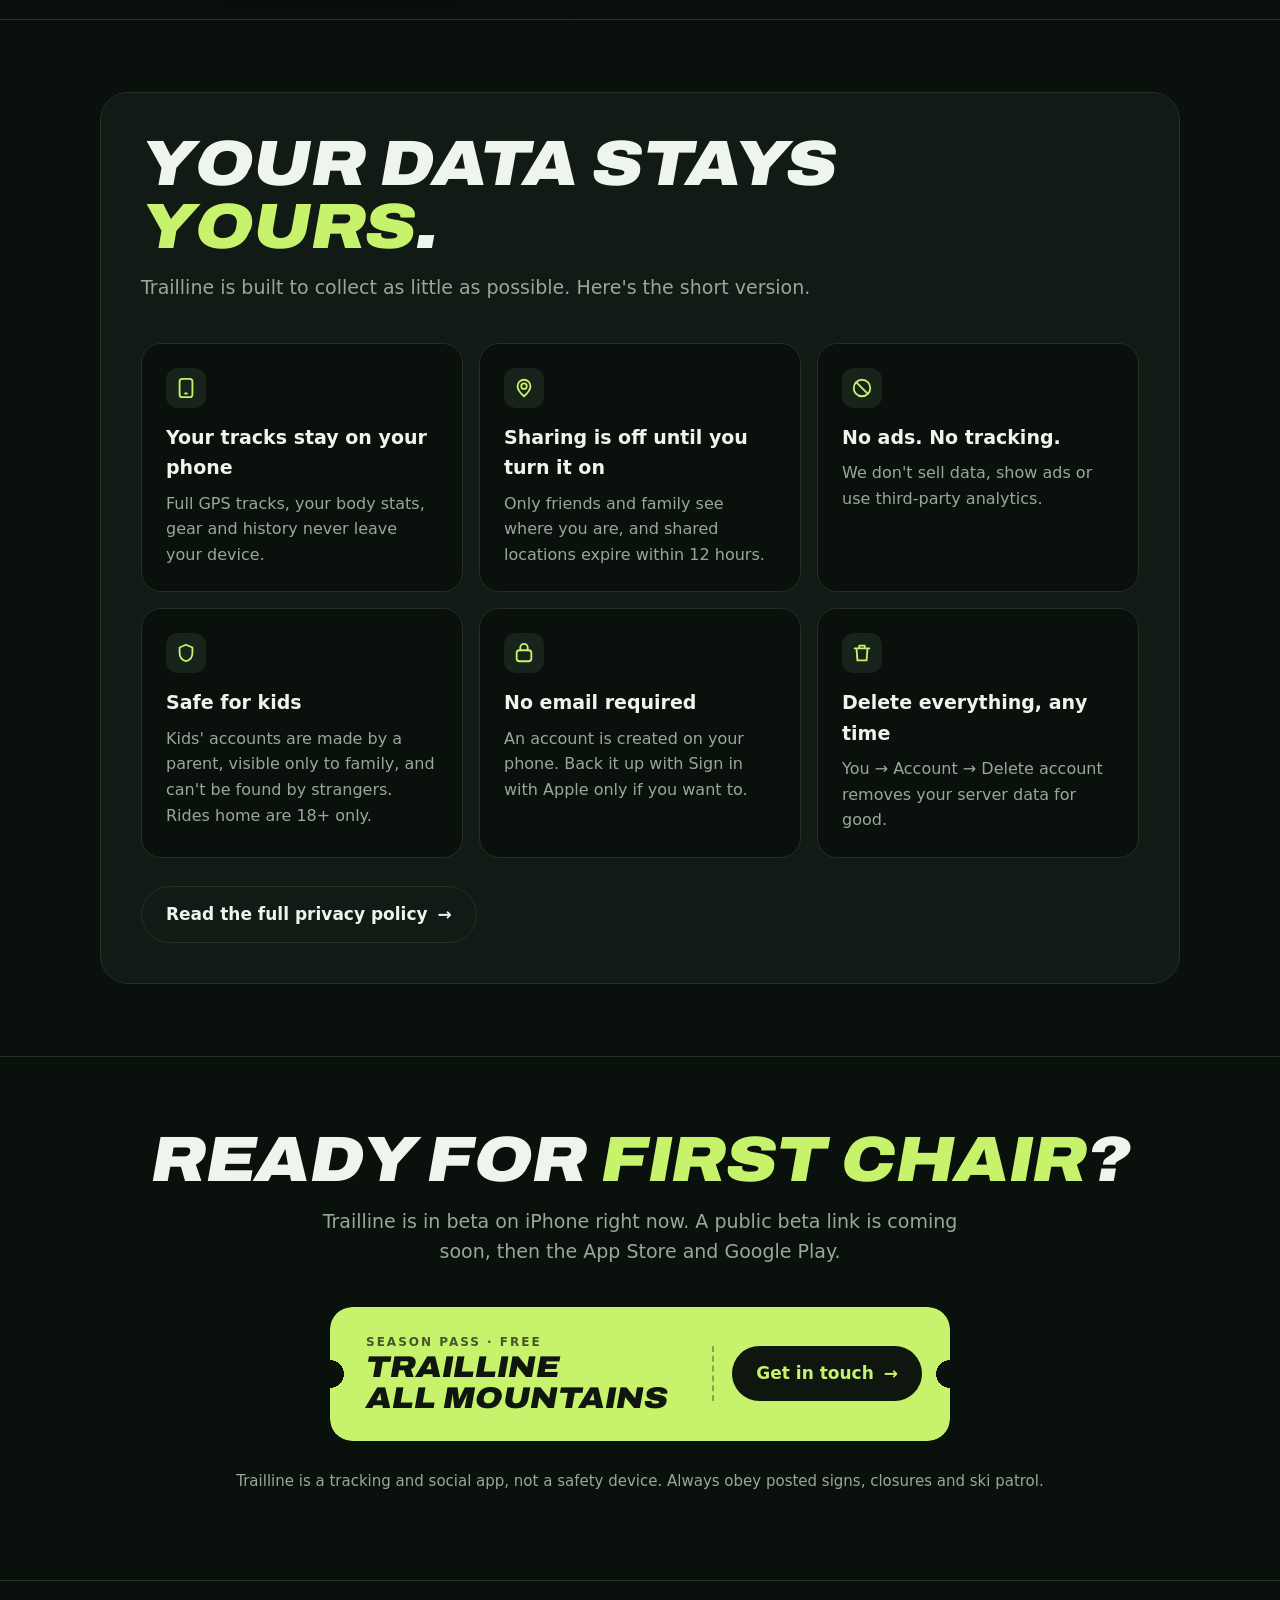
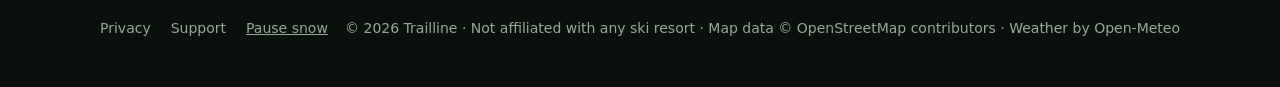
==== commit 3ed7b7c0: "Site: Chat tab with screenshot, hero copy, beta status, rides 18+, support FAQ Co-Authored-By: Claud" ====
--- a/index.html
+++ b/index.html
@@ -4,20 +4,20 @@
 <meta charset="utf-8">
 <meta name="viewport" content="width=device-width, initial-scale=1">
 <title>Trailline: ski & snowboard tracking with your crew</title>
-<meta name="description" content="Trailline draws every run on the resort map as you ride, shows what's open from rider reports, and lets you find your crew on the hill. No ads, no tracking.">
+<meta name="description" content="Trailline draws every run on the resort map as you ride, shows what's open, and helps you find, message and meet up with your crew on the hill. No ads, no tracking.">
 <link rel="canonical" href="https://trytrailline.app/">
 <link rel="icon" href="mark.svg">
 <link rel="apple-touch-icon" href="mark.svg">
 <meta name="theme-color" content="#0a100c">
 <meta property="og:title" content="Trailline: every run, live">
-<meta property="og:description" content="Ski & snowboard tracking with your crew. Runs on the map, rider reports, conditions and your gear.">
+<meta property="og:description" content="Ski & snowboard tracking with your crew. Runs on the map, group chat, rides home and your gear.">
 <meta property="og:image" content="https://trytrailline.app/img/og.jpg">
 <meta property="og:url" content="https://trytrailline.app/">
 <meta name="twitter:card" content="summary_large_image">
 <link rel="preconnect" href="https://fonts.googleapis.com">
 <link rel="preconnect" href="https://fonts.gstatic.com" crossorigin>
 <link rel="stylesheet" href="https://fonts.googleapis.com/css2?family=Archivo:ital,wdth,wght@0,62..125,400..900;1,62..125,700..900&display=swap">
-<link rel="stylesheet" href="styles.css?v=202611131258">
+<link rel="stylesheet" href="styles.css?v=202611131318">
 </head>
 <body class="home">
 <script>document.documentElement.classList.add("js")</script>
@@ -48,7 +48,7 @@
     <div class="hero-copy">
       <p class="eyebrow">Ski &amp; snowboard tracker</p>
       <h1 class="display">Every run.<br><span>Live.</span></h1>
-      <p class="lede">Your day draws itself on the resort map as you ride. See what's open, check the snow and find your crew on the hill.</p>
+      <p class="lede">Your day draws itself on the resort map as you ride. See what's open, find your crew on the hill and meet up with one tap.</p>
       <div class="cta">
         <a class="btn" href="#get">
           <svg viewBox="0 0 24 24" fill="currentColor" aria-hidden="true"><path d="M16.4 12.6c0-2.4 2-3.6 2.1-3.7-1.1-1.7-2.9-1.9-3.5-1.9-1.5-.2-2.9.9-3.7.9-.8 0-1.9-.9-3.2-.8-1.6 0-3.1 1-4 2.4-1.7 3-.4 7.4 1.2 9.8.8 1.2 1.8 2.5 3 2.4 1.2 0 1.7-.8 3.1-.8 1.5 0 1.9.8 3.2.8 1.3 0 2.1-1.2 2.9-2.4.9-1.3 1.3-2.7 1.3-2.8 0 0-2.4-.9-2.4-3.9zM14 5.4c.7-.8 1.1-1.9 1-3-.9 0-2.1.6-2.7 1.4-.6.7-1.1 1.8-1 2.9 1 .1 2.1-.5 2.7-1.3z"/></svg>
@@ -82,7 +82,7 @@
         <img class="phone p1 tilt" src="img/map.webp" alt="Trailline map with a recorded run" width="664" height="1430">
         <div class="chip c1"><b>8</b> runs today</div>
         <div class="chip c2"><span class="dot"></span> Maya is on Cornice</div>
-        <div class="chip c3">❄️ 6″ overnight</div>
+        <div class="chip c3">📍 Meet at the bottom</div>
       </div>
     </div>
   </header>
@@ -116,7 +116,7 @@
     </div>
     <div class="demo-phone reveal">
       <div class="bezel">
-        <video id="demo-video" src="img/demo.mp4?v=202611131258" poster="img/demo-poster.webp" muted loop playsinline preload="metadata"
+        <video id="demo-video" src="img/demo.mp4?v=202611131318" poster="img/demo-poster.webp" muted loop playsinline preload="metadata"
           aria-label="Trailline demo: tapping a run, saving a line, finding friends and meeting at a lift"></video>
         <button class="play" type="button" aria-label="Play demo">▶</button>
       </div>
@@ -132,6 +132,7 @@
         <img class="shot active" data-tab="ride" src="img/map.webp" alt="Map with your runs" width="664" height="1430">
         <img class="shot" data-tab="runs" src="img/runs.webp" alt="Runs list" width="664" height="1430" loading="lazy">
         <img class="shot" data-tab="crew" src="img/crew.webp" alt="Crew screen" width="664" height="1430" loading="lazy">
+        <img class="shot" data-tab="chat" src="img/chat.webp" alt="Chat with quick replies and a shared spot you can tap to see on the map" width="664" height="1415" loading="lazy">
         <img class="shot" data-tab="rides" src="img/rides.webp" alt="Offer seats home: pick-up spot, destination town, time and spare seats" width="664" height="1415" loading="lazy">
         <img class="shot" data-tab="snow" src="img/weather.webp" alt="Weather bubble" width="664" height="1430" loading="lazy">
         <img class="shot" data-tab="gear" data-view="wall" src="img/gear-wall.webp" alt="Gear wall: boards hanging, boots and bindings on shelves" width="664" height="1430" loading="lazy">
@@ -145,6 +146,7 @@
         <button role="tab" aria-selected="true" data-tab="ride">Ride</button>
         <button role="tab" aria-selected="false" data-tab="runs">Runs</button>
         <button role="tab" aria-selected="false" data-tab="crew">Crew</button>
+        <button role="tab" aria-selected="false" data-tab="chat">Chat</button>
         <button role="tab" aria-selected="false" data-tab="rides">Rides</button>
         <button role="tab" aria-selected="false" data-tab="snow">Snow</button>
         <button role="tab" aria-selected="false" data-tab="gear">Gear</button>
@@ -162,8 +164,13 @@
         </div>
         <div class="panel" data-tab="crew">
           <h3>Ride together</h3>
-          <p>Add friends with a short code you can shout across a lift line, or a QR. See who's out, where they are and which lift they're heading to. Then chat one-on-one or in a group with your whole crew.</p>
-          <ul><li>Group chats for your crew, with quick replies that work with gloves on</li><li>Send your spot: friends tap it to see exactly where you are on the map</li><li>A notification when your crew messages you</li><li>Optional heads-up when a friend is nearby on the hill</li><li>No email or phone number needed</li><li>Trailline Family for kids in ski school</li></ul>
+          <p>Add friends with a short code you can shout across a lift line, or a QR. See who's out, where they are and which lift they're heading to.</p>
+          <ul><li>Optional heads-up when a friend is nearby, or at the same lift</li><li>Sharing is off until you turn it on</li><li>No email or phone number needed</li><li>Trailline Family for kids in ski school</li></ul>
+        </div>
+        <div class="panel" data-tab="chat">
+          <h3>Meet up with one tap</h3>
+          <p>Message a friend or start a group for your whole crew. Big quick replies work with gloves on, and one bar of signal is enough.</p>
+          <ul><li>📍 Send my spot: friends tap it to see exactly where you are on the map</li><li>“Meet at the bottom”, “One more run?”, “Lunch?” and more</li><li>A notification when your crew messages you</li><li>Messages wait on your phone and send when you get signal</li></ul>
         </div>
         <div class="panel" data-tab="rides">
           <h3>Spare seat? Share the ride home.</h3>
@@ -213,7 +220,7 @@
         <div class="card lift-card">
           <div class="icon"><svg viewBox="0 0 24 24"><path d="M12 3l7 3v6c0 4.5-3 7.7-7 9-4-1.3-7-4.5-7-9V6z"/></svg></div>
           <h3>Safe for kids</h3>
-          <p>Kids' accounts are made by a parent, visible only to family, and can't be found by strangers.</p>
+          <p>Kids' accounts are made by a parent, visible only to family, and can't be found by strangers. Rides home are 18+ only.</p>
         </div>
         <div class="card lift-card">
           <div class="icon"><svg viewBox="0 0 24 24"><rect x="4" y="9" width="16" height="12" rx="3"/><path d="M8 9V6a4 4 0 0 1 8 0v3"/></svg></div>
@@ -234,7 +241,7 @@
 <section id="get">
   <div class="wrap get">
     <h2 class="display reveal">Ready for <span>first chair</span>?</h2>
-    <p class="section-lede reveal">Trailline is almost ready for the App Store and Google Play. Questions or ideas in the meantime? We'd love to hear them.</p>
+    <p class="section-lede reveal">Trailline is in beta on iPhone right now. A public beta link is coming soon, then the App Store and Google Play.</p>
     <div class="ticket reveal">
       <div>
         <div class="label">Season pass · Free</div>
@@ -252,6 +259,6 @@
     <div>© 2026 Trailline · Not affiliated with any ski resort · Map data © OpenStreetMap contributors · Weather by Open-Meteo</div>
   </div>
 </footer>
-<script src="main.js?v=202611131258" defer></script>
+<script src="main.js?v=202611131318" defer></script>
 </body>
 </html>
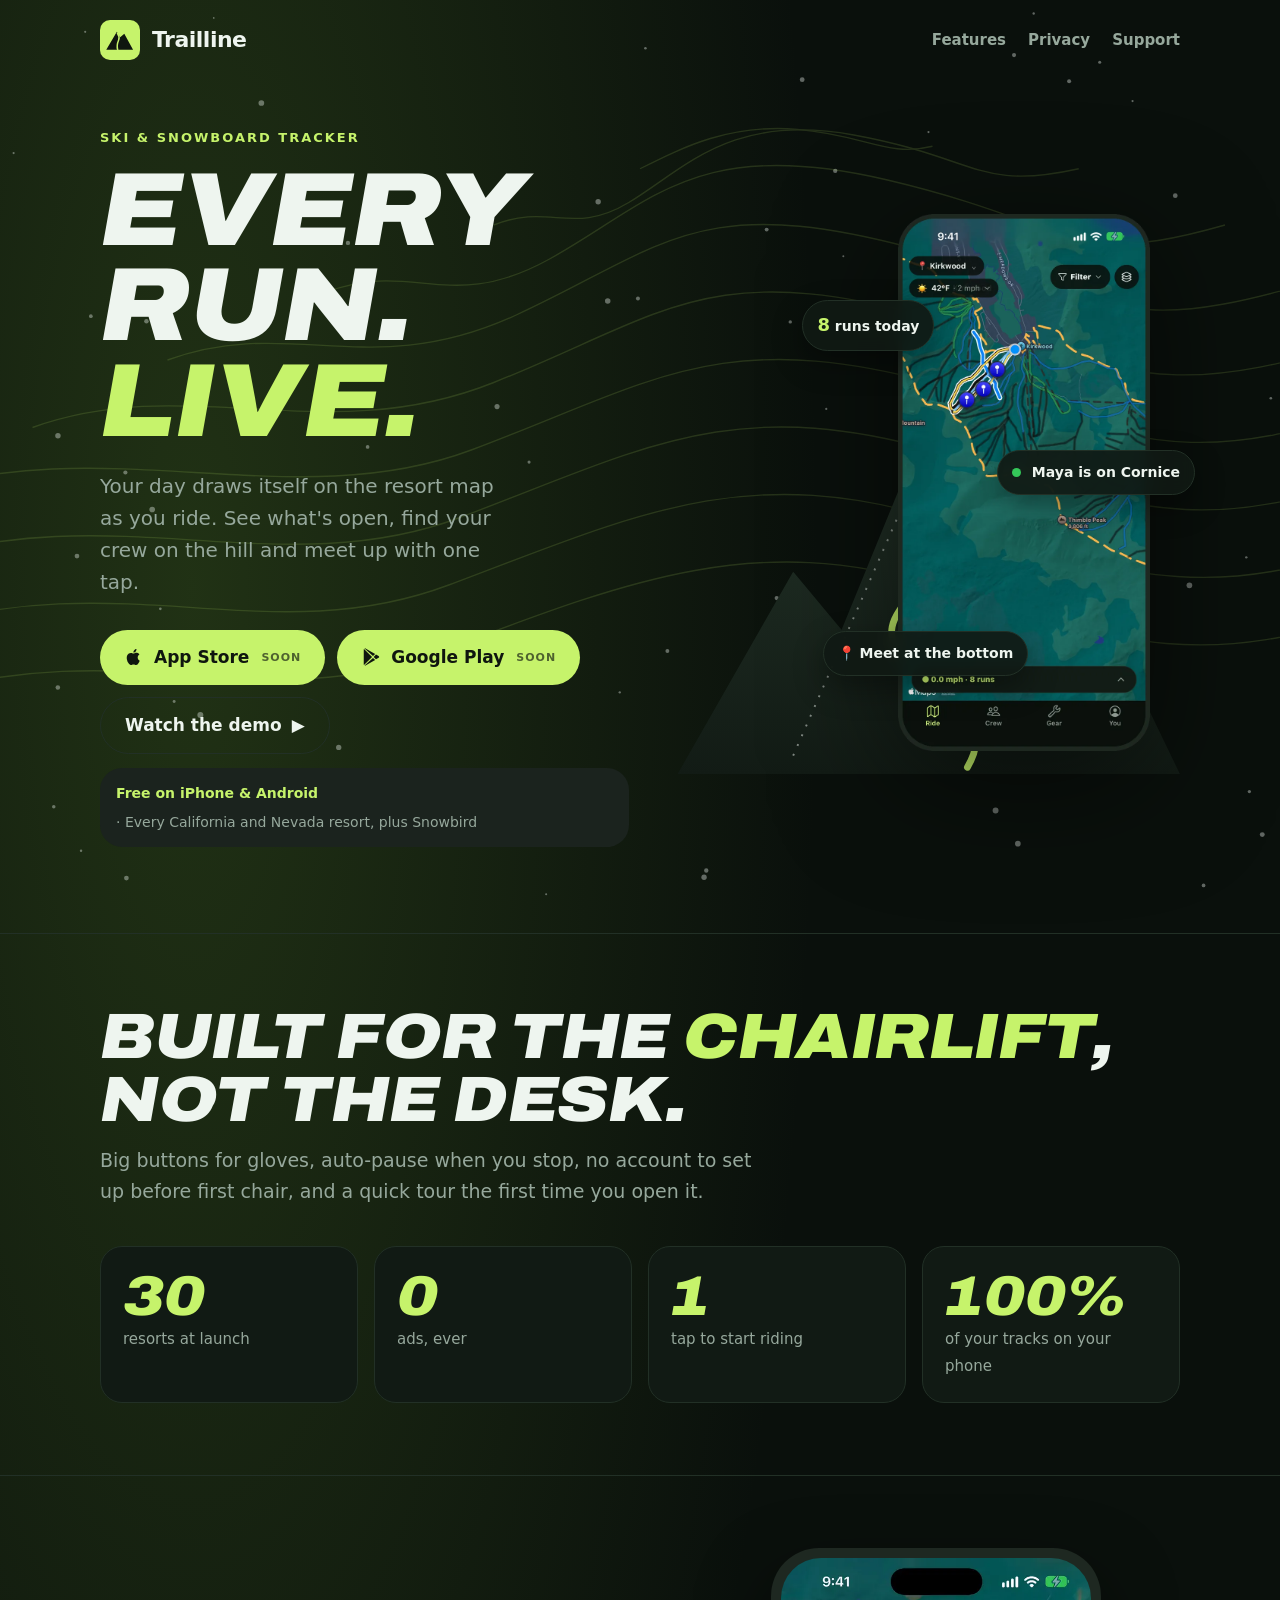
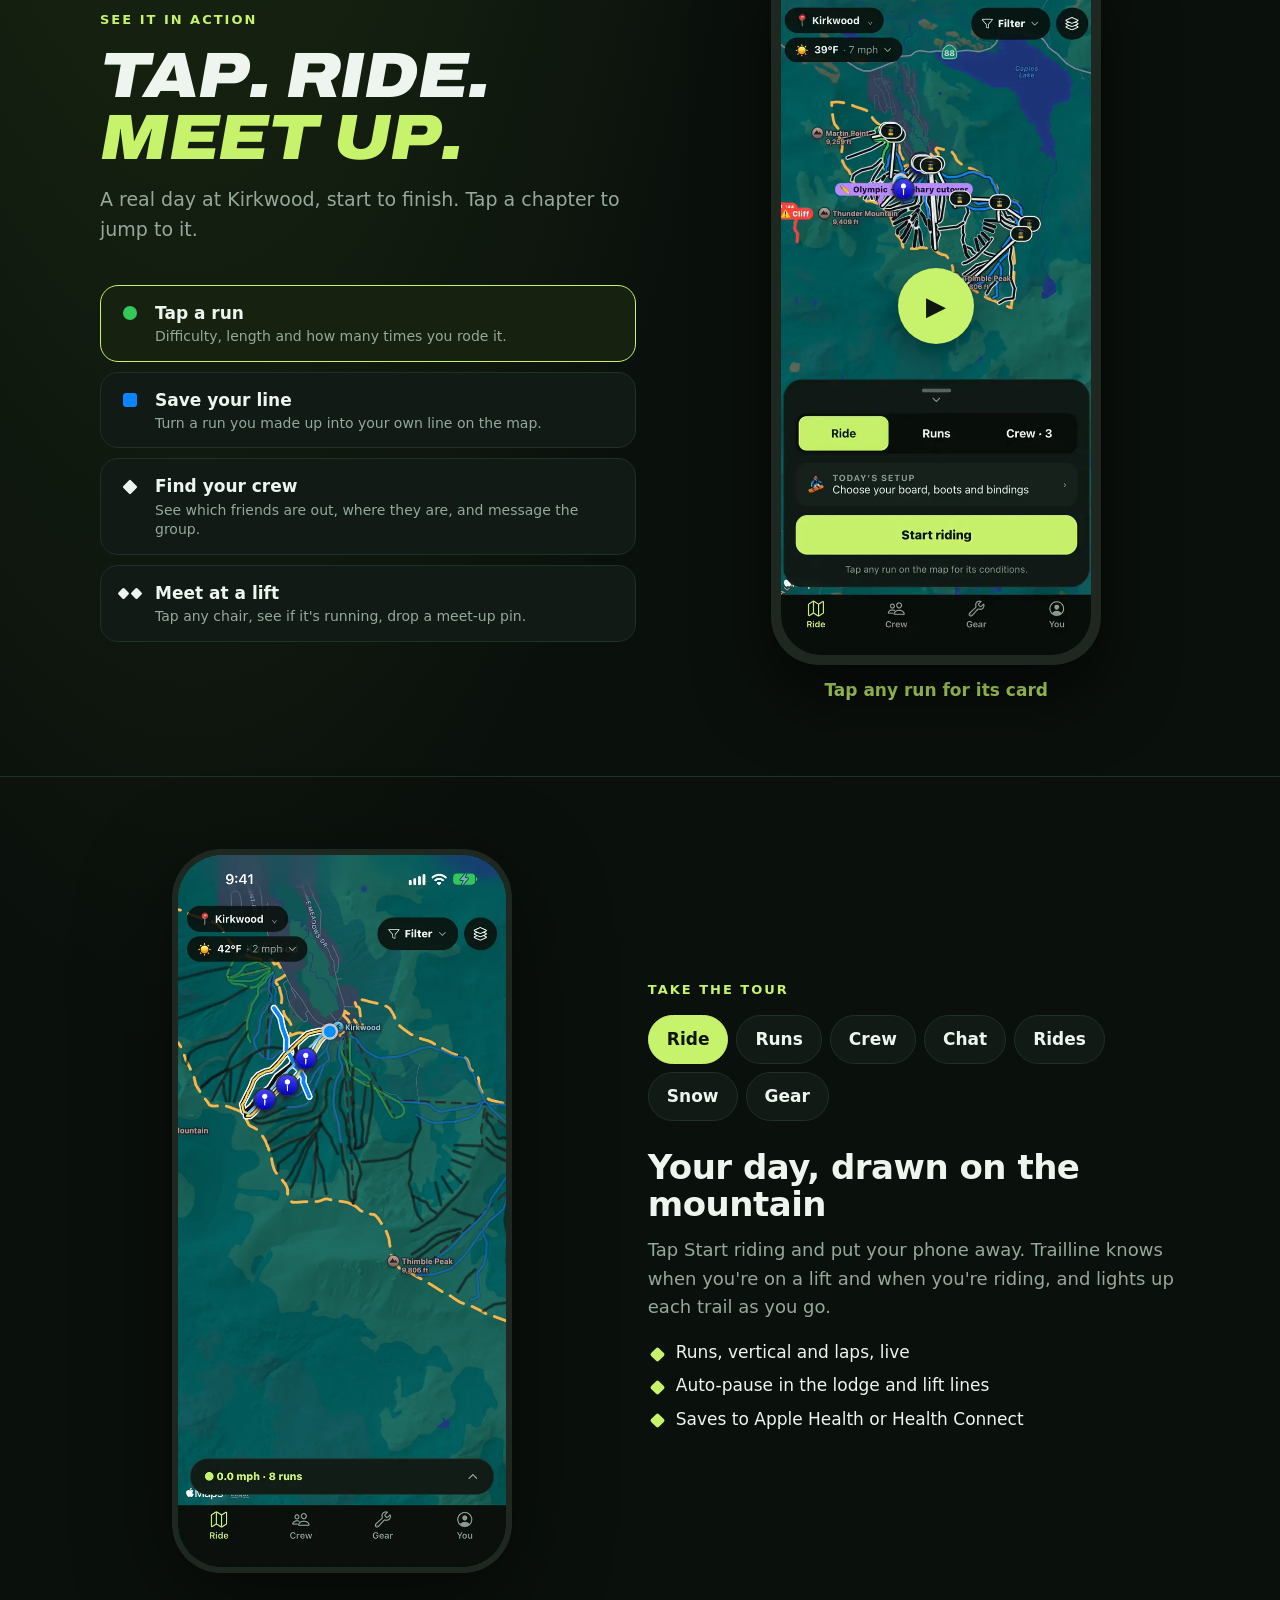
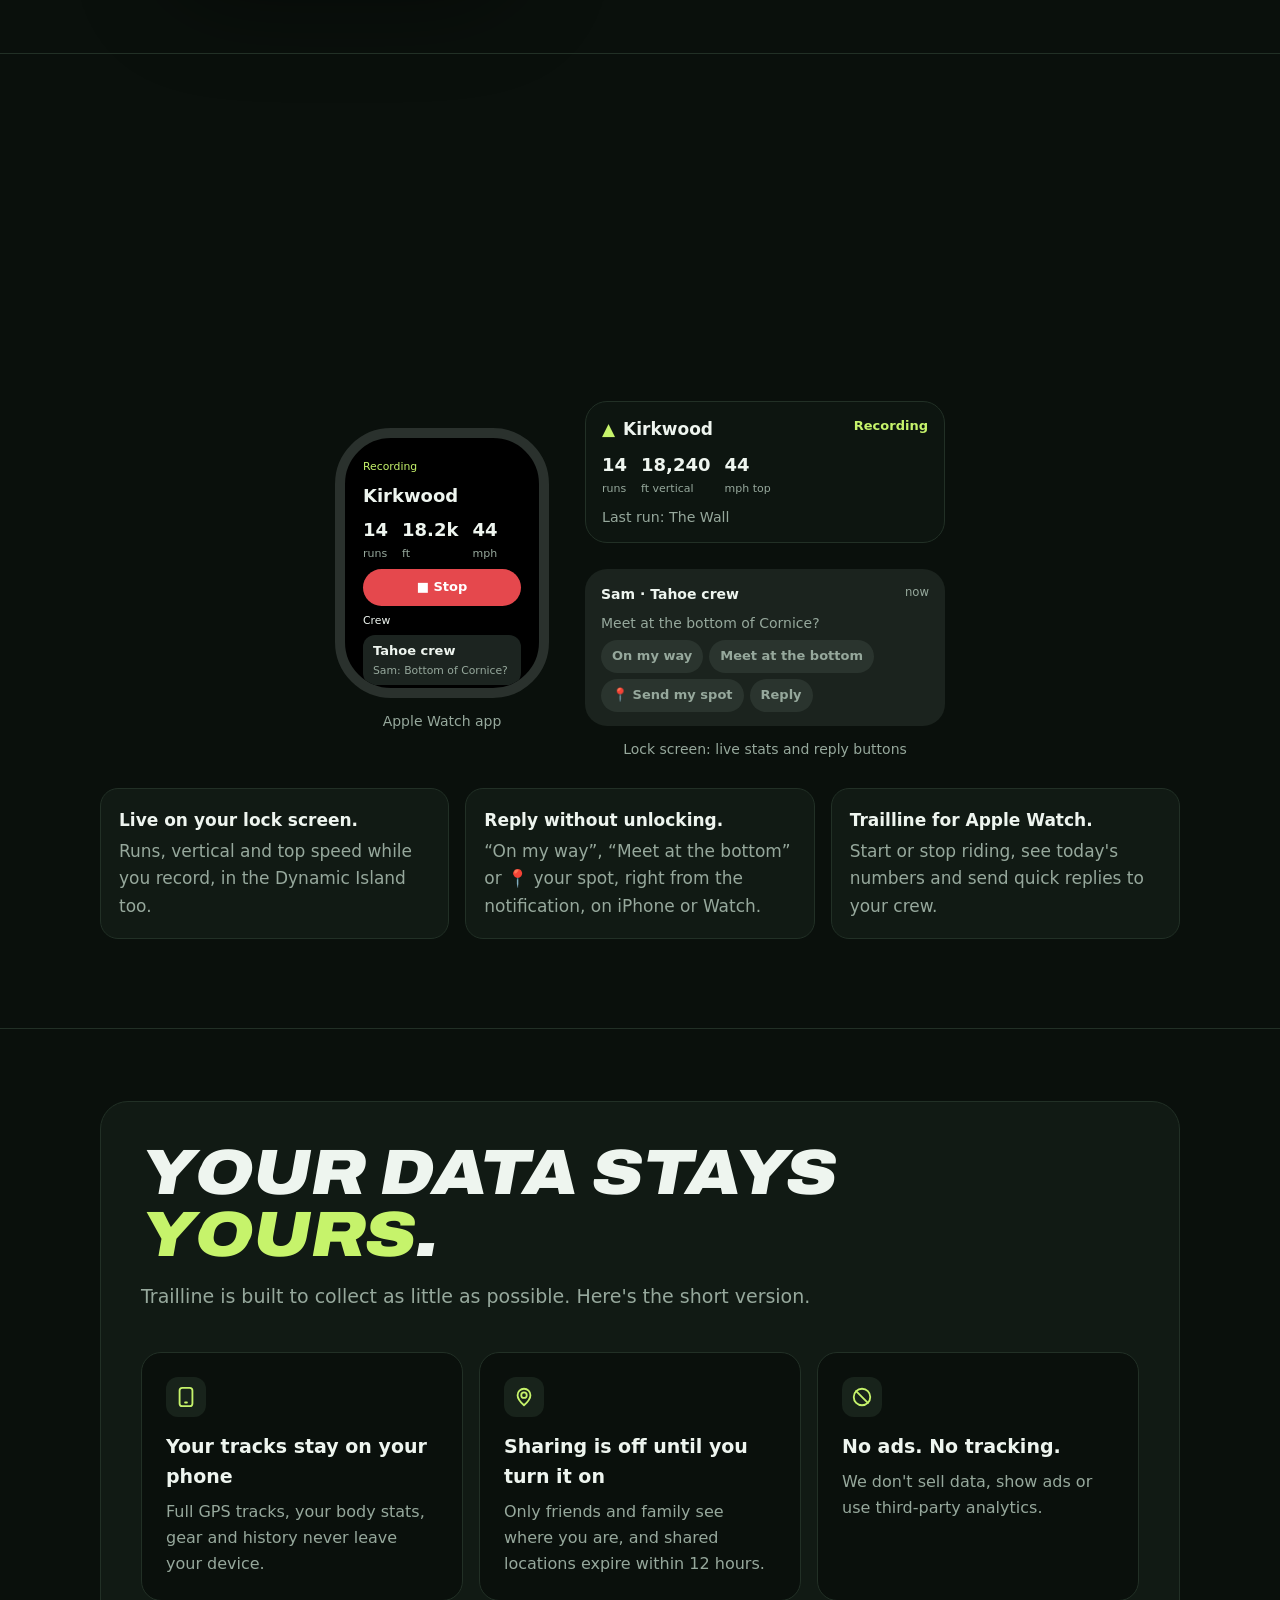
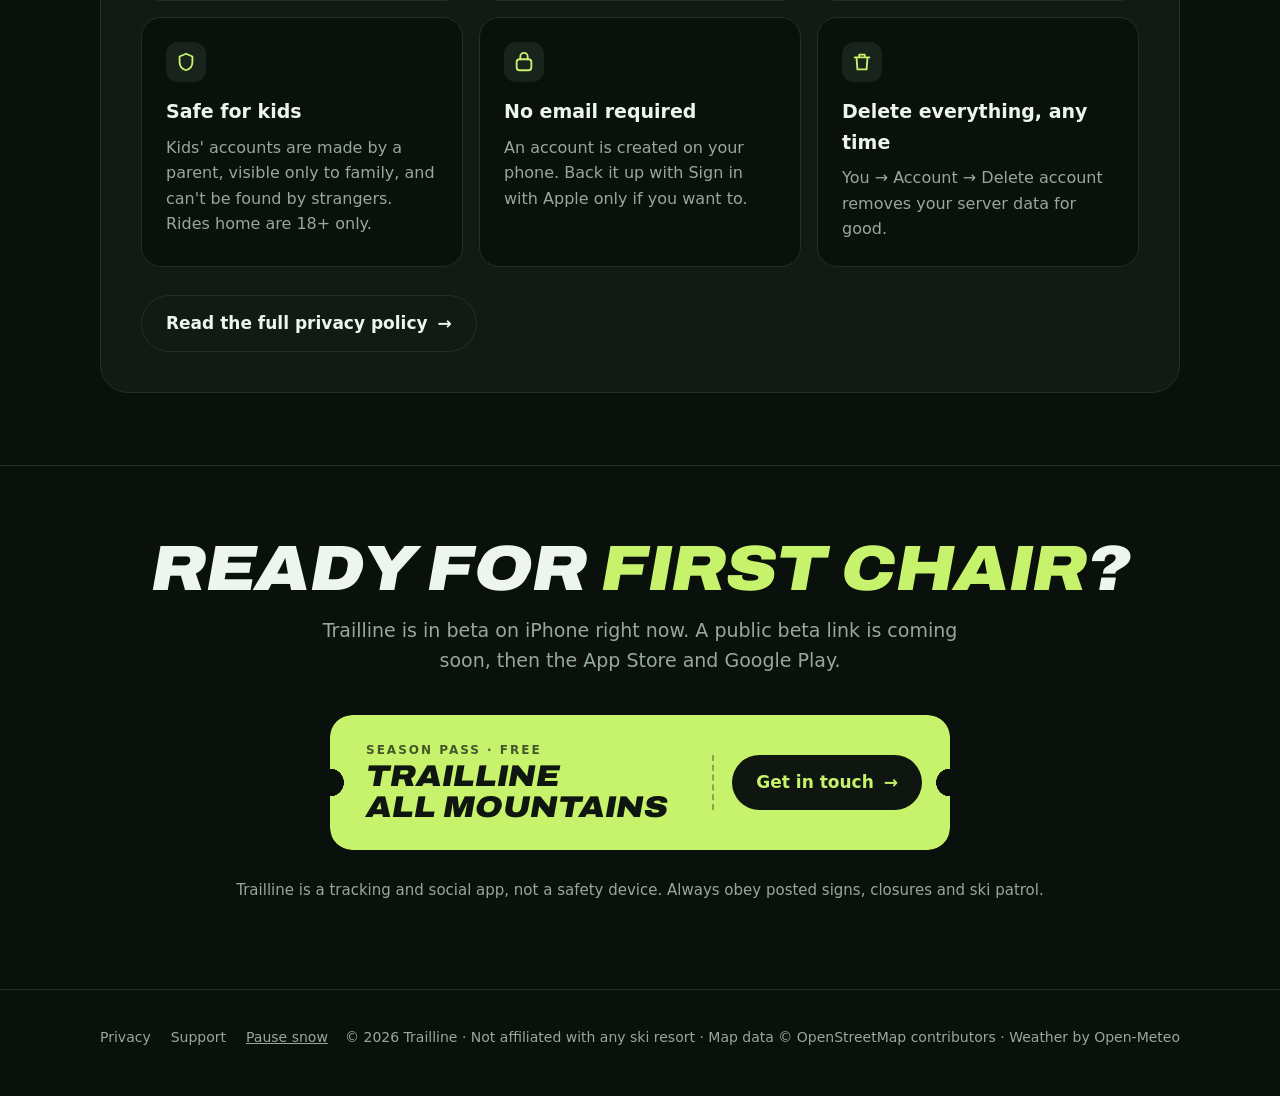
==== commit e3e48be0: "Site: iPhone lock screen and Apple Watch section, fresh Crew screenshot Co-Authored-By: Claude Opus " ====
--- a/index.html
+++ b/index.html
@@ -17,7 +17,7 @@
 <link rel="preconnect" href="https://fonts.googleapis.com">
 <link rel="preconnect" href="https://fonts.gstatic.com" crossorigin>
 <link rel="stylesheet" href="https://fonts.googleapis.com/css2?family=Archivo:ital,wdth,wght@0,62..125,400..900;1,62..125,700..900&display=swap">
-<link rel="stylesheet" href="styles.css?v=202611131318">
+<link rel="stylesheet" href="styles.css?v=202611131347">
 </head>
 <body class="home">
 <script>document.documentElement.classList.add("js")</script>
@@ -116,7 +116,7 @@
     </div>
     <div class="demo-phone reveal">
       <div class="bezel">
-        <video id="demo-video" src="img/demo.mp4?v=202611131318" poster="img/demo-poster.webp" muted loop playsinline preload="metadata"
+        <video id="demo-video" src="img/demo.mp4?v=202611131347" poster="img/demo-poster.webp" muted loop playsinline preload="metadata"
           aria-label="Trailline demo: tapping a run, saving a line, finding friends and meeting at a lift"></video>
         <button class="play" type="button" aria-label="Play demo">▶</button>
       </div>
@@ -154,7 +154,7 @@
       <div class="panels">
         <div class="panel active" data-tab="ride">
           <h3>Your day, drawn on the mountain</h3>
-          <p>Tap Start and put your phone away. Trailline knows when you're on a lift and when you're riding, and lights up each trail as you go.</p>
+          <p>Tap Start riding and put your phone away. Trailline knows when you're on a lift and when you're riding, and lights up each trail as you go.</p>
           <ul><li>Runs, vertical and laps, live</li><li>Auto-pause in the lodge and lift lines</li><li>Saves to Apple Health or Health Connect</li></ul>
         </div>
         <div class="panel" data-tab="runs">
@@ -196,6 +196,45 @@
   </div>
 </section>
 
+<section id="wrist">
+  <div class="wrap">
+    <p class="eyebrow reveal">iPhone lock screen &amp; Apple Watch</p>
+    <h2 class="display reveal">Leave your phone <span>in your pocket</span>.</h2>
+    <p class="section-lede reveal">Start a day, check your numbers and answer your crew from your wrist or your lock screen, without taking your gloves off.</p>
+    <div class="wrist reveal">
+      <figure class="wm watch" aria-label="Trailline on Apple Watch: today's runs, vertical and top speed, a Start riding button and your crew chats">
+        <div class="face">
+          <small class="lime">Recording</small>
+          <b>Kirkwood</b>
+          <div class="nums"><span><b>14</b>runs</span><span><b>18.2k</b>ft</span><span><b>44</b>mph</span></div>
+          <div class="wbtn stop">■ Stop</div>
+          <small>Crew</small>
+          <div class="wrow">Tahoe crew<small>Sam: Bottom of Cornice?</small></div>
+        </div>
+        <figcaption>Apple Watch app</figcaption>
+      </figure>
+      <figure class="wm lock" aria-label="Lock screen Live Activity showing runs, vertical and top speed while recording">
+        <div class="la">
+          <div class="la-top"><span class="lime">▲</span> Kirkwood <em>Recording</em></div>
+          <div class="nums"><span><b>14</b>runs</span><span><b>18,240</b>ft vertical</span><span><b>44</b>mph top</span></div>
+          <small>Last run: The Wall</small>
+        </div>
+        <div class="note">
+          <div class="note-top"><b>Sam · Tahoe crew</b><small>now</small></div>
+          <p>Meet at the bottom of Cornice?</p>
+          <div class="acts"><span>On my way</span><span>Meet at the bottom</span><span>📍 Send my spot</span><span>Reply</span></div>
+        </div>
+        <figcaption>Lock screen: live stats and reply buttons</figcaption>
+      </figure>
+    </div>
+    <ul class="wrist-list reveal">
+      <li><b>Live on your lock screen.</b> Runs, vertical and top speed while you record, in the Dynamic Island too.</li>
+      <li><b>Reply without unlocking.</b> “On my way”, “Meet at the bottom” or 📍 your spot, right from the notification, on iPhone or Watch.</li>
+      <li><b>Trailline for Apple Watch.</b> Start or stop riding, see today's numbers and send quick replies to your crew.</li>
+    </ul>
+  </div>
+</section>
+
 <section id="privacy">
   <div class="wrap">
     <div class="privacy-band reveal">
@@ -259,6 +298,6 @@
     <div>© 2026 Trailline · Not affiliated with any ski resort · Map data © OpenStreetMap contributors · Weather by Open-Meteo</div>
   </div>
 </footer>
-<script src="main.js?v=202611131318" defer></script>
+<script src="main.js?v=202611131347" defer></script>
 </body>
 </html>
--- a/styles.css
+++ b/styles.css
@@ -346,3 +346,33 @@
 
 .btn small { font-size: 11px; font-weight: 800; text-transform: uppercase; letter-spacing: 1px; opacity: .65; margin-left: 2px; }
 .note .platforms { color: var(--lime); }
+
+/* On your wrist: drawn mockups of the Watch app and the lock screen (no animation). */
+.wrist { display: flex; flex-wrap: wrap; gap: 36px; justify-content: center; align-items: center; margin: 28px 0; }
+.wm { margin: 0; display: flex; flex-direction: column; align-items: center; gap: 12px; }
+.wm figcaption { color: var(--muted); font-size: 14px; }
+.lime { color: var(--lime); }
+.watch .face { width: 214px; height: 270px; border-radius: 56px; background: #000; border: 10px solid #2a312d; padding: 20px 18px; overflow: hidden; display: flex; flex-direction: column; gap: 6px; font-size: 13px; }
+.watch .face > b { font-size: 18px; }
+.nums { display: flex; gap: 14px; }
+.nums span { display: flex; flex-direction: column; font-size: 11px; color: var(--muted); }
+.nums b { font-size: 18px; color: var(--text); font-variant-numeric: tabular-nums; }
+.wbtn { border-radius: 999px; text-align: center; padding: 8px 0; font-weight: 800; }
+.wbtn.stop { background: #e5484d; color: #fff; }
+.wrow { background: #1c2420; border-radius: 12px; padding: 6px 10px; display: flex; flex-direction: column; font-weight: 700; }
+.wrow small { color: var(--muted); font-weight: 400; }
+.lock { width: min(360px, 100%); }
+.la, .note { width: 100%; border-radius: 22px; padding: 14px 16px; }
+.la { background: #0d1510; border: 1px solid var(--border); display: flex; flex-direction: column; gap: 8px; }
+.la-top { display: flex; gap: 8px; font-weight: 800; }
+.la-top em { margin-left: auto; color: var(--lime); font-style: normal; font-size: 13px; }
+.la small { color: var(--muted); }
+.note { background: #1b231e; display: flex; flex-direction: column; gap: 6px; }
+.note-top { display: flex; justify-content: space-between; color: var(--text); }
+.note-top small { color: var(--muted); }
+.note p { margin: 0; }
+.acts { display: flex; flex-wrap: wrap; gap: 6px; }
+.acts span { background: #2a342e; border-radius: 999px; padding: 6px 11px; font-size: 13px; font-weight: 700; }
+.wrist-list { list-style: none; padding: 0; display: grid; grid-template-columns: repeat(auto-fit, minmax(240px, 1fr)); gap: 16px; }
+.wrist-list li { background: var(--card); border: 1px solid var(--border); border-radius: 18px; padding: 18px; color: var(--muted); }
+.wrist-list b { color: var(--text); display: block; margin-bottom: 4px; }
